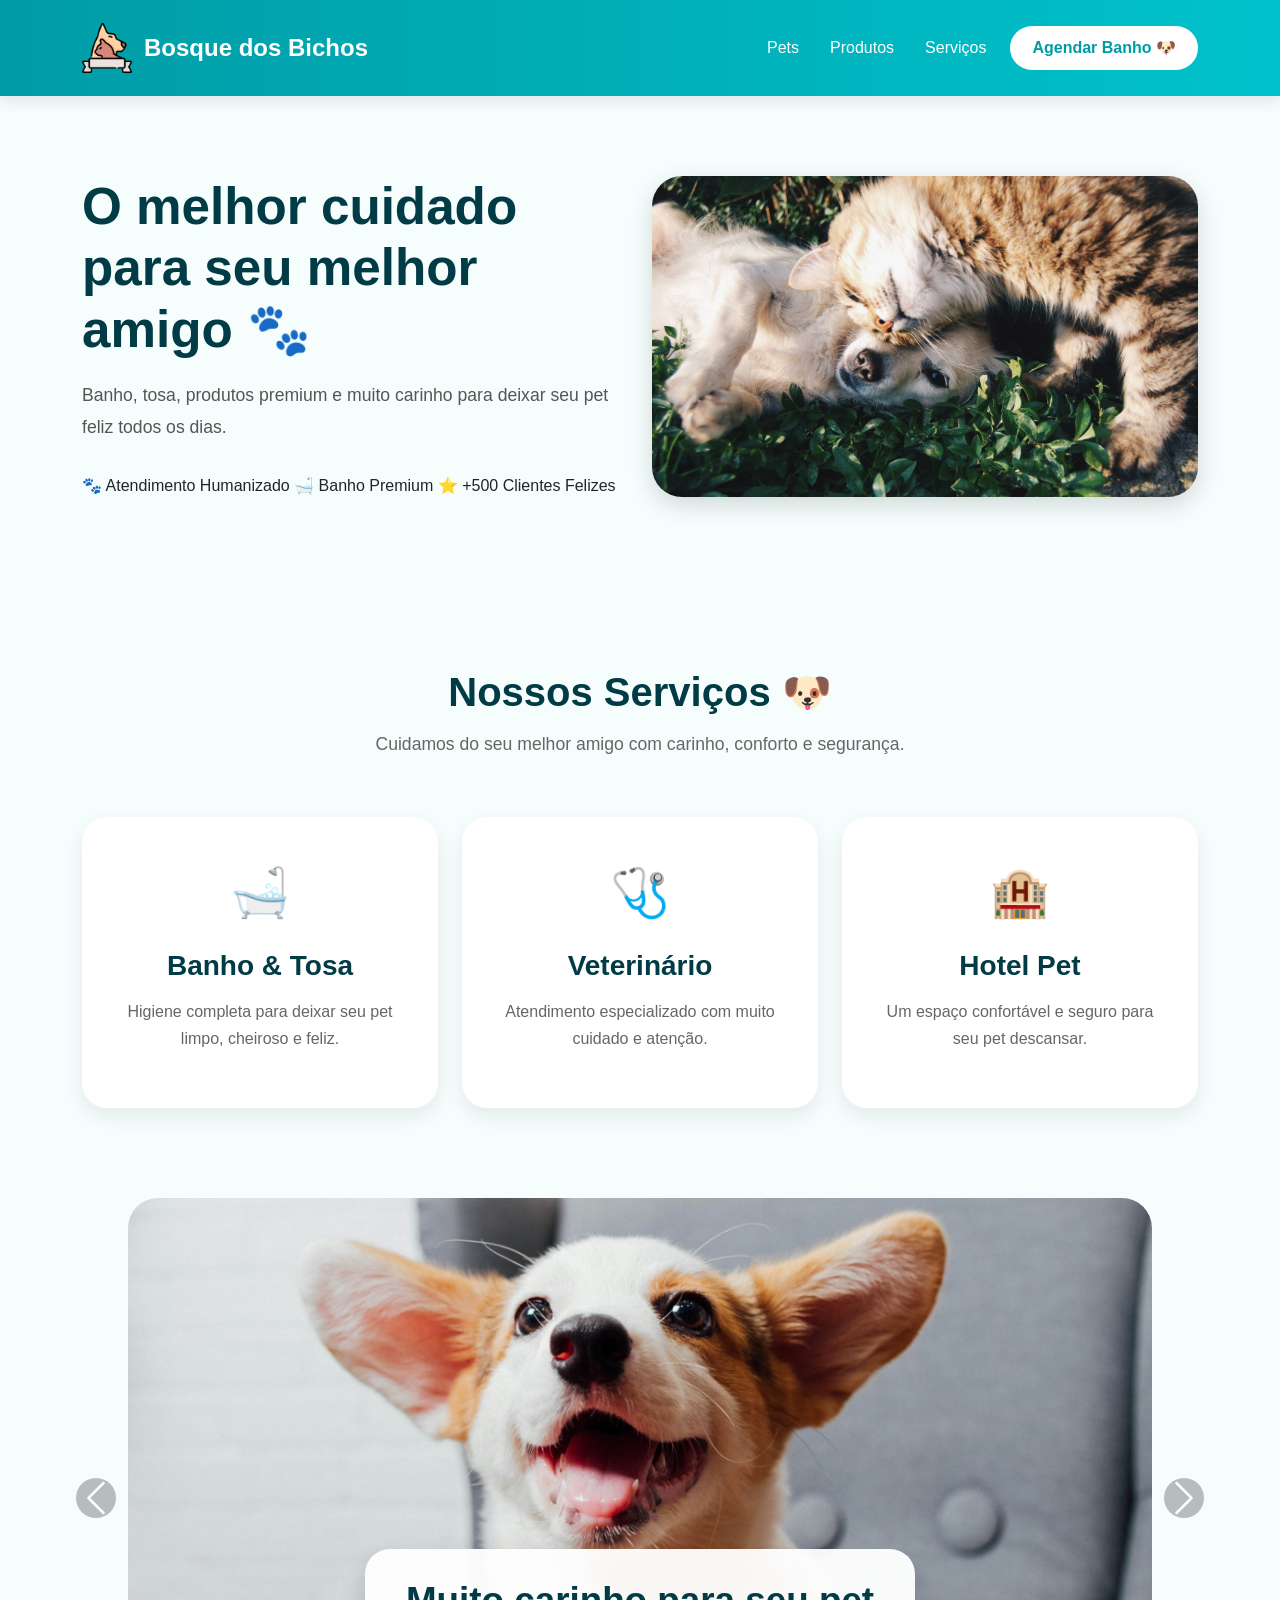
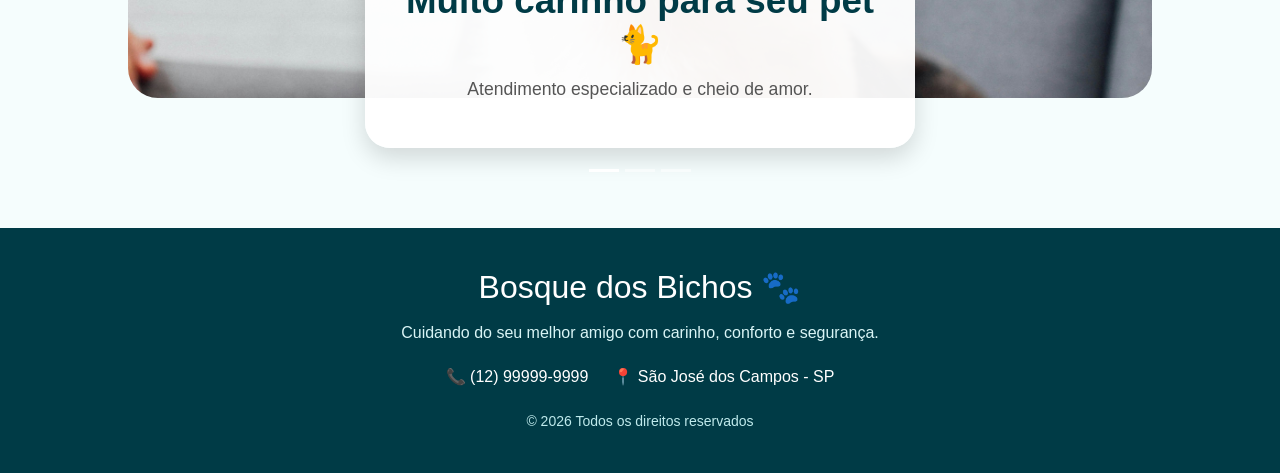
==== index.html @ 8bb0c69d "tirei o botao de inicio" ====
<!doctype html> <!-- informa ao navegador que estamos usando HTML5 -->

<html lang="pt-br"> <!-- define o idioma do site como português -->

<head>
  <!-- windows + . = emoji -->

  <meta charset="utf-8"> <!-- permite usar acentos e caracteres especiais -->

  <meta name="viewport" content="width=device-width, initial-scale=1">
  <!-- deixa o site responsivo em celulares -->

  <!-- BOOTSTRAP -->

  <link href="https://cdn.jsdelivr.net/npm/bootstrap@5.3.8/dist/css/bootstrap.min.css" rel="stylesheet">
  <!-- importa o CSS do Bootstrap -->

  <!-- CSS -->

  <link rel="stylesheet" href="style.css">
  <!-- conecta seu arquivo CSS personalizado -->

  <title>Bosque dos Bichos</title> <!-- nome da aba do navegador -->

</head>

<body>

  <!-- HEADER -->

  <header class="header-petshop">
    <!-- cabeçalho principal do site -->

    <nav class="navbar navbar-expand-lg">
      <!-- navbar do Bootstrap -->
      <!-- navbar-expand-lg = expande o menu em telas grandes -->

      <div class="container">
        <!-- centraliza e limita o conteúdo -->

        <!-- LOGO -->

        <a class="logo-petshop" href="index.html">
          <!-- link da logo para voltar ao início -->

          <img src="./img/loja-de-animais.png" alt="Logo Petshop">
          <!-- imagem da logo -->

          <span>Bosque dos Bichos</span>
          <!-- nome do petshop -->

        </a>

        <!-- BOTÃO MOBILE -->

        <button class="navbar-toggler" type="button" data-bs-toggle="collapse" data-bs-target="#menuPetshop">
          <!-- botão hamburguer para celular -->

          <span class="navbar-toggler-icon"></span>
          <!-- ícone do menu mobile -->

        </button>

        <!-- MENU -->

        <div class="collapse navbar-collapse justify-content-end" id="menuPetshop">
          <!-- collapse = menu recolhível -->
          <!-- justify-content-end = joga o menu para direita -->

          <ul class="navbar-nav align-items-center">
            <!-- lista dos links -->


            <li class="nav-item">
              <a class="nav-link" href="pets.html">
                Pets
              </a>
            </li>

            <li class="nav-item">
              <a class="nav-link" href="produtos.html">
                Produtos
              </a>
            </li>

            <li class="nav-item">
              <a class="nav-link" href="servicos.html">
                Serviços
              </a>
            </li>

            <!-- BOTÃO -->

            <li class="nav-item ms-3">
              <!-- ms-3 = margem esquerda -->

              <button class="btn-agendar" data-bs-toggle="modal" data-bs-target="#modalPet">
                <!-- botão que abre o modal -->

                Agendar Banho 🐶

              </button>

            </li>

          </ul>

        </div>

      </div>

    </nav>

  </header>



  <section class="hero-petshop">

    <div class="container">

      <div class="row align-items-center">

        <!-- TEXTO -->

        <div class="col-lg-6 hero-texto">

          <h1>
            O melhor cuidado para seu melhor amigo 🐾
          </h1>

          <p>
            Banho, tosa, produtos premium e muito carinho
            para deixar seu pet feliz todos os dias.
          </p>

          <!-- BENEFÍCIOS -->

          <div class="hero-beneficios">

            <span>
              🐾 Atendimento Humanizado
            </span>

            <span>
              🛁 Banho Premium
            </span>

            <span>
              ⭐ +500 Clientes Felizes
            </span>

          </div>

        </div>

        <!-- IMAGEM -->

        <div class="col-lg-6 hero-imagem">

          <img src="./img/cachorro e gato.jpg" alt="Banner Petshop">

        </div>

      </div>

    </div>

  </section>

  <!-- SERVIÇOS -->

  <section class="servicos">
    <!-- seção dos serviços -->

    <div class="container">

      <!-- TÍTULO -->

      <div class="titulo-servicos">

        <h2>Nossos Serviços 🐶</h2>

        <p>
          Cuidamos do seu melhor amigo com carinho,
          conforto e segurança.
        </p>

      </div>

      <!-- CARDS -->

      <div class="row g-4">
        <!-- g-4 = espaçamento entre colunas -->

        <!-- CARD 1 -->

        <div class="col-lg-4">
          <!-- ocupa 4 colunas de 12 -->

          <div class="card-servico">
            <!-- card personalizado -->

            <div class="icone-servico">
              🛁
            </div>
            <!-- ícone do serviço -->

            <h3>Banho & Tosa</h3>

            <p>
              Higiene completa para deixar seu pet
              limpo, cheiroso e feliz.
            </p>

          </div>

        </div>

        <!-- CARD 2 -->

        <div class="col-lg-4">

          <div class="card-servico">

            <div class="icone-servico">
              🩺
            </div>

            <h3>Veterinário</h3>

            <p>
              Atendimento especializado com muito
              cuidado e atenção.
            </p>

          </div>

        </div>

        <!-- CARD 3 -->

        <div class="col-lg-4">

          <div class="card-servico">

            <div class="icone-servico">
              🏨
            </div>

            <h3>Hotel Pet</h3>

            <p>
              Um espaço confortável e seguro para
              seu pet descansar.
            </p>

          </div>

        </div>

      </div>

    </div>

  </section>

  <!-- CARROSSEL -->

  <section class="carrossel-petshop">

    <!-- CARROSSEL BOOTSTRAP -->

    <div id="carouselPetshop" class="carousel slide" data-bs-ride="carousel" data-bs-interval="3000">

      <!-- 
      carousel slide = ativa o carrossel
      carousel-fade = efeito suave entre imagens
      data-bs-ride = inicia automaticamente
      data-bs-interval = troca imagem a cada 3 segundos
      data-bs-pause = pausa quando mouse passa em cima
    -->

      <!-- INDICADORES -->

      <div class="carousel-indicators">

        <!-- BOTÃO SLIDE 1 -->

        <button type="button" data-bs-target="#carouselPetshop" data-bs-slide-to="0" class="active">
        </button>

        <!-- BOTÃO SLIDE 2 -->

        <button type="button" data-bs-target="#carouselPetshop" data-bs-slide-to="1">
        </button>

        <!-- BOTÃO SLIDE 3 -->

        <button type="button" data-bs-target="#carouselPetshop" data-bs-slide-to="2">
        </button>

      </div>

      <!-- ÁREA DAS IMAGENS -->

      <div class="carousel-inner">

        <!-- ITEM 1 -->

        <div class="carousel-item active">

          <!-- IMAGEM -->

          <img src="./img/carrossel1.jpg" class="imagem-carrossel" alt="Pet Feliz">
          <!-- 
          d-block = display block
          w-100 = largura total
        -->

          <!-- TEXTO SOBRE IMAGEM -->

          <div class="carousel-caption">

            <h2>
              Muito carinho para seu pet 🐈
            </h2>

            <p>
              Atendimento especializado e cheio de amor.
            </p>

          </div>

        </div>

        <!-- ITEM 2 -->

        <div class="carousel-item">

          <!-- IMAGEM -->

          <img src="./img/carrossel2.jpg" class="imagem-carrossel" alt="Banho e Tosa">

          <!-- TEXTO SOBRE IMAGEM -->

          <div class="carousel-caption">

            <h2>
              Banho & Tosa Premium ✂️
            </h2>

            <p>
              Seu melhor amigo limpo, cheiroso e feliz.
            </p>

          </div>

        </div>

        <!-- ITEM 3 -->

        <div class="carousel-item">

          <!-- IMAGEM -->

          <img src="./img/carrossel3.jpg" class="imagem-carrossel" alt="Produtos ">
          <!-- TEXTO SOBRE IMAGEM -->

          <div class="carousel-caption">

            <h2>
              Produtos de Qualidade 🦴
            </h2>

            <p>
              Tudo que seu pet precisa em um só lugar.
            </p>

          </div>

        </div>

      </div>

      <!-- SETA ESQUERDA -->

      <button class="carousel-control-prev" type="button" data-bs-target="#carouselPetshop" data-bs-slide="prev">

        <!-- ÍCONE -->

        <span class="carousel-control-prev-icon"></span>

      </button>

      <!-- SETA DIREITA -->

      <button class="carousel-control-next" type="button" data-bs-target="#carouselPetshop" data-bs-slide="next">

        <!-- ÍCONE -->

        <span class="carousel-control-next-icon"></span>

      </button>

    </div>

  </section>


  <!-- FOOTER -->

  <footer class="footer-petshop">

    <div class="container">

      <!-- NOME -->

      <h3>
        Bosque dos Bichos 🐾
      </h3>

      <!-- TEXTO -->

      <p>
        Cuidando do seu melhor amigo com carinho,
        conforto e segurança.
      </p>

      <!-- CONTATO -->

      <div class="footer-contato">

        <span>
          📞 (12) 99999-9999
        </span>

        <span>
          📍 São José dos Campos - SP
        </span>

      </div>

      <!-- COPYRIGHT -->

      <small>
        © 2026 Todos os direitos reservados
      </small>

    </div>

  </footer>



  <!-- MODAL -->

  <div class="modal fade" id="modalPet" tabindex="-1">

    <!-- ÁREA CENTRAL -->

    <div class="modal-dialog modal-dialog-centered">

      <!-- CONTEÚDO -->

      <div class="modal-content">

        <!-- CABEÇALHO -->

        <div class="modal-header">

          <h2 class="modal-title">
            Agendar Banho 🐶
          </h2>

          <!-- BOTÃO FECHAR -->

          <button type="button" class="btn-close" data-bs-dismiss="modal">
          </button>

        </div>

        <!-- CORPO -->

        <div class="modal-body">

          <!-- NOME -->

          <input type="text" class="form-control mb-3" placeholder="Nome do pet">

          <!-- SERVIÇO -->

          <select class="form-select mb-3">

            <option>
              Escolha um serviço
            </option>

            <option>
              Banho
            </option>

            <option>
              Banho e Tosa
            </option>

            <option>
              Consulta Veterinária
            </option>

          </select>

          <!-- DATA -->

          <input type="date" class="form-control">

        </div>

        <!-- RODAPÉ -->

        <div class="modal-footer">

          <!-- BOTÃO -->

          <button class="btn-modal" onclick="agendarPet()">

            Confirmar Agendamento

          </button>
        </div>

      </div>

    </div>

  </div>














  <!-- SCRIPT DO BOOTSTRAP -->

  <script src="https://cdn.jsdelivr.net/npm/bootstrap@5.3.8/dist/js/bootstrap.bundle.min.js"></script>
  <!-- ativa funcionalidades do Bootstrap -->
  <!-- exemplo: modal, menu mobile, carrossel -->

  <script>

    function agendarPet() {

      alert("Agendamento realizado com sucesso 🐶");

    }

  </script>

</body>

</html>
---- style.css ----
/* RESET */

/* RESET */

/* remove margens e espaçamentos padrões do navegador */
*{
  margin: 0;

  /* remove espaçamento interno padrão */
  padding: 0;

  /* faz largura e altura incluírem padding e borda */
  box-sizing: border-box;
}

/* BODY */

body{

  /* define a fonte principal do site */
  font-family: Arial, Helvetica, sans-serif;

  /* cor de fundo geral do site */
  background-color: #f5fdfd;
}

/* HEADER */

.header-petshop{

  /* cria um degradê horizontal */
  background: linear-gradient(90deg,#009CA6,#00c2cc);

  /* espaço interno em cima e embaixo */
  padding: 15px 0;

  /* sombra suave abaixo do header */
  box-shadow: 0 4px 15px rgba(0,0,0,0.1);
}

/* HERO */

.hero-petshop{

  /* espaço interno */
  padding: 80px 0;

  /* evita quebra estranha */
  overflow: hidden;
}

/* LOGO */

.logo-petshop{

  /* deixa imagem e texto lado a lado */
  display: flex;

  /* centraliza verticalmente */
  align-items: center;

  /* espaço entre logo e texto */
  gap: 12px;

  /* remove sublinhado do link */
  text-decoration: none;
}

/* IMAGEM DA LOGO */

.logo-petshop img{

  /* largura da imagem */
  width: 50px;
}

/* TEXTO DA LOGO */

.logo-petshop span{

  /* cor branca */
  color: white;

  /* tamanho da fonte */
  font-size: 1.5rem;

  /* deixa o texto em negrito */
  font-weight: bold;
}

/* LINKS */

.nav-link{

  /* cor dos links */
  color: white;

  /* espessura da fonte */
  font-weight: 500;

  /* espaço entre os links */
  margin-left: 15px;

  /* suaviza animações */
  transition: 0.3s;
}

/* HOVER DOS LINKS */

.nav-link:hover{

  /* muda cor ao passar mouse */
  color: #ffe082;

  /* move o link levemente para cima */
  transform: translateY(-2px);
}

/* BOTÃO */

.btn-agendar{

  /* fundo branco */
  background-color: white;

  /* cor do texto */
  color: #009CA6;

  /* remove borda */
  border: none;

  /* espaço interno */
  padding: 10px 22px;

  /* deixa arredondado */
  border-radius: 30px;

  /* deixa texto em negrito */
  font-weight: bold;

  /* suaviza animações */
  transition: 0.3s;
}

/* HOVER DO BOTÃO */

.btn-agendar:hover{

  /* muda cor do fundo */
  background-color: #ffe082;

  /* aumenta levemente */
  transform: scale(1.05);
}

/* MENU MOBILE */

.navbar-toggler{

  /* remove borda do botão hamburguer */
  border: none;
}

/* QUANDO O BOTÃO É CLICADO */

.navbar-toggler:focus{

  /* remove brilho azul padrão */
  box-shadow: none;
}

/* HERO SECTION */

.hero-petshop{

  /* espaço acima e abaixo da seção */
  padding: 80px 0;
}

/* TÍTULO PRINCIPAL */

.hero-texto h1{

  /* tamanho grande */
  font-size: 3.2rem;

  /* cor do texto */
  color: #003b46;

  /* deixa em negrito */
  font-weight: bold;

  /* espaço abaixo */
  margin-bottom: 20px;
}

/* PARÁGRAFO HERO */

.hero-texto p{

  /* tamanho da fonte */
  font-size: 1.1rem;

  /* cor do texto */
  color: #555;

  /* espaço abaixo */
  margin-bottom: 30px;

  /* espaço entre linhas */
  line-height: 1.8;
}

/* ÁREA DOS BOTÕES */

.hero-botoes{

  /* deixa botões lado a lado */
  display: flex;

  /* espaço entre eles */
  gap: 15px;

  /* quebra linha em telas pequenas */
  flex-wrap: wrap;
}

/* BOTÃO PRINCIPAL */

.btn-hero{

  /* cor de fundo */
  background-color: #009CA6;

  /* cor do texto */
  color: white;

  /* remove borda */
  border: none;

  /* espaço interno */
  padding: 14px 28px;

  /* arredonda */
  border-radius: 30px;

  /* deixa em negrito */
  font-weight: bold;

  /* suaviza animações */
  transition: 0.3s;
}

/* HOVER BOTÃO PRINCIPAL */

.btn-hero:hover{

  /* muda cor */
  background-color: #007d84;

  /* move para cima */
  transform: translateY(-3px);
}

/* BOTÃO SECUNDÁRIO */

.btn-hero-outline{

  /* fundo transparente */
  background-color: transparent;

  /* borda colorida */
  border: 2px solid #009CA6;

  /* cor do texto */
  color: #009CA6;

  /* espaço interno */
  padding: 14px 28px;

  /* arredonda */
  border-radius: 30px;

  /* negrito */
  font-weight: bold;

  /* suaviza animações */
  transition: 0.3s;
}

/* HOVER BOTÃO SECUNDÁRIO */

.btn-hero-outline:hover{

  /* fundo colorido */
  background-color: #009CA6;

  /* texto branco */
  color: white;
}

/* IMAGEM HERO */

.hero-imagem img{

  /* largura total */
  width: 100%;

  /* bordas arredondadas */
  border-radius: 30px;

  /* sombra suave */
  box-shadow: 0 8px 25px rgba(0,0,0,0.15);
}

/* SERVIÇOS */

.servicos{

  /* espaço interno vertical */
  padding: 90px 0;
}

/* TÍTULO DA SEÇÃO */

.titulo-servicos{

  /* centraliza texto */
  text-align: center;

  /* espaço abaixo */
  margin-bottom: 60px;
}

/* TÍTULO */

.titulo-servicos h2{

  /* tamanho da fonte */
  font-size: 2.5rem;

  /* cor */
  color: #003b46;

  /* negrito */
  font-weight: bold;

  /* espaço abaixo */
  margin-bottom: 15px;
}

/* TEXTO */

.titulo-servicos p{

  /* cor do texto */
  color: #666;

  /* tamanho da fonte */
  font-size: 1.1rem;
}

/* CARD */

.card-servico{

  /* fundo branco */
  background-color: white;

  /* espaço interno */
  padding: 40px 30px;

  /* arredonda */
  border-radius: 25px;

  /* centraliza conteúdo */
  text-align: center;

  /* suaviza animações */
  transition: 0.4s;

  /* sombra */
  box-shadow: 0 8px 20px rgba(0,0,0,0.08);

  /* deixa todos os cards iguais */
  height: 100%;
}

/* HOVER DO CARD */

.card-servico:hover{

  /* levanta card */
  transform: translateY(-10px);
}

/* ÍCONE */

.icone-servico{

  /* aumenta tamanho do emoji */
  font-size: 3rem;

  /* espaço abaixo */
  margin-bottom: 20px;
}

/* TÍTULO CARD */

.card-servico h3{

  /* cor */
  color: #003b46;

  /* espaço abaixo */
  margin-bottom: 15px;

  /* negrito */
  font-weight: bold;
}

/* TEXTO CARD */

.card-servico p{

  /* cor do texto */
  color: #666;

  /* espaço entre linhas */
  line-height: 1.7;
}

/* CARROSSEL */

/* CARROSSEL */

.carrossel-petshop{

  /* espaço menor abaixo */
  padding-bottom: 30px;
}
/* IMAGENS DO CARROSSEL */

/* ÁREA TOTAL DO CARROSSEL */

.carousel-item{

  /* altura fixa do slide */
  height: 600px;

  /* esconde excessos */
  overflow: hidden;

  /* arredonda */
  border-radius: 30px;
}

/* IMAGEM */

/* IMAGEM DO CARROSSEL */

.imagem-carrossel{

  /* largura menor */
  width: 80%;

  /* centraliza */
  display: block;
  margin: auto;

  /* altura */
  height: 500px;

  /* encaixa imagem */
  object-fit: cover;

  /* arredonda */
  border-radius: 30px;
}
/* LEGENDA DO CARROSSEL */

.carousel-caption{

  /* fundo sólido */
  background-color: rgba(255,255,255,0.95);

  /* espaço interno */
  padding: 30px;

  /* bordas arredondadas */
  border-radius: 25px;

  /* largura máxima */
  max-width: 550px;

  /* centraliza */
  margin: auto;

  /* distância da parte inferior */
  bottom: 50px;

  /* sombra */
  box-shadow: 0 10px 25px rgba(0,0,0,0.15);
}
/* TÍTULO */

/* TÍTULO */

.carousel-caption h2{

  color: #003b46;

  font-size: 2.3rem;

  font-weight: bold;
}

/* TEXTO */

.carousel-caption p{

  color: #555;

  font-size: 1.1rem;
}
/* TEXTO */

.carousel-caption p{

  color: #555;
}

/* TEXTO DO CARROSSEL */

.carousel-caption p{

  /* tamanho da fonte */
  font-size: 1.1rem;
}

/* SETAS */

.carousel-control-prev-icon,
.carousel-control-next-icon{

  /* fundo escuro transparente */
  background-color: rgba(0,0,0,0.5);

  /* deixa circular */
  border-radius: 50%;

  /* aumenta tamanho */
  padding: 20px;
}







/* FOOTER */

/* FOOTER */

.footer-petshop{
  margin: 0%;

  /* cor de fundo escura */
  background-color: #003b46;

  /* espaço interno em cima/baixo e lados */
  padding: 40px 20px;

  /* centraliza todo conteúdo */
  text-align: center;
}

/* TÍTULO */

.footer-petshop h3{

  /* cor branca */
  color: white;

  /* tamanho do texto */
  font-size: 2rem;

  /* espaço abaixo */
  margin-bottom: 15px;
}

/* TEXTO */

.footer-petshop p{

  /* cor azul clara */
  color: #d9f5f6;

  /* espaço abaixo */
  margin-bottom: 20px;

  /* tamanho da fonte */
  font-size: 1rem;
}

/* ÁREA DE CONTATO */

.footer-contato{

  /* deixa os itens lado a lado */
  display: flex;

  /* centraliza horizontalmente */
  justify-content: center;

  /* espaço entre os itens */
  gap: 25px;

  /* quebra linha em telas pequenas */
  flex-wrap: wrap;

  /* espaço abaixo */
  margin-bottom: 20px;

  /* cor branca */
  color: white;
}

/* COPYRIGHT */

.footer-petshop small{

  /* cor mais suave */
  color: #bfeaec;
}

/* MODAL */

.modal-content{

  /* arredonda */
  border-radius: 25px;

  /* remove borda */
  border: none;

  /* sombra */
  box-shadow: 0 10px 30px rgba(0,0,0,0.15);
}

/* CABEÇALHO */

.modal-header{

  /* cor de fundo */
  background-color: #009CA6;

  /* texto branco */
  color: white;

  /* arredonda topo */
  border-radius: 25px 25px 0 0;
}

/* TÍTULO */

.modal-title{

  font-size: 1.5rem;

  font-weight: bold;
}

/* CORPO */

.modal-body{

  padding: 30px;
}

/* INPUTS */

.form-control,
.form-select{

  padding: 12px;

  border-radius: 12px;
}

/* FOOTER */

.modal-footer{

  border-top: none;

  padding: 20px;
}

/* BOTÃO */

.btn-modal{

  background-color: #009CA6;

  color: white;

  border: none;

  padding: 12px 25px;

  border-radius: 30px;

  font-weight: bold;

  transition: 0.3s;
}

/* HOVER */

.btn-modal:hover{

  background-color: #007d84;
}


/*pagina de servicos */

.banner-servicos{

  /* degradê */
  background: linear-gradient(90deg,#009CA6,#00c2cc);

  /* espaço interno */
  padding: 80px 20px;

  /* centraliza */
  text-align: center;

  /* texto branco */
  color: white;
}

/* TÍTULO */

.banner-servicos h1{

  /* tamanho */
  font-size: 3rem;

  /* negrito */
  font-weight: bold;

  /* espaço abaixo */
  margin-bottom: 20px;
}

/* TEXTO */

.banner-servicos p{

  /* tamanho */
  font-size: 1.1rem;
}

/* ÁREA SERVIÇOS */

.pagina-servicos{

  /* espaço vertical */
  padding: 80px 0;
}

/* CARD */

.card-pagina-servico{

  /* fundo branco */
  background-color: white;

  /* espaço interno */
  padding: 40px 30px;

  /* arredonda */
  border-radius: 25px;

  /* centraliza */
  text-align: center;

  /* sombra */
  box-shadow: 0 8px 20px rgba(0,0,0,0.08);

  /* animação suave */
  transition: 0.3s;

  /* altura igual */
  height: 100%;
}

/* HOVER */

.card-pagina-servico:hover{

  /* sobe levemente */
  transform: translateY(-8px);
}

/* ÍCONE */

.icone-pagina{

  /* tamanho */
  font-size: 3rem;

  /* espaço abaixo */
  margin-bottom: 20px;
}

/* TÍTULO */

.card-pagina-servico h3{

  /* cor */
  color: #003b46;

  /* espaço abaixo */
  margin-bottom: 15px;

  /* negrito */
  font-weight: bold;
}

/* TEXTO */

.card-pagina-servico p{

  /* cor */
  color: #666;

  /* espaço abaixo */
  margin-bottom: 20px;

  /* altura da linha */
  line-height: 1.7;
}

/* PREÇO */

.card-pagina-servico span{

  /* fundo */
  background-color: #009CA6;

  /* texto branco */
  color: white;

  /* espaço interno */
  padding: 10px 18px;

  /* arredonda */
  border-radius: 30px;

  /* negrito */
  font-weight: bold;

  /* deixa inline-block */
  display: inline-block;
}




/* pagina de produtos */




/* BANNER PRODUTOS */

.banner-produtos{

  /* degradê */
  background: linear-gradient(90deg,#009CA6,#00c2cc);

  /* espaço interno */
  padding: 80px 20px;

  /* centraliza texto */
  text-align: center;

  /* texto branco */
  color: white;
}

/* TÍTULO */

.banner-produtos h1{

  /* tamanho */
  font-size: 3rem;

  /* negrito */
  font-weight: bold;

  /* espaço abaixo */
  margin-bottom: 20px;
}

/* TEXTO */

.banner-produtos p{

  /* tamanho */
  font-size: 1.1rem;
}






/* ÁREA PRODUTOS */

.pagina-produtos{

  /* espaço vertical */
  padding: 80px 0;
}

/* CARD */

.card-produto{

  /* fundo branco */
  background-color: white;

  /* arredonda */
  border-radius: 25px;

  /* espaço interno */
  padding: 20px;

  /* centraliza conteúdo */
  text-align: center;

  /* sombra */
  box-shadow: 0 8px 20px rgba(0,0,0,0.08);

  /* suaviza animações */
  transition: 0.3s;

  /* altura igual */
  height: 100%;
}

/* HOVER */

.card-produto:hover{

  /* sobe levemente */
  transform: translateY(-8px);
}

/* IMAGEM */

.card-produto img{

  /* largura total */
  width: 100%;

  /* altura fixa */
  height: 220px;

  /* encaixa imagem */
  object-fit: cover;

  /* arredonda */
  border-radius: 20px;

  /* espaço abaixo */
  margin-bottom: 20px;
}

/* TÍTULO */

.card-produto h3{

  /* cor */
  color: #003b46;

  /* espaço abaixo */
  margin-bottom: 10px;

  /* negrito */
  font-weight: bold;
}

/* TEXTO */

.card-produto p{

  /* cor */
  color: #666;

  /* espaço abaixo */
  margin-bottom: 20px;
}

/* PREÇO */

.card-produto span{

  /* deixa bloco */
  display: block;

  /* tamanho */
  font-size: 1.3rem;

  /* negrito */
  font-weight: bold;

  /* cor */
  color: #009CA6;

  /* espaço abaixo */
  margin-bottom: 20px;
}

/* BOTÃO */

.btn-comprar{

  /* fundo */
  background-color: #009CA6;

  /* texto branco */
  color: white;

  /* remove borda */
  border: none;

  /* espaço interno */
  padding: 12px 25px;

  /* arredonda */
  border-radius: 30px;

  /* negrito */
  font-weight: bold;

  /* animação */
  transition: 0.3s;
}

/* HOVER BOTÃO */

.btn-comprar:hover{

  /* muda cor */
  background-color: #007d84;
}



/* LOGO VOLTAR */

.logo-voltar{

  /* deixa fixada */
  position: fixed;

  /* distância do topo */
  top: 20px;

  /* distância da esquerda */
  left: 20px;

  /* fica acima de tudo */
  z-index: 999;

  /* animação suave */
  transition: 0.3s;
}

/* IMAGEM */

.logo-voltar img{

  /* tamanho */
  width: 70px;

  /* deixa redonda */
  border-radius: 50%;

  /* fundo branco */
  background-color: white;

  /* espaço interno */
  padding: 10px;

  /* sombra */
  box-shadow: 0 5px 15px rgba(0,0,0,0.15);
}

/* HOVER */

.logo-voltar:hover{

  /* aumenta levemente */
  transform: scale(1.08);
}
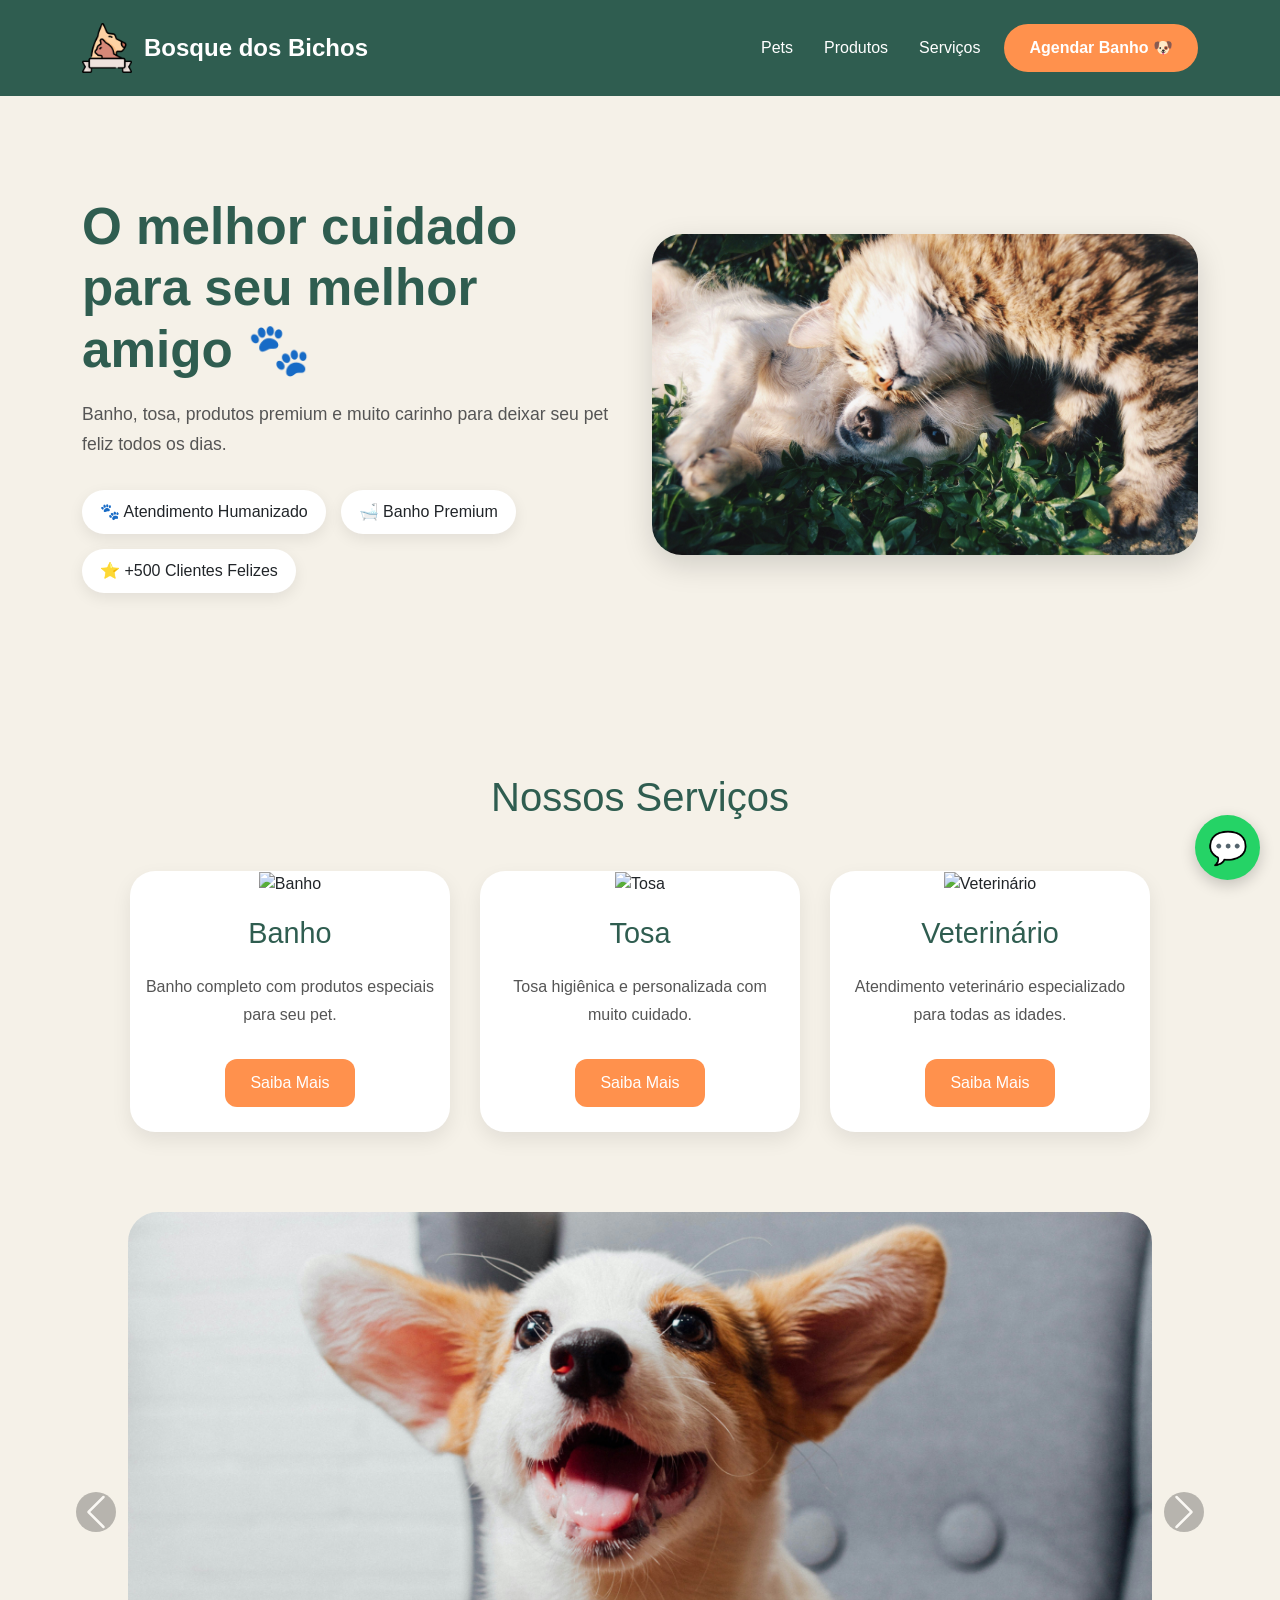
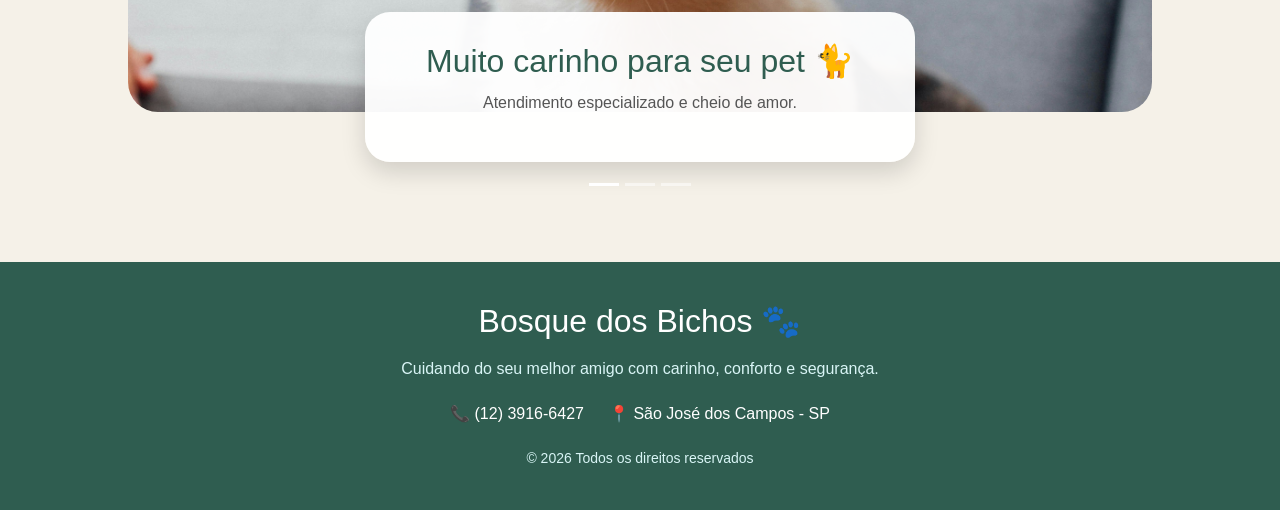
==== commit 43d9fa0c: "c" ====
--- a/index.html
+++ b/index.html
@@ -23,6 +23,12 @@
   <title>Bosque dos Bichos</title> <!-- nome da aba do navegador -->
 
 </head>
+
+<a href="https://wa.me/5512999999999" class="whatsapp-float">
+
+  💬
+
+</a>
 
 <body>
 
@@ -69,6 +75,8 @@
 
           <ul class="navbar-nav align-items-center">
             <!-- lista dos links -->
+
+
 
 
             <li class="nav-item">
@@ -170,101 +178,69 @@
 
   <!-- SERVIÇOS -->
 
-  <section class="servicos">
-    <!-- seção dos serviços -->
-
-    <div class="container">
-
-      <!-- TÍTULO -->
-
-      <div class="titulo-servicos">
-
-        <h2>Nossos Serviços 🐶</h2>
-
-        <p>
-          Cuidamos do seu melhor amigo com carinho,
-          conforto e segurança.
-        </p>
-
-      </div>
-
-      <!-- CARDS -->
-
-      <div class="row g-4">
-        <!-- g-4 = espaçamento entre colunas -->
+ <!-- SEÇÃO DE SERVIÇOS -->
+<section class="servicos">
+
+    <!-- TITULO -->
+    <h2>Nossos Serviços</h2>
+
+    <!-- CONTAINER DOS CARDS -->
+    <div class="cards-servicos">
 
         <!-- CARD 1 -->
-
-        <div class="col-lg-4">
-          <!-- ocupa 4 colunas de 12 -->
-
-          <div class="card-servico">
-            <!-- card personalizado -->
-
-            <div class="icone-servico">
-              🛁
-            </div>
-            <!-- ícone do serviço -->
-
-            <h3>Banho & Tosa</h3>
-
+        <div class="card-servico">
+
+            <!-- IMAGEM -->
+            <img src="img/banho.jpg" alt="Banho">
+
+            <!-- TITULO -->
+            <h3>Banho</h3>
+
+            <!-- TEXTO -->
             <p>
-              Higiene completa para deixar seu pet
-              limpo, cheiroso e feliz.
+                Banho completo com produtos especiais para seu pet.
             </p>
 
-          </div>
-
-        </div>
+            <!-- BOTÃO -->
+            <button>Saiba Mais</button>
+
+        </div>
+
 
         <!-- CARD 2 -->
-
-        <div class="col-lg-4">
-
-          <div class="card-servico">
-
-            <div class="icone-servico">
-              🩺
-            </div>
+        <div class="card-servico">
+
+            <img src="img/tosa.jpg" alt="Tosa">
+
+            <h3>Tosa</h3>
+
+            <p>
+                Tosa higiênica e personalizada com muito cuidado.
+            </p>
+
+            <button>Saiba Mais</button>
+
+        </div>
+
+
+        <!-- CARD 3 -->
+        <div class="card-servico">
+
+            <img src="img/veterinario.jpg" alt="Veterinário">
 
             <h3>Veterinário</h3>
 
             <p>
-              Atendimento especializado com muito
-              cuidado e atenção.
+                Atendimento veterinário especializado para todas as idades.
             </p>
 
-          </div>
-
-        </div>
-
-        <!-- CARD 3 -->
-
-        <div class="col-lg-4">
-
-          <div class="card-servico">
-
-            <div class="icone-servico">
-              🏨
-            </div>
-
-            <h3>Hotel Pet</h3>
-
-            <p>
-              Um espaço confortável e seguro para
-              seu pet descansar.
-            </p>
-
-          </div>
-
-        </div>
-
-      </div>
+            <button>Saiba Mais</button>
+
+        </div>
 
     </div>
 
-  </section>
-
+</section>
   <!-- CARROSSEL -->
 
   <section class="carrossel-petshop">
@@ -432,7 +408,7 @@
       <div class="footer-contato">
 
         <span>
-          📞 (12) 99999-9999
+          📞 (12) 3916-6427
         </span>
 
         <span>
@@ -484,10 +460,56 @@
 
         <div class="modal-body">
 
-          <!-- NOME -->
+        
+
+        
+
+        <!-- RODAPÉ -->
+
+        <div class="modal-footer">
+
+          <!-- BOTÃO -->
+
+          <button class="btn-modal" onclick="agendarPet()">
+
+            Confirmar Agendamento
+
+          </button>
+
+          <!-- NOME DO PET -->
 
           <input type="text" class="form-control mb-3" placeholder="Nome do pet">
 
+          <!-- RAÇA -->
+
+          <input type="text" class="form-control mb-3" placeholder="Raça do pet">
+
+          <!-- TELEFONE -->
+
+          <input type="tel" class="form-control mb-3" placeholder="Telefone do responsável">
+
+          <!-- PORTE -->
+
+          <select class="form-select mb-3">
+
+            <option>
+              Porte do pet
+            </option>
+
+            <option>
+              Pequeno
+            </option>
+
+            <option>
+              Médio
+            </option>
+
+            <option>
+              Grande
+            </option>
+
+          </select>
+
           <!-- SERVIÇO -->
 
           <select class="form-select mb-3">
@@ -512,21 +534,44 @@
 
           <!-- DATA -->
 
-          <input type="date" class="form-control">
-
-        </div>
-
-        <!-- RODAPÉ -->
-
-        <div class="modal-footer">
-
-          <!-- BOTÃO -->
-
-          <button class="btn-modal" onclick="agendarPet()">
-
-            Confirmar Agendamento
-
-          </button>
+          <input type="date" class="form-control mb-3">
+
+          <!-- HORÁRIO -->
+
+          <select class="form-select mb-3">
+
+            <option>
+              Escolha um horário
+            </option>
+
+            <option>
+              09:00
+            </option>
+
+            <option>
+              10:30
+            </option>
+
+            <option>
+              13:00
+            </option>
+
+            <option>
+              15:30
+            </option>
+
+            <option>
+              17:00
+            </option>
+
+          </select>
+
+          <!-- OBSERVAÇÕES -->
+
+          <textarea class="form-control" rows="4" placeholder="Observações sobre o pet">
+</textarea>
+
+
         </div>
 
       </div>
@@ -566,4 +611,4 @@
 
 </body>
 
-</html>+</html>''''
--- a/style.css
+++ b/style.css
@@ -1,1113 +1,1246 @@
-/* RESET */
-
-/* RESET */
-
-/* remove margens e espaçamentos padrões do navegador */
+/* ========================================= */
+/* RESET GERAL */
+/* ========================================= */
+
+/* remove margens e espaçamentos padrões */
 *{
   margin: 0;
-
-  /* remove espaçamento interno padrão */
   padding: 0;
 
-  /* faz largura e altura incluírem padding e borda */
+  /* facilita controle de largura */
   box-sizing: border-box;
 }
 
+
+/* ========================================= */
 /* BODY */
+/* ========================================= */
 
 body{
 
-  /* define a fonte principal do site */
+  /* fonte principal */
   font-family: Arial, Helvetica, sans-serif;
 
-  /* cor de fundo geral do site */
-  background-color: #f5fdfd;
-}
-
+  /* fundo geral do site */
+  background-color: #F5F1E8;
+
+}
+
+
+/* ========================================= */
+/* TEXTOS */
+/* ========================================= */
+
+p{
+
+  /* cor padrão dos textos */
+  color: #555555;
+
+  /* altura entre linhas */
+  line-height: 1.7;
+}
+
+
+/* ========================================= */
+/* TITULOS */
+/* ========================================= */
+
+h1, h2, h3{
+
+  /* verde principal */
+  color: #2F5D50;
+
+}
+
+
+/* ========================================= */
 /* HEADER */
+/* ========================================= */
 
 .header-petshop{
 
-  /* cria um degradê horizontal */
-  background: linear-gradient(90deg,#009CA6,#00c2cc);
-
-  /* espaço interno em cima e embaixo */
+  /* fundo verde */
+  background-color: #2F5D50;
+
+  /* espaço interno */
   padding: 15px 0;
 
-  /* sombra suave abaixo do header */
+  /* sombra suave */
   box-shadow: 0 4px 15px rgba(0,0,0,0.1);
-}
-
-/* HERO */
-
-.hero-petshop{
-
-  /* espaço interno */
-  padding: 80px 0;
-
-  /* evita quebra estranha */
-  overflow: hidden;
-}
-
+
+}
+
+
+/* ========================================= */
 /* LOGO */
+/* ========================================= */
 
 .logo-petshop{
 
-  /* deixa imagem e texto lado a lado */
+  /* imagem e texto lado a lado */
   display: flex;
 
   /* centraliza verticalmente */
   align-items: center;
 
-  /* espaço entre logo e texto */
+  /* espaço entre itens */
   gap: 12px;
 
-  /* remove sublinhado do link */
+  /* remove linha do link */
   text-decoration: none;
-}
-
-/* IMAGEM DA LOGO */
+
+}
+
+
+/* IMAGEM LOGO */
 
 .logo-petshop img{
 
-  /* largura da imagem */
+  /* largura da logo */
   width: 50px;
-}
-
-/* TEXTO DA LOGO */
+
+}
+
+
+/* TEXTO LOGO */
 
 .logo-petshop span{
 
-  /* cor branca */
-  color: white;
-
-  /* tamanho da fonte */
+  color: white;
+
   font-size: 1.5rem;
 
-  /* deixa o texto em negrito */
-  font-weight: bold;
-}
-
-/* LINKS */
+  font-weight: bold;
+
+}
+
+
+/* ========================================= */
+/* LINKS MENU */
+/* ========================================= */
 
 .nav-link{
 
-  /* cor dos links */
-  color: white;
-
-  /* espessura da fonte */
+  color: white;
+
   font-weight: 500;
 
-  /* espaço entre os links */
   margin-left: 15px;
 
-  /* suaviza animações */
   transition: 0.3s;
-}
-
-/* HOVER DOS LINKS */
+
+}
+
+
+/* HOVER LINKS */
 
 .nav-link:hover{
 
-  /* muda cor ao passar mouse */
-  color: #ffe082;
-
-  /* move o link levemente para cima */
+  /* laranja claro */
+  color: #FF914D;
+
   transform: translateY(-2px);
-}
-
-/* BOTÃO */
+
+}
+
+
+/* ========================================= */
+/* BOTÃO AGENDAR */
+/* ========================================= */
 
 .btn-agendar{
+
+  /* fundo laranja */
+  background-color: #FF914D;
+
+  /* texto branco */
+  color: white;
+
+  /* remove borda */
+  border: none;
+
+  /* espaçamento interno */
+  padding: 12px 25px;
+
+  /* arredonda */
+  border-radius: 30px;
+
+  /* negrito */
+  font-weight: bold;
+
+  /* cursor mãozinha */
+  cursor: pointer;
+
+  /* animação suave */
+  transition: 0.3s;
+
+}
+
+
+/* HOVER BOTÃO */
+
+.btn-agendar:hover{
+
+  /* laranja mais escuro */
+  background-color: #E67E3D;
+
+  /* aumenta levemente */
+  transform: scale(1.05);
+
+}
+
+
+/* ========================================= */
+/* HERO SECTION */
+/* ========================================= */
+
+.hero-petshop{
+
+  /* espaço vertical */
+  padding: 100px 0;
+
+  /* fundo bege */
+  background-color: #F5F1E8;
+
+}
+
+
+/* TITULO HERO */
+
+.hero-texto h1{
+
+  font-size: 3.2rem;
+
+  font-weight: bold;
+
+  margin-bottom: 20px;
+
+}
+
+
+/* TEXTO HERO */
+
+.hero-texto p{
+
+  font-size: 1.1rem;
+
+  margin-bottom: 30px;
+
+}
+
+
+/* BENEFÍCIOS */
+
+.hero-beneficios{
+
+  /* coloca lado a lado */
+  display: flex;
+
+  /* espaço */
+  gap: 15px;
+
+  /* quebra no celular */
+  flex-wrap: wrap;
+
+}
+
+
+/* CADA BENEFÍCIO */
+
+.hero-beneficios span{
 
   /* fundo branco */
   background-color: white;
 
-  /* cor do texto */
-  color: #009CA6;
-
-  /* remove borda */
-  border: none;
-
   /* espaço interno */
-  padding: 10px 22px;
-
-  /* deixa arredondado */
-  border-radius: 30px;
-
-  /* deixa texto em negrito */
-  font-weight: bold;
-
-  /* suaviza animações */
-  transition: 0.3s;
-}
-
-/* HOVER DO BOTÃO */
-
-.btn-agendar:hover{
-
-  /* muda cor do fundo */
-  background-color: #ffe082;
-
-  /* aumenta levemente */
-  transform: scale(1.05);
-}
-
-/* MENU MOBILE */
-
-.navbar-toggler{
-
-  /* remove borda do botão hamburguer */
-  border: none;
-}
-
-/* QUANDO O BOTÃO É CLICADO */
-
-.navbar-toggler:focus{
-
-  /* remove brilho azul padrão */
-  box-shadow: none;
-}
-
-/* HERO SECTION */
-
-.hero-petshop{
-
-  /* espaço acima e abaixo da seção */
-  padding: 80px 0;
-}
-
-/* TÍTULO PRINCIPAL */
-
-.hero-texto h1{
-
-  /* tamanho grande */
-  font-size: 3.2rem;
-
-  /* cor do texto */
-  color: #003b46;
-
-  /* deixa em negrito */
-  font-weight: bold;
-
-  /* espaço abaixo */
-  margin-bottom: 20px;
-}
-
-/* PARÁGRAFO HERO */
-
-.hero-texto p{
-
-  /* tamanho da fonte */
-  font-size: 1.1rem;
-
-  /* cor do texto */
-  color: #555;
-
-  /* espaço abaixo */
-  margin-bottom: 30px;
-
-  /* espaço entre linhas */
-  line-height: 1.8;
-}
-
-/* ÁREA DOS BOTÕES */
-
-.hero-botoes{
-
-  /* deixa botões lado a lado */
-  display: flex;
-
-  /* espaço entre eles */
-  gap: 15px;
-
-  /* quebra linha em telas pequenas */
-  flex-wrap: wrap;
-}
-
-/* BOTÃO PRINCIPAL */
-
-.btn-hero{
-
-  /* cor de fundo */
-  background-color: #009CA6;
-
-  /* cor do texto */
-  color: white;
-
-  /* remove borda */
-  border: none;
-
-  /* espaço interno */
-  padding: 14px 28px;
+  padding: 10px 18px;
 
   /* arredonda */
   border-radius: 30px;
 
-  /* deixa em negrito */
-  font-weight: bold;
-
-  /* suaviza animações */
-  transition: 0.3s;
-}
-
-/* HOVER BOTÃO PRINCIPAL */
-
-.btn-hero:hover{
-
-  /* muda cor */
-  background-color: #007d84;
-
-  /* move para cima */
-  transform: translateY(-3px);
-}
-
-/* BOTÃO SECUNDÁRIO */
-
-.btn-hero-outline{
-
-  /* fundo transparente */
-  background-color: transparent;
-
-  /* borda colorida */
-  border: 2px solid #009CA6;
-
-  /* cor do texto */
-  color: #009CA6;
-
-  /* espaço interno */
-  padding: 14px 28px;
-
-  /* arredonda */
-  border-radius: 30px;
-
-  /* negrito */
-  font-weight: bold;
-
-  /* suaviza animações */
-  transition: 0.3s;
-}
-
-/* HOVER BOTÃO SECUNDÁRIO */
-
-.btn-hero-outline:hover{
-
-  /* fundo colorido */
-  background-color: #009CA6;
-
-  /* texto branco */
-  color: white;
-}
+  /* sombra */
+  box-shadow: 0 5px 15px rgba(0,0,0,0.08);
+
+}
+
 
 /* IMAGEM HERO */
 
 .hero-imagem img{
 
-  /* largura total */
   width: 100%;
 
   /* bordas arredondadas */
   border-radius: 30px;
 
-  /* sombra suave */
-  box-shadow: 0 8px 25px rgba(0,0,0,0.15);
-}
-
+  /* sombra */
+  box-shadow: 0 10px 30px rgba(0,0,0,0.15);
+
+}
+
+
+/* ========================================= */
 /* SERVIÇOS */
+/* ========================================= */
 
 .servicos{
 
-  /* espaço interno vertical */
-  padding: 90px 0;
-}
-
-/* TÍTULO DA SEÇÃO */
-
-.titulo-servicos{
+  padding: 80px 10%;
+
+  text-align: center;
+
+}
+
+
+/* TITULO */
+
+.servicos h2{
+
+  font-size: 2.5rem;
+
+  margin-bottom: 50px;
+
+}
+
+
+/* CONTAINER CARDS */
+
+.cards-servicos{
+
+  display: flex;
+
+  justify-content: center;
+
+  gap: 30px;
+
+  flex-wrap: wrap;
+
+}
+
+
+/* CARD */
+
+.card-servico{
+
+  width: 320px;
+
+  background-color: white;
+
+  border-radius: 25px;
+
+  overflow: hidden;
+
+  box-shadow: 0 8px 20px rgba(0,0,0,0.08);
+
+  transition: 0.3s;
+
+}
+
+
+/* HOVER CARD */
+
+.card-servico:hover{
+
+  transform: translateY(-10px);
+
+}
+
+
+/* IMAGEM CARD */
+
+.card-servico img{
+
+  width: 100%;
+
+  height: 220px;
+
+  object-fit: cover;
+
+}
+
+
+/* TITULO CARD */
+
+.card-servico h3{
+
+  margin-top: 20px;
+
+  font-size: 1.8rem;
+
+}
+
+
+/* TEXTO CARD */
+
+.card-servico p{
+
+  padding: 15px;
+
+}
+
+
+/* BOTÃO CARD */
+
+.card-servico button{
+
+  background-color: #FF914D;
+
+  color: white;
+
+  border: none;
+
+  padding: 12px 25px;
+
+  border-radius: 12px;
+
+  margin-bottom: 25px;
+
+  cursor: pointer;
+
+  transition: 0.3s;
+
+}
+
+
+/* HOVER BOTÃO CARD */
+
+.card-servico button:hover{
+
+  background-color: #E67E3D;
+
+  transform: scale(1.05);
+
+}
+
+
+/* ========================================= */
+/* CARROSSEL */
+/* ========================================= */
+
+.carrossel-petshop{
+
+  padding-bottom: 50px;
+
+}
+
+
+/* ITEM */
+
+.carousel-item{
+
+  height: 600px;
+
+  overflow: hidden;
+
+  border-radius: 30px;
+
+}
+
+
+/* IMAGEM */
+
+.imagem-carrossel{
+
+  width: 80%;
+
+  height: 500px;
+
+  object-fit: cover;
+
+  display: block;
+
+  margin: auto;
+
+  border-radius: 30px;
+
+}
+
+
+/* LEGENDA */
+
+.carousel-caption{
+
+  background-color: rgba(255,255,255,0.95);
+
+  padding: 30px;
+
+  border-radius: 25px;
+
+  max-width: 550px;
+
+  margin: auto;
+
+  bottom: 50px;
+
+  box-shadow: 0 10px 25px rgba(0,0,0,0.15);
+
+}
+
+
+/* TEXOS */
+
+.carousel-caption h2{
+
+  font-size: 2rem;
+
+}
+
+.carousel-caption p{
+
+  font-size: 1rem;
+
+}
+
+
+/* SETAS */
+
+.carousel-control-prev-icon,
+.carousel-control-next-icon{
+
+  background-color: rgba(0,0,0,0.5);
+
+  border-radius: 50%;
+
+  padding: 20px;
+
+}
+
+
+/* ========================================= */
+/* FOOTER */
+/* ========================================= */
+
+.footer-petshop{
+
+  background-color: #2F5D50;
+
+  padding: 40px 20px;
+
+  text-align: center;
+
+}
+
+
+/* TITULO FOOTER */
+
+.footer-petshop h3{
+
+  color: white;
+
+  font-size: 2rem;
+
+  margin-bottom: 15px;
+
+}
+
+
+/* TEXTO FOOTER */
+
+.footer-petshop p{
+
+  color: #d9f5f6;
+
+  margin-bottom: 20px;
+
+}
+
+
+/* CONTATO */
+
+.footer-contato{
+
+  display: flex;
+
+  justify-content: center;
+
+  gap: 25px;
+
+  flex-wrap: wrap;
+
+  margin-bottom: 20px;
+
+  color: white;
+
+}
+
+
+/* COPYRIGHT */
+
+.footer-petshop small{
+
+  color: #d9f5f6;
+
+}
+
+
+/* ========================================= */
+/* MODAL */
+/* ========================================= */
+
+.modal-content{
+
+  border-radius: 25px;
+
+  border: none;
+
+}
+
+
+/* HEADER MODAL */
+
+.modal-header{
+
+  background-color: #2F5D50;
+
+  color: white;
+
+}
+
+
+/* BODY MODAL */
+
+.modal-body{
+
+  padding: 30px;
+
+}
+
+
+/* INPUTS */
+
+.form-control,
+.form-select{
+
+  padding: 12px;
+
+  border-radius: 12px;
+
+}
+
+
+/* FOOTER MODAL */
+
+.modal-footer{
+
+  border-top: none;
+
+}
+
+
+/* BOTÃO MODAL */
+
+.btn-modal{
+
+  background-color: #FF914D;
+
+  color: white;
+
+  border: none;
+
+  padding: 12px 25px;
+
+  border-radius: 30px;
+
+  font-weight: bold;
+
+  transition: 0.3s;
+
+}
+
+
+/* HOVER BOTÃO */
+
+.btn-modal:hover{
+
+  background-color: #E67E3D;
+
+}
+
+
+
+
+
+/* ========================================= */
+/* PAGINA SERVIÇOS */
+/* ========================================= */
+
+/* BANNER */
+
+.banner-servicos{
+
+  /* fundo degradê */
+  background: linear-gradient(90deg, #2F5D50, #4E7C6F);
+
+  /* espaço interno */
+  padding: 80px 20px;
 
   /* centraliza texto */
   text-align: center;
 
-  /* espaço abaixo */
-  margin-bottom: 60px;
-}
-
-/* TÍTULO */
-
-.titulo-servicos h2{
-
-  /* tamanho da fonte */
-  font-size: 2.5rem;
-
-  /* cor */
-  color: #003b46;
-
-  /* negrito */
-  font-weight: bold;
-
-  /* espaço abaixo */
+  /* texto branco */
+  color: white;
+
+}
+
+
+/* TITULO */
+
+.banner-servicos h1{
+
+  font-size: 3rem;
+
+  font-weight: bold;
+
+  margin-bottom: 20px;
+
+  color: white;
+
+}
+
+
+/* TEXTO */
+
+.banner-servicos p{
+
+  font-size: 1.1rem;
+
+  color: #F5F1E8;
+
+}
+
+
+/* AREA SERVIÇOS */
+
+.pagina-servicos{
+
+  padding: 80px 0;
+
+}
+
+
+/* CARD */
+
+.card-pagina-servico{
+
+  background-color: white;
+
+  padding: 40px 30px;
+
+  border-radius: 25px;
+
+  text-align: center;
+
+  box-shadow: 0 8px 20px rgba(0,0,0,0.08);
+
+  transition: 0.3s;
+
+  height: 100%;
+
+}
+
+
+/* HOVER */
+
+.card-pagina-servico:hover{
+
+  transform: translateY(-8px);
+
+}
+
+
+/* ÍCONE */
+
+.icone-pagina{
+
+  font-size: 3rem;
+
+  margin-bottom: 20px;
+
+}
+
+
+/* TITULO */
+
+.card-pagina-servico h3{
+
+  color: #2F5D50;
+
   margin-bottom: 15px;
-}
+
+  font-weight: bold;
+
+}
+
 
 /* TEXTO */
 
-.titulo-servicos p{
-
-  /* cor do texto */
+.card-pagina-servico p{
+
   color: #666;
 
-  /* tamanho da fonte */
+  margin-bottom: 20px;
+
+}
+
+
+/* PREÇO */
+
+.card-pagina-servico span{
+
+  background-color: #FF914D;
+
+  color: white;
+
+  padding: 10px 18px;
+
+  border-radius: 30px;
+
+  font-weight: bold;
+
+  display: inline-block;
+
+}
+
+
+/* ========================================= */
+/* PAGINA PRODUTOS */
+/* ========================================= */
+
+/* BANNER */
+
+.banner-produtos{
+
+  background: linear-gradient(90deg, #2F5D50, #4E7C6F);
+
+  padding: 80px 20px;
+
+  text-align: center;
+
+  color: white;
+
+}
+
+
+/* TITULO */
+
+.banner-produtos h1{
+
+  font-size: 3rem;
+
+  font-weight: bold;
+
+  margin-bottom: 20px;
+
+  color: white;
+
+}
+
+
+/* TEXTO */
+
+.banner-produtos p{
+
   font-size: 1.1rem;
-}
+
+  color: #F5F1E8;
+
+}
+
+
+/* AREA PRODUTOS */
+
+.pagina-produtos{
+
+  padding: 80px 0;
+
+}
+
 
 /* CARD */
 
-.card-servico{
-
-  /* fundo branco */
+.card-produto{
+
   background-color: white;
 
-  /* espaço interno */
-  padding: 40px 30px;
-
-  /* arredonda */
   border-radius: 25px;
 
-  /* centraliza conteúdo */
+  padding: 20px;
+
   text-align: center;
 
-  /* suaviza animações */
-  transition: 0.4s;
-
-  /* sombra */
   box-shadow: 0 8px 20px rgba(0,0,0,0.08);
 
-  /* deixa todos os cards iguais */
+  transition: 0.3s;
+
   height: 100%;
-}
-
-/* HOVER DO CARD */
-
-.card-servico:hover{
-
-  /* levanta card */
-  transform: translateY(-10px);
-}
-
-/* ÍCONE */
-
-.icone-servico{
-
-  /* aumenta tamanho do emoji */
+
+}
+
+
+/* HOVER */
+
+.card-produto:hover{
+
+  transform: translateY(-8px);
+
+}
+
+
+/* IMAGEM */
+
+.card-produto img{
+
+  width: 100%;
+
+  height: 220px;
+
+  object-fit: cover;
+
+  border-radius: 20px;
+
+  margin-bottom: 20px;
+
+}
+
+
+/* TITULO */
+
+.card-produto h3{
+
+  color: #2F5D50;
+
+  margin-bottom: 10px;
+
+  font-weight: bold;
+
+}
+
+
+/* TEXTO */
+
+.card-produto p{
+
+  color: #666;
+
+  margin-bottom: 20px;
+
+}
+
+
+/* PREÇO */
+
+.card-produto span{
+
+  display: block;
+
+  font-size: 1.3rem;
+
+  font-weight: bold;
+
+  color: #FF914D;
+
+  margin-bottom: 20px;
+
+}
+
+
+/* BOTÃO */
+
+.btn-comprar{
+
+  background-color: #FF914D;
+
+  color: white;
+
+  border: none;
+
+  padding: 12px 25px;
+
+  border-radius: 30px;
+
+  font-weight: bold;
+
+  transition: 0.3s;
+
+}
+
+
+/* HOVER */
+
+.btn-comprar:hover{
+
+  background-color: #E67E3D;
+
+}
+
+
+/* ========================================= */
+/* PAGINA PETS */
+/* ========================================= */
+
+/* BANNER */
+
+.banner-pets{
+
+  background: linear-gradient(90deg, #2F5D50, #4E7C6F);
+
+  padding: 80px 20px;
+
+  text-align: center;
+
+  color: white;
+
+}
+
+
+/* TITULO */
+
+.banner-pets h1{
+
   font-size: 3rem;
 
-  /* espaço abaixo */
+  font-weight: bold;
+
   margin-bottom: 20px;
-}
-
-/* TÍTULO CARD */
-
-.card-servico h3{
-
-  /* cor */
-  color: #003b46;
-
-  /* espaço abaixo */
-  margin-bottom: 15px;
-
-  /* negrito */
-  font-weight: bold;
-}
-
-/* TEXTO CARD */
-
-.card-servico p{
-
-  /* cor do texto */
+
+  color: white;
+
+}
+
+
+/* TEXTO */
+
+.banner-pets p{
+
+  font-size: 1.1rem;
+
+  color: #F5F1E8;
+
+}
+
+
+/* AREA PETS */
+
+.pagina-pets{
+
+  padding: 80px 0;
+
+}
+
+
+/* CARD */
+
+.card-pet{
+
+  background-color: white;
+
+  border-radius: 25px;
+
+  padding: 20px;
+
+  text-align: center;
+
+  box-shadow: 0 8px 20px rgba(0,0,0,0.08);
+
+  transition: 0.3s;
+
+  height: 100%;
+
+}
+
+
+/* HOVER */
+
+.card-pet:hover{
+
+  transform: translateY(-8px);
+
+}
+
+
+/* IMAGEM */
+
+.card-pet img{
+
+  width: 100%;
+
+  height: 260px;
+
+  object-fit: cover;
+
+  border-radius: 20px;
+
+  margin-bottom: 20px;
+
+}
+
+
+/* TITULO */
+
+.card-pet h3{
+
+  color: #2F5D50;
+
+  margin-bottom: 10px;
+
+  font-weight: bold;
+
+}
+
+
+/* TEXTO */
+
+.card-pet p{
+
   color: #666;
 
-  /* espaço entre linhas */
-  line-height: 1.7;
-}
-
-/* CARROSSEL */
-
-/* CARROSSEL */
-
-.carrossel-petshop{
-
-  /* espaço menor abaixo */
-  padding-bottom: 30px;
-}
-/* IMAGENS DO CARROSSEL */
-
-/* ÁREA TOTAL DO CARROSSEL */
-
-.carousel-item{
-
-  /* altura fixa do slide */
-  height: 600px;
-
-  /* esconde excessos */
-  overflow: hidden;
-
-  /* arredonda */
+  margin-bottom: 20px;
+
+}
+
+
+/* TAG */
+
+.card-pet span{
+
+  background-color: #FF914D;
+
+  color: white;
+
+  padding: 10px 18px;
+
   border-radius: 30px;
-}
-
-/* IMAGEM */
-
-/* IMAGEM DO CARROSSEL */
-
-.imagem-carrossel{
-
-  /* largura menor */
-  width: 80%;
-
-  /* centraliza */
-  display: block;
-  margin: auto;
-
-  /* altura */
-  height: 500px;
-
-  /* encaixa imagem */
-  object-fit: cover;
-
-  /* arredonda */
-  border-radius: 30px;
-}
-/* LEGENDA DO CARROSSEL */
-
-.carousel-caption{
-
-  /* fundo sólido */
-  background-color: rgba(255,255,255,0.95);
-
-  /* espaço interno */
-  padding: 30px;
-
-  /* bordas arredondadas */
-  border-radius: 25px;
-
-  /* largura máxima */
-  max-width: 550px;
-
-  /* centraliza */
-  margin: auto;
-
-  /* distância da parte inferior */
-  bottom: 50px;
-
-  /* sombra */
-  box-shadow: 0 10px 25px rgba(0,0,0,0.15);
-}
-/* TÍTULO */
-
-/* TÍTULO */
-
-.carousel-caption h2{
-
-  color: #003b46;
-
-  font-size: 2.3rem;
-
-  font-weight: bold;
-}
-
-/* TEXTO */
-
-.carousel-caption p{
-
-  color: #555;
-
-  font-size: 1.1rem;
-}
-/* TEXTO */
-
-.carousel-caption p{
-
-  color: #555;
-}
-
-/* TEXTO DO CARROSSEL */
-
-.carousel-caption p{
-
-  /* tamanho da fonte */
-  font-size: 1.1rem;
-}
-
-/* SETAS */
-
-.carousel-control-prev-icon,
-.carousel-control-next-icon{
-
-  /* fundo escuro transparente */
-  background-color: rgba(0,0,0,0.5);
-
-  /* deixa circular */
+
+  font-weight: bold;
+
+  display: inline-block;
+
+}
+
+
+/* botão whatsapp */
+
+.whatsapp-float{
+
+  position: fixed;
+
+  bottom: 20px;
+
+  right: 20px;
+
+  width: 65px;
+
+  height: 65px;
+
+  background-color: #25D366;
+
+  color: white;
+
   border-radius: 50%;
 
-  /* aumenta tamanho */
-  padding: 20px;
-}
-
-
-
-
-
-
-
-/* FOOTER */
-
-/* FOOTER */
-
-.footer-petshop{
-  margin: 0%;
-
-  /* cor de fundo escura */
-  background-color: #003b46;
-
-  /* espaço interno em cima/baixo e lados */
-  padding: 40px 20px;
-
-  /* centraliza todo conteúdo */
-  text-align: center;
-}
-
-/* TÍTULO */
-
-.footer-petshop h3{
-
-  /* cor branca */
-  color: white;
-
-  /* tamanho do texto */
+  display: flex;
+
+  justify-content: center;
+
+  align-items: center;
+
   font-size: 2rem;
 
-  /* espaço abaixo */
-  margin-bottom: 15px;
-}
-
-/* TEXTO */
-
-.footer-petshop p{
-
-  /* cor azul clara */
-  color: #d9f5f6;
-
-  /* espaço abaixo */
-  margin-bottom: 20px;
-
-  /* tamanho da fonte */
-  font-size: 1rem;
-}
-
-/* ÁREA DE CONTATO */
-
-.footer-contato{
-
-  /* deixa os itens lado a lado */
-  display: flex;
-
-  /* centraliza horizontalmente */
-  justify-content: center;
-
-  /* espaço entre os itens */
-  gap: 25px;
-
-  /* quebra linha em telas pequenas */
-  flex-wrap: wrap;
-
-  /* espaço abaixo */
-  margin-bottom: 20px;
-
-  /* cor branca */
-  color: white;
-}
-
-/* COPYRIGHT */
-
-.footer-petshop small{
-
-  /* cor mais suave */
-  color: #bfeaec;
-}
-
-/* MODAL */
-
-.modal-content{
-
-  /* arredonda */
-  border-radius: 25px;
-
-  /* remove borda */
-  border: none;
-
-  /* sombra */
-  box-shadow: 0 10px 30px rgba(0,0,0,0.15);
-}
-
-/* CABEÇALHO */
-
-.modal-header{
-
-  /* cor de fundo */
-  background-color: #009CA6;
-
-  /* texto branco */
-  color: white;
-
-  /* arredonda topo */
-  border-radius: 25px 25px 0 0;
-}
-
-/* TÍTULO */
-
-.modal-title{
-
-  font-size: 1.5rem;
-
-  font-weight: bold;
-}
-
-/* CORPO */
-
-.modal-body{
-
-  padding: 30px;
-}
-
-/* INPUTS */
-
-.form-control,
-.form-select{
-
-  padding: 12px;
-
-  border-radius: 12px;
-}
-
-/* FOOTER */
-
-.modal-footer{
-
-  border-top: none;
-
-  padding: 20px;
-}
-
-/* BOTÃO */
-
-.btn-modal{
-
-  background-color: #009CA6;
-
-  color: white;
-
-  border: none;
-
-  padding: 12px 25px;
-
-  border-radius: 30px;
-
-  font-weight: bold;
+  text-decoration: none;
+
+  box-shadow: 0 5px 15px rgba(0,0,0,0.2);
+
+  z-index: 999;
 
   transition: 0.3s;
-}
-
-/* HOVER */
-
-.btn-modal:hover{
-
-  background-color: #007d84;
-}
-
-
-/*pagina de servicos */
-
-.banner-servicos{
-
-  /* degradê */
-  background: linear-gradient(90deg,#009CA6,#00c2cc);
-
-  /* espaço interno */
-  padding: 80px 20px;
-
-  /* centraliza */
-  text-align: center;
-
-  /* texto branco */
-  color: white;
-}
-
-/* TÍTULO */
-
-.banner-servicos h1{
-
-  /* tamanho */
-  font-size: 3rem;
-
-  /* negrito */
-  font-weight: bold;
-
-  /* espaço abaixo */
-  margin-bottom: 20px;
-}
-
-/* TEXTO */
-
-.banner-servicos p{
-
-  /* tamanho */
-  font-size: 1.1rem;
-}
-
-/* ÁREA SERVIÇOS */
-
-.pagina-servicos{
-
-  /* espaço vertical */
-  padding: 80px 0;
-}
-
-/* CARD */
-
-.card-pagina-servico{
-
-  /* fundo branco */
-  background-color: white;
-
-  /* espaço interno */
-  padding: 40px 30px;
-
-  /* arredonda */
-  border-radius: 25px;
-
-  /* centraliza */
-  text-align: center;
-
-  /* sombra */
-  box-shadow: 0 8px 20px rgba(0,0,0,0.08);
-
-  /* animação suave */
-  transition: 0.3s;
-
-  /* altura igual */
-  height: 100%;
-}
-
-/* HOVER */
-
-.card-pagina-servico:hover{
-
-  /* sobe levemente */
-  transform: translateY(-8px);
-}
-
-/* ÍCONE */
-
-.icone-pagina{
-
-  /* tamanho */
-  font-size: 3rem;
-
-  /* espaço abaixo */
-  margin-bottom: 20px;
-}
-
-/* TÍTULO */
-
-.card-pagina-servico h3{
-
-  /* cor */
-  color: #003b46;
-
-  /* espaço abaixo */
-  margin-bottom: 15px;
-
-  /* negrito */
-  font-weight: bold;
-}
-
-/* TEXTO */
-
-.card-pagina-servico p{
-
-  /* cor */
-  color: #666;
-
-  /* espaço abaixo */
-  margin-bottom: 20px;
-
-  /* altura da linha */
-  line-height: 1.7;
-}
-
-/* PREÇO */
-
-.card-pagina-servico span{
-
-  /* fundo */
-  background-color: #009CA6;
-
-  /* texto branco */
-  color: white;
-
-  /* espaço interno */
-  padding: 10px 18px;
-
-  /* arredonda */
-  border-radius: 30px;
-
-  /* negrito */
-  font-weight: bold;
-
-  /* deixa inline-block */
-  display: inline-block;
-}
-
-
-
-
-/* pagina de produtos */
-
-
-
-
-/* BANNER PRODUTOS */
-
-.banner-produtos{
-
-  /* degradê */
-  background: linear-gradient(90deg,#009CA6,#00c2cc);
-
-  /* espaço interno */
-  padding: 80px 20px;
-
-  /* centraliza texto */
-  text-align: center;
-
-  /* texto branco */
-  color: white;
-}
-
-/* TÍTULO */
-
-.banner-produtos h1{
-
-  /* tamanho */
-  font-size: 3rem;
-
-  /* negrito */
-  font-weight: bold;
-
-  /* espaço abaixo */
-  margin-bottom: 20px;
-}
-
-/* TEXTO */
-
-.banner-produtos p{
-
-  /* tamanho */
-  font-size: 1.1rem;
-}
-
-
-
-
-
-
-/* ÁREA PRODUTOS */
-
-.pagina-produtos{
-
-  /* espaço vertical */
-  padding: 80px 0;
-}
-
-/* CARD */
-
-.card-produto{
-
-  /* fundo branco */
-  background-color: white;
-
-  /* arredonda */
-  border-radius: 25px;
-
-  /* espaço interno */
-  padding: 20px;
-
-  /* centraliza conteúdo */
-  text-align: center;
-
-  /* sombra */
-  box-shadow: 0 8px 20px rgba(0,0,0,0.08);
-
-  /* suaviza animações */
-  transition: 0.3s;
-
-  /* altura igual */
-  height: 100%;
-}
-
-/* HOVER */
-
-.card-produto:hover{
-
-  /* sobe levemente */
-  transform: translateY(-8px);
-}
-
-/* IMAGEM */
-
-.card-produto img{
-
-  /* largura total */
-  width: 100%;
-
-  /* altura fixa */
-  height: 220px;
-
-  /* encaixa imagem */
-  object-fit: cover;
-
-  /* arredonda */
-  border-radius: 20px;
-
-  /* espaço abaixo */
-  margin-bottom: 20px;
-}
-
-/* TÍTULO */
-
-.card-produto h3{
-
-  /* cor */
-  color: #003b46;
-
-  /* espaço abaixo */
-  margin-bottom: 10px;
-
-  /* negrito */
-  font-weight: bold;
-}
-
-/* TEXTO */
-
-.card-produto p{
-
-  /* cor */
-  color: #666;
-
-  /* espaço abaixo */
-  margin-bottom: 20px;
-}
-
-/* PREÇO */
-
-.card-produto span{
-
-  /* deixa bloco */
-  display: block;
-
-  /* tamanho */
-  font-size: 1.3rem;
-
-  /* negrito */
-  font-weight: bold;
-
-  /* cor */
-  color: #009CA6;
-
-  /* espaço abaixo */
-  margin-bottom: 20px;
-}
-
-/* BOTÃO */
-
-.btn-comprar{
-
-  /* fundo */
-  background-color: #009CA6;
-
-  /* texto branco */
-  color: white;
-
-  /* remove borda */
-  border: none;
-
-  /* espaço interno */
-  padding: 12px 25px;
-
-  /* arredonda */
-  border-radius: 30px;
-
-  /* negrito */
-  font-weight: bold;
-
-  /* animação */
-  transition: 0.3s;
-}
-
-/* HOVER BOTÃO */
-
-.btn-comprar:hover{
-
-  /* muda cor */
-  background-color: #007d84;
-}
-
-
-
-/* LOGO VOLTAR */
-
-.logo-voltar{
-
-  /* deixa fixada */
-  position: fixed;
-
-  /* distância do topo */
-  top: 20px;
-
-  /* distância da esquerda */
-  left: 20px;
-
-  /* fica acima de tudo */
-  z-index: 999;
-
-  /* animação suave */
-  transition: 0.3s;
-}
-
-/* IMAGEM */
-
-.logo-voltar img{
-
-  /* tamanho */
-  width: 70px;
-
-  /* deixa redonda */
-  border-radius: 50%;
-
-  /* fundo branco */
-  background-color: white;
-
-  /* espaço interno */
-  padding: 10px;
-
-  /* sombra */
-  box-shadow: 0 5px 15px rgba(0,0,0,0.15);
-}
-
-/* HOVER */
-
-.logo-voltar:hover{
-
-  /* aumenta levemente */
-  transform: scale(1.08);
-}
-
+
+}
+
+/* hover */
+
+.whatsapp-float:hover{
+
+  transform: scale(1.1);
+
+}
+
+
+
+
+/* ========================================= */
+/* RESPONSIVIDADE */
+/* ========================================= */
+
+@media (max-width: 768px){
+
+  /* HERO */
+
+  .hero-petshop{
+
+    text-align: center;
+
+    padding: 70px 20px;
+
+  }
+
+  /* TITULO */
+
+  .hero-texto h1{
+
+    font-size: 2.3rem;
+
+  }
+
+  /* BENEFICIOS */
+
+  .hero-beneficios{
+
+    justify-content: center;
+
+  }
+
+  /* IMAGEM */
+
+  .hero-imagem{
+
+    margin-top: 40px;
+
+  }
+
+  /* CARDS */
+
+  .cards-servicos{
+
+    flex-direction: column;
+
+    align-items: center;
+
+  }
+
+  /* CARROSSEL */
+
+  .carousel-item{
+
+    height: auto;
+
+  }
+
+  .imagem-carrossel{
+
+    width: 100%;
+
+    height: 300px;
+
+  }
+
+  /* LEGENDA */
+
+  .carousel-caption{
+
+    position: static;
+
+    margin-top: 20px;
+
+  }
+
+}
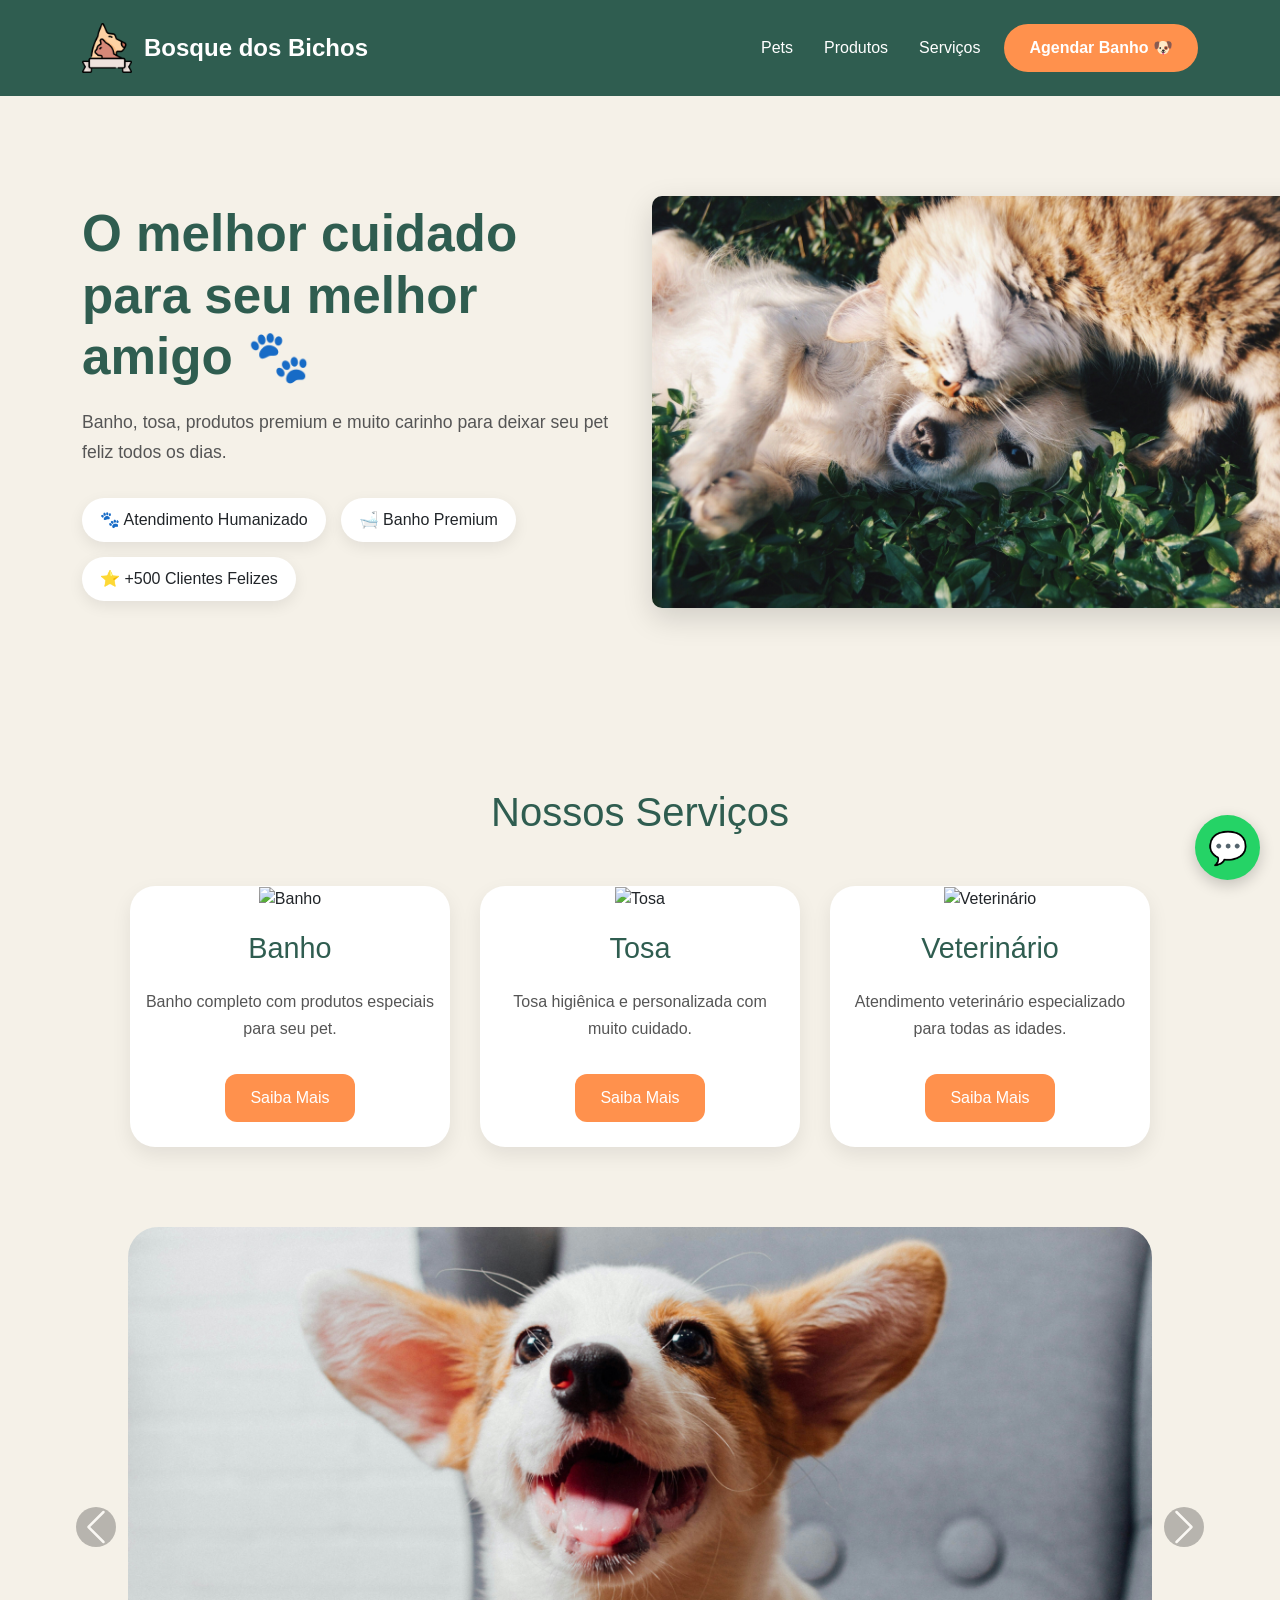
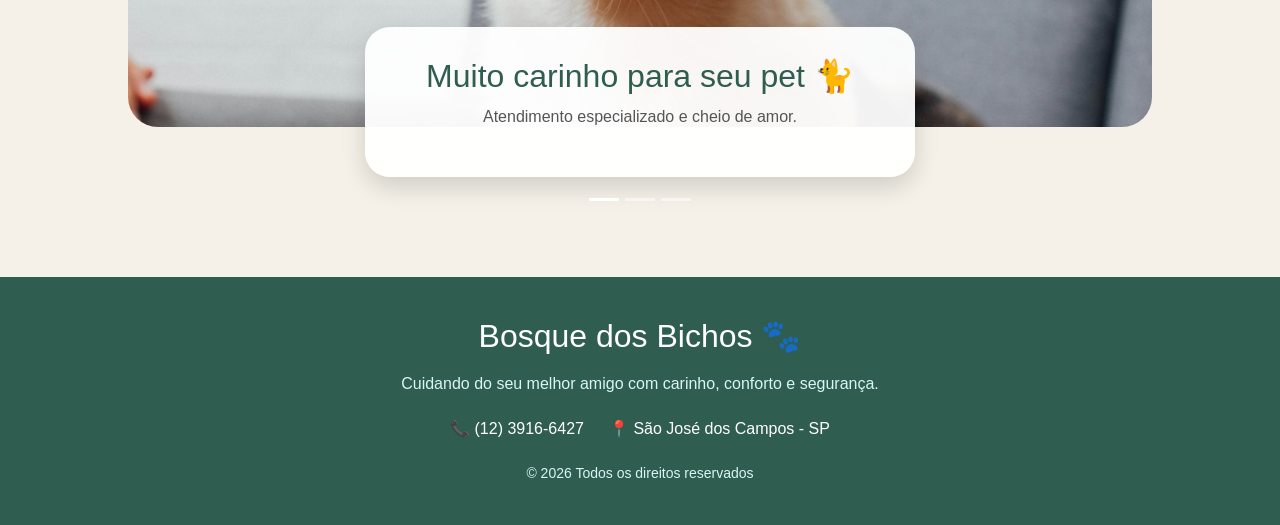
==== commit 1c92eae5: "G" ====
--- a/index.html
+++ b/index.html
@@ -21,6 +21,13 @@
   <!-- conecta seu arquivo CSS personalizado -->
 
   <title>Bosque dos Bichos</title> <!-- nome da aba do navegador -->
+
+
+  <link rel="preconnect" href="https://fonts.googleapis.com">
+
+  <link rel="preconnect" href="https://fonts.gstatic.com" crossorigin>
+
+  <link href="https://fonts.googleapis.com/css2?family=Poppins:wght@300;400;500;600;700&display=swap" rel="stylesheet">
 
 </head>
 
@@ -178,8 +185,8 @@
 
   <!-- SERVIÇOS -->
 
- <!-- SEÇÃO DE SERVIÇOS -->
-<section class="servicos">
+  <!-- SEÇÃO DE SERVIÇOS -->
+  <section class="servicos">
 
     <!-- TITULO -->
     <h2>Nossos Serviços</h2>
@@ -187,60 +194,60 @@
     <!-- CONTAINER DOS CARDS -->
     <div class="cards-servicos">
 
-        <!-- CARD 1 -->
-        <div class="card-servico">
-
-            <!-- IMAGEM -->
-            <img src="img/banho.jpg" alt="Banho">
-
-            <!-- TITULO -->
-            <h3>Banho</h3>
-
-            <!-- TEXTO -->
-            <p>
-                Banho completo com produtos especiais para seu pet.
-            </p>
-
-            <!-- BOTÃO -->
-            <button>Saiba Mais</button>
-
-        </div>
-
-
-        <!-- CARD 2 -->
-        <div class="card-servico">
-
-            <img src="img/tosa.jpg" alt="Tosa">
-
-            <h3>Tosa</h3>
-
-            <p>
-                Tosa higiênica e personalizada com muito cuidado.
-            </p>
-
-            <button>Saiba Mais</button>
-
-        </div>
-
-
-        <!-- CARD 3 -->
-        <div class="card-servico">
-
-            <img src="img/veterinario.jpg" alt="Veterinário">
-
-            <h3>Veterinário</h3>
-
-            <p>
-                Atendimento veterinário especializado para todas as idades.
-            </p>
-
-            <button>Saiba Mais</button>
-
-        </div>
+      <!-- CARD 1 -->
+      <div class="card-servico">
+
+        <!-- IMAGEM -->
+        <img src="img/banho.jpg" alt="Banho">
+
+        <!-- TITULO -->
+        <h3>Banho</h3>
+
+        <!-- TEXTO -->
+        <p>
+          Banho completo com produtos especiais para seu pet.
+        </p>
+
+        <!-- BOTÃO -->
+        <button>Saiba Mais</button>
+
+      </div>
+
+
+      <!-- CARD 2 -->
+      <div class="card-servico">
+
+        <img src="img/tosa.jpg" alt="Tosa">
+
+        <h3>Tosa</h3>
+
+        <p>
+          Tosa higiênica e personalizada com muito cuidado.
+        </p>
+
+        <button>Saiba Mais</button>
+
+      </div>
+
+
+      <!-- CARD 3 -->
+      <div class="card-servico">
+
+        <img src="img/veterinario.jpg" alt="Veterinário">
+
+        <h3>Veterinário</h3>
+
+        <p>
+          Atendimento veterinário especializado para todas as idades.
+        </p>
+
+        <button>Saiba Mais</button>
+
+      </div>
 
     </div>
 
-</section>
+  </section>
   <!-- CARROSSEL -->
 
   <section class="carrossel-petshop">
@@ -460,154 +467,154 @@
 
         <div class="modal-body">
 
-        
-
-        
-
-        <!-- RODAPÉ -->
-
-        <div class="modal-footer">
-
-          <!-- BOTÃO -->
-
-          <button class="btn-modal" onclick="agendarPet()">
-
-            Confirmar Agendamento
-
-          </button>
-
-          <!-- NOME DO PET -->
-
-          <input type="text" class="form-control mb-3" placeholder="Nome do pet">
-
-          <!-- RAÇA -->
-
-          <input type="text" class="form-control mb-3" placeholder="Raça do pet">
-
-          <!-- TELEFONE -->
-
-          <input type="tel" class="form-control mb-3" placeholder="Telefone do responsável">
-
-          <!-- PORTE -->
-
-          <select class="form-select mb-3">
-
-            <option>
-              Porte do pet
-            </option>
-
-            <option>
-              Pequeno
-            </option>
-
-            <option>
-              Médio
-            </option>
-
-            <option>
-              Grande
-            </option>
-
-          </select>
-
-          <!-- SERVIÇO -->
-
-          <select class="form-select mb-3">
-
-            <option>
-              Escolha um serviço
-            </option>
-
-            <option>
-              Banho
-            </option>
-
-            <option>
-              Banho e Tosa
-            </option>
-
-            <option>
-              Consulta Veterinária
-            </option>
-
-          </select>
-
-          <!-- DATA -->
-
-          <input type="date" class="form-control mb-3">
-
-          <!-- HORÁRIO -->
-
-          <select class="form-select mb-3">
-
-            <option>
-              Escolha um horário
-            </option>
-
-            <option>
-              09:00
-            </option>
-
-            <option>
-              10:30
-            </option>
-
-            <option>
-              13:00
-            </option>
-
-            <option>
-              15:30
-            </option>
-
-            <option>
-              17:00
-            </option>
-
-          </select>
-
-          <!-- OBSERVAÇÕES -->
-
-          <textarea class="form-control" rows="4" placeholder="Observações sobre o pet">
+
+
+
+
+          <!-- RODAPÉ -->
+
+          <div class="modal-footer">
+
+            <!-- BOTÃO -->
+
+            <button class="btn-modal" onclick="agendarPet()">
+
+              Confirmar Agendamento
+
+            </button>
+
+            <!-- NOME DO PET -->
+
+            <input type="text" class="form-control mb-3" placeholder="Nome do pet">
+
+            <!-- RAÇA -->
+
+            <input type="text" class="form-control mb-3" placeholder="Raça do pet">
+
+            <!-- TELEFONE -->
+
+            <input type="tel" class="form-control mb-3" placeholder="Telefone do responsável">
+
+            <!-- PORTE -->
+
+            <select class="form-select mb-3">
+
+              <option>
+                Porte do pet
+              </option>
+
+              <option>
+                Pequeno
+              </option>
+
+              <option>
+                Médio
+              </option>
+
+              <option>
+                Grande
+              </option>
+
+            </select>
+
+            <!-- SERVIÇO -->
+
+            <select class="form-select mb-3">
+
+              <option>
+                Escolha um serviço
+              </option>
+
+              <option>
+                Banho
+              </option>
+
+              <option>
+                Banho e Tosa
+              </option>
+
+              <option>
+                Consulta Veterinária
+              </option>
+
+            </select>
+
+            <!-- DATA -->
+
+            <input type="date" class="form-control mb-3">
+
+            <!-- HORÁRIO -->
+
+            <select class="form-select mb-3">
+
+              <option>
+                Escolha um horário
+              </option>
+
+              <option>
+                09:00
+              </option>
+
+              <option>
+                10:30
+              </option>
+
+              <option>
+                13:00
+              </option>
+
+              <option>
+                15:30
+              </option>
+
+              <option>
+                17:00
+              </option>
+
+            </select>
+
+            <!-- OBSERVAÇÕES -->
+
+            <textarea class="form-control" rows="4" placeholder="Observações sobre o pet">
 </textarea>
 
 
+          </div>
+
         </div>
 
       </div>
 
     </div>
 
-  </div>
-
-
-
-
-
-
-
-
-
-
-
-
-
-
-  <!-- SCRIPT DO BOOTSTRAP -->
-
-  <script src="https://cdn.jsdelivr.net/npm/bootstrap@5.3.8/dist/js/bootstrap.bundle.min.js"></script>
-  <!-- ativa funcionalidades do Bootstrap -->
-  <!-- exemplo: modal, menu mobile, carrossel -->
-
-  <script>
-
-    function agendarPet() {
-
-      alert("Agendamento realizado com sucesso 🐶");
-
-    }
-
-  </script>
+
+
+
+
+
+
+
+
+
+
+
+
+
+    <!-- SCRIPT DO BOOTSTRAP -->
+
+    <script src="https://cdn.jsdelivr.net/npm/bootstrap@5.3.8/dist/js/bootstrap.bundle.min.js"></script>
+    <!-- ativa funcionalidades do Bootstrap -->
+    <!-- exemplo: modal, menu mobile, carrossel -->
+
+    <script>
+
+      function agendarPet() {
+
+        alert("Agendamento realizado com sucesso 🐶");
+
+      }
+
+    </script>
 
 </body>
 
--- a/style.css
+++ b/style.css
@@ -17,6 +17,11 @@
 /* ========================================= */
 
 body{
+  
+
+  font-family: 'Poppins', sans-serif;
+
+
 
   /* fonte principal */
   font-family: Arial, Helvetica, sans-serif;
@@ -268,10 +273,10 @@
 
 .hero-imagem img{
 
-  width: 100%;
+  width: 700px;
 
   /* bordas arredondadas */
-  border-radius: 30px;
+  border-radius: 10px;
 
   /* sombra */
   box-shadow: 0 10px 30px rgba(0,0,0,0.15);
@@ -982,7 +987,7 @@
 
 .banner-pets{
 
-  background: linear-gradient(90deg, #2F5D50, #4E7C6F);
+  background: linear-gradient(90deg, #2F5D50, #2F5D50);
 
   padding: 80px 20px;
 
@@ -1028,92 +1033,160 @@
 }
 
 
-/* CARD */
+/* ========================================= */
+/* CARD PET MELHORADO */
+/* ========================================= */
 
 .card-pet{
 
   background-color: white;
 
-  border-radius: 25px;
+  border-radius: 30px;
 
   padding: 20px;
 
   text-align: center;
 
-  box-shadow: 0 8px 20px rgba(0,0,0,0.08);
+  box-shadow: 0 10px 25px rgba(0,0,0,0.08);
+
+  transition: 0.4s;
+
+  height: 100%;
+
+  overflow: hidden;
+
+  position: relative;
+
+}
+
+
+/* HOVER */
+
+.card-pet:hover{
+
+  transform: translateY(-12px);
+
+  box-shadow: 0 15px 35px rgba(0,0,0,0.15);
+
+}
+
+
+/* IMAGEM */
+
+.card-pet img{
+
+  width: 100%;
+
+  height: 280px;
+
+  object-fit: cover;
+
+  border-radius: 20px;
+
+  margin-bottom: 20px;
+
+  transition: 0.4s;
+
+}
+
+
+/* EFEITO IMAGEM */
+
+.card-pet:hover img{
+
+  transform: scale(1.05);
+
+}
+
+
+/* TITULO */
+
+.card-pet h3{
+
+  color: #2F5D50;
+
+  font-size: 2rem;
+
+  margin-bottom: 10px;
+
+}
+
+
+/* TEXTO */
+
+.card-pet p{
+
+  color: #666;
+
+  margin-bottom: 20px;
+
+}
+
+
+/* TAGS */
+
+.tags-pet{
+
+  display: flex;
+
+  justify-content: center;
+
+  gap: 10px;
+
+  flex-wrap: wrap;
+
+  margin-bottom: 25px;
+
+}
+
+
+/* CADA TAG */
+
+.tags-pet span{
+
+  background-color: #FFE7D6;
+
+  color: #FF914D;
+
+  padding: 8px 14px;
+
+  border-radius: 30px;
+
+  font-size: 0.85rem;
+
+  font-weight: bold;
+
+}
+
+
+/* BOTÃO */
+
+.btn-adotar{
+
+  background-color: #2F5D50;
+
+  color: white;
+
+  border: none;
+
+  padding: 12px 30px;
+
+  border-radius: 30px;
+
+  font-weight: bold;
 
   transition: 0.3s;
 
-  height: 100%;
-
-}
-
-
-/* HOVER */
-
-.card-pet:hover{
-
-  transform: translateY(-8px);
-
-}
-
-
-/* IMAGEM */
-
-.card-pet img{
-
-  width: 100%;
-
-  height: 260px;
-
-  object-fit: cover;
-
-  border-radius: 20px;
-
-  margin-bottom: 20px;
-
-}
-
-
-/* TITULO */
-
-.card-pet h3{
-
-  color: #2F5D50;
-
-  margin-bottom: 10px;
-
-  font-weight: bold;
-
-}
-
-
-/* TEXTO */
-
-.card-pet p{
-
-  color: #666;
-
-  margin-bottom: 20px;
-
-}
-
-
-/* TAG */
-
-.card-pet span{
-
-  background-color: #FF914D;
-
-  color: white;
-
-  padding: 10px 18px;
-
-  border-radius: 30px;
-
-  font-weight: bold;
-
-  display: inline-block;
+}
+
+
+/* HOVER BOTÃO */
+
+.btn-adotar:hover{
+
+  background-color: #23463C;
+
+  transform: scale(1.05);
 
 }
 
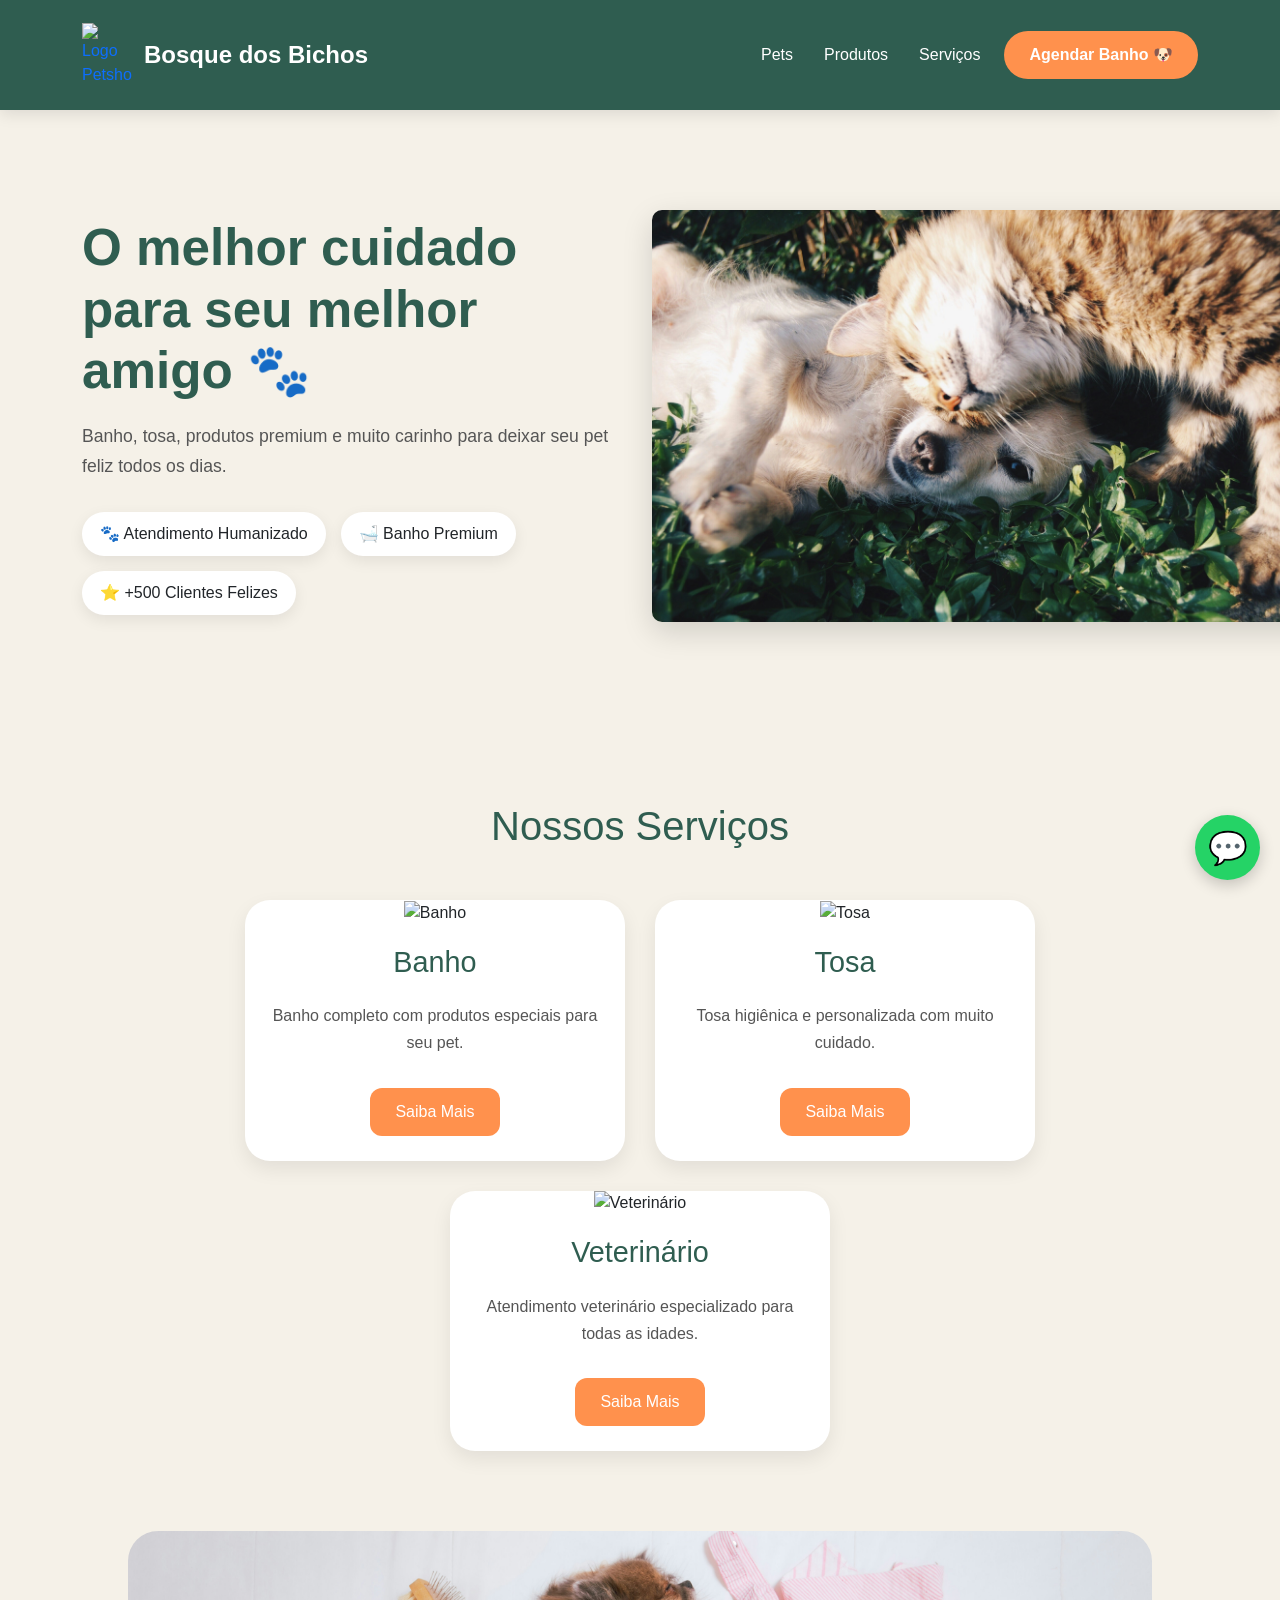
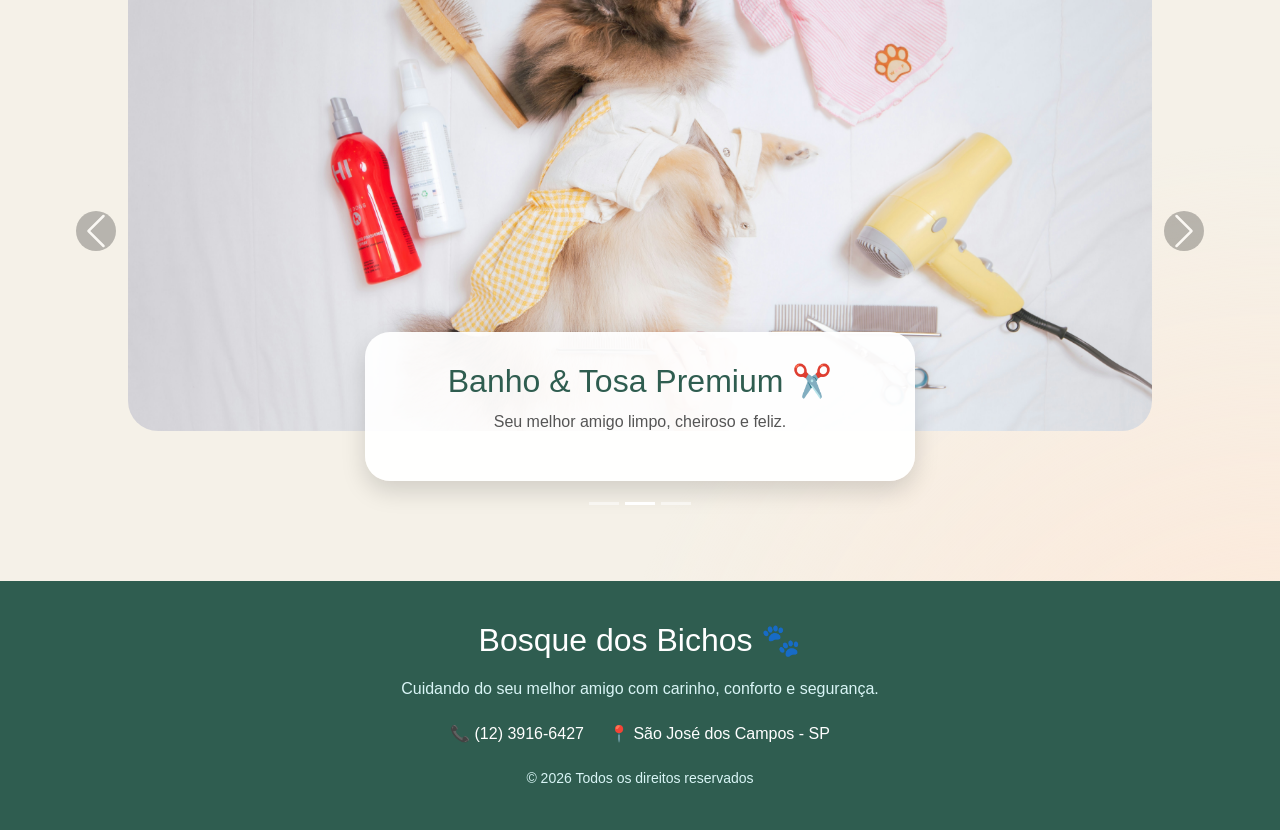
==== commit 50eebfa5: "." ====
--- a/index.html
+++ b/index.html
@@ -25,9 +25,9 @@
 
   <link rel="preconnect" href="https://fonts.googleapis.com">
 
-  <link rel="preconnect" href="https://fonts.gstatic.com" crossorigin>
-
-  <link href="https://fonts.googleapis.com/css2?family=Poppins:wght@300;400;500;600;700&display=swap" rel="stylesheet">
+<link rel="preconnect" href="https://fonts.gstatic.com" crossorigin>
+
+<link href="https://fonts.googleapis.com/css2?family=Poppins:wght@300;400;500;600;700&display=swap" rel="stylesheet">
 
 </head>
 
@@ -56,7 +56,7 @@
         <a class="logo-petshop" href="index.html">
           <!-- link da logo para voltar ao início -->
 
-          <img src="./img/loja-de-animais.png" alt="Logo Petshop">
+          <img src="img/corte-de-cabelo.png" alt="Logo Petshop">
           <!-- imagem da logo -->
 
           <span>Bosque dos Bichos</span>
@@ -217,7 +217,7 @@
       <!-- CARD 2 -->
       <div class="card-servico">
 
-        <img src="img/tosa.jpg" alt="Tosa">
+        <img src="img/TOSA.jpg" alt="Tosa">
 
         <h3>Tosa</h3>
 
@@ -233,7 +233,7 @@
       <!-- CARD 3 -->
       <div class="card-servico">
 
-        <img src="img/veterinario.jpg" alt="Veterinário">
+        <img src="img/vet-dog.jpg" alt="Veterinário">
 
         <h3>Veterinário</h3>
 
--- a/style.css
+++ b/style.css
@@ -10,14 +10,24 @@
   /* facilita controle de largura */
   box-sizing: border-box;
 }
-
+.header-petshop{
+
+  position: sticky;
+
+  top: 0;
+
+  z-index: 1000;
+
+}
 
 /* ========================================= */
 /* BODY */
 /* ========================================= */
 
 body{
-  
+  background-image:
+  radial-gradient(circle at top left, #ffffff 0%, transparent 25%),
+  radial-gradient(circle at bottom right, #ffe7d6 0%, transparent 25%);
 
   font-family: 'Poppins', sans-serif;
 
@@ -264,7 +274,7 @@
   border-radius: 30px;
 
   /* sombra */
-  box-shadow: 0 5px 15px rgba(0,0,0,0.08);
+  box-shadow: 0 5px 15px rgba(0,0,0,0.08);  
 
 }
 
@@ -327,9 +337,9 @@
 
 .card-servico{
 
-  width: 320px;
-
-  background-color: white;
+  width: 380px;
+
+  background-color: white;  
 
   border-radius: 25px;
 
@@ -666,580 +676,686 @@
 
 
 /* ========================================= */
-/* PAGINA SERVIÇOS */
+/* LISTA SERVIÇOS */
+/* ========================================= */
+
+.lista-servicos{
+
+  list-style: none;
+
+  padding: 0;
+
+  margin: 25px 0;
+
+}
+
+
+/* ITEM LISTA */
+
+.lista-servicos li{
+
+  margin-bottom: 12px;
+
+  color: #666;
+
+}
+
+
+/* TEMPO */
+
+.card-pagina-servico small{
+
+  display: block;
+
+  margin-bottom: 20px;
+
+  color: #777;
+
+}
+
+
+/* BOTÃO */
+
+.btn-servico{
+
+  background-color: #2F5D50;
+
+  color: white;
+
+  border: none;
+
+  padding: 12px 28px;
+
+  border-radius: 30px;
+
+  font-weight: bold;
+
+  margin-top: 20px;
+
+  transition: 0.3s;
+
+}
+
+
+/* HOVER */
+
+.btn-servico:hover{
+
+  background-color: #23463C;
+
+  transform: scale(1.05);
+
+}
+
+
+/* HOVER CARD */
+
+.card-pagina-servico:hover{
+
+  transform: translateY(-12px);
+
+}
+
+
+/* ÍCONE */
+
+.icone-pagina{
+
+  font-size: 4rem;
+
+}
+
+
+/* ========================================= */
+/* PAGINA PRODUTOS */
 /* ========================================= */
 
 /* BANNER */
 
-.banner-servicos{
-
-  /* fundo degradê */
+.banner-produtos{
+
   background: linear-gradient(90deg, #2F5D50, #4E7C6F);
 
+  padding: 80px 20px;
+
+  text-align: center;
+
+  color: white;
+
+}
+
+
+/* TITULO */
+
+.banner-produtos h1{
+
+  font-size: 3rem;
+
+  font-weight: bold;
+
+  margin-bottom: 20px;
+
+  color: white;
+
+}
+
+
+/* TEXTO */
+
+.banner-produtos p{
+
+  font-size: 1.1rem;
+
+  color: #F5F1E8;
+
+}
+
+
+/* AREA PRODUTOS */
+
+.pagina-produtos{
+
+  padding: 80px 0;
+
+}
+
+
+/* CARD */
+
+.card-produto{
+
+  background-color: white;
+
+  border-radius: 25px;
+
+  padding: 20px;
+
+  text-align: center;
+
+  box-shadow: 0 8px 20px rgba(0,0,0,0.08);
+
+  transition: 0.3s;
+
+  height: 100%;
+
+}
+
+
+/* HOVER */
+
+.card-produto:hover{
+
+  transform: translateY(-8px);
+
+}
+
+
+/* IMAGEM */
+
+.card-produto img{
+
+  width: 100%;
+
+  height: 220px;
+
+  object-fit: cover;
+
+  border-radius: 20px;
+
+  margin-bottom: 20px;
+
+}
+
+
+/* TITULO */
+
+.card-produto h3{
+
+  color: #2F5D50;
+
+  margin-bottom: 10px;
+
+  font-weight: bold;
+
+}
+
+
+/* TEXTO */
+
+.card-produto p{
+
+  color: #666;
+
+  margin-bottom: 20px;
+
+}
+
+
+/* PREÇO */
+
+.card-produto span{
+
+  display: block;
+
+  font-size: 1.3rem;
+
+  font-weight: bold;
+
+  color: #FF914D;
+
+  margin-bottom: 20px;
+
+}
+
+
+/* BOTÃO */
+
+.btn-comprar{
+
+  background-color: #FF914D;
+
+  color: white;
+
+  border: none;
+
+  padding: 12px 25px;
+
+  border-radius: 30px;
+
+  font-weight: bold;
+
+  transition: 0.3s;
+
+}
+
+
+/* HOVER */
+
+.btn-comprar:hover{
+
+  background-color: #E67E3D;
+
+}
+
+
+/* ========================================= */
+/* PAGINA PETS MELHORADA */
+/* ========================================= */
+
+
+/* CARD PET */
+
+.card-pet{
+
+  /* fundo branco */
+  background-color: white;
+
+  /* bordas arredondadas */
+  border-radius: 30px;
+
   /* espaço interno */
-  padding: 80px 20px;
-
-  /* centraliza texto */
+  padding: 20px;
+
+  /* centraliza */
   text-align: center;
 
-  /* texto branco */
+  /* sombra */
+  box-shadow: 0 10px 25px rgba(0,0,0,0.08);
+
+  /* animação suave */
+  transition: 0.4s;
+
+  /* ocupa altura toda */
+  height: 100%;
+
+  /* esconde excesso */
+  overflow: hidden;
+
+  /* necessário pro efeito */
+  position: relative;
+
+}
+
+
+/* LINHA LARANJA EM CIMA */
+
+.card-pet::before{
+
+  content: "";
+
+  position: absolute;
+
+  top: 0;
+
+  left: 0;
+
+  width: 100%;
+
+  height: 6px;
+
+  background: linear-gradient(90deg, #FF914D, #FFD166);
+
+}
+
+
+/* HOVER CARD */
+
+.card-pet:hover{
+
+  transform: translateY(-10px);
+
+  box-shadow: 0 15px 35px rgba(0,0,0,0.15);
+
+}
+
+
+/* FOTO PET */
+
+.card-pet img{
+
+  width: 100%;
+
+  height: 280px;
+
+  object-fit: cover;
+
+  border-radius: 20px;
+
+  margin-bottom: 20px;
+
+  transition: 0.4s;
+
+}
+
+
+/* EFEITO FOTO */
+
+.card-pet:hover img{
+
+  transform: scale(1.05);
+
+}
+
+
+/* TITULO */
+
+.card-pet h3{
+
+  color: #2F5D50;
+
+  font-size: 2rem;
+
+  margin-bottom: 10px;
+
+}
+
+
+/* TEXTO */
+
+.card-pet p{
+
+  color: #666;
+
+}
+
+
+/* TAGS */
+
+.tags-pet{
+
+  display: flex;
+
+  justify-content: center;
+
+  gap: 10px;
+
+  flex-wrap: wrap;
+
+  margin: 20px 0;
+
+}
+
+
+/* CADA TAG */
+
+.tags-pet span{
+
+  background-color: #FFE7D6;
+
+  color: #FF914D;
+
+  padding: 8px 14px;
+
+  border-radius: 30px;
+
+  font-size: 0.85rem;
+
+  font-weight: bold;
+
+}
+
+
+/* DESCRIÇÃO */
+
+.descricao-pet{
+
+  margin-bottom: 25px;
+
+  line-height: 1.6;
+
+}
+
+
+/* BOTÃO */
+
+.btn-adotar{
+
+  background-color: #2F5D50;
+
   color: white;
 
+  border: none;
+
+  padding: 12px 30px;
+
+  border-radius: 30px;
+
+  font-weight: bold;
+
+  transition: 0.3s;
+
+}
+
+
+/* HOVER BOTÃO */
+
+.btn-adotar:hover{
+
+  background-color: #23463C;
+
+  transform: scale(1.05);
+
+}
+
+/* botão whatsapp */
+
+.whatsapp-float{
+
+  position: fixed;
+
+  bottom: 20px;
+
+  right: 20px;
+
+  width: 65px;
+
+  height: 65px;
+
+  background-color: #25D366;
+
+  color: white;
+
+  border-radius: 50%;
+
+  display: flex;
+
+  justify-content: center;
+
+  align-items: center;
+
+  font-size: 2rem;
+
+  text-decoration: none;
+
+  box-shadow: 0 5px 15px rgba(0,0,0,0.2);
+
+  z-index: 999;
+
+  transition: 0.3s;
+
+}
+
+/* hover */
+
+.whatsapp-float:hover{
+
+  transform: scale(1.1);
+
+}
+
+/* ========================================= */
+/* SEÇÃO ADOÇÃO */
+/* ========================================= */
+
+.secao-adocao{
+
+  padding: 90px 20px;
+
+  background-color: #FFF9F3;
+
+  text-align: center;
+
 }
 
 
 /* TITULO */
 
-.banner-servicos h1{
+.secao-adocao h2{
+
+  font-size: 2.8rem;
+
+  margin-bottom: 20px;
+
+}
+
+
+/* TEXTO */
+
+.secao-adocao p{
+
+  max-width: 700px;
+
+  margin: auto;
+
+  margin-bottom: 50px;
+
+}
+
+
+/* BENEFICIOS */
+
+.beneficios-adocao{
+
+  display: flex;
+
+  justify-content: center;
+
+  gap: 30px;
+
+  flex-wrap: wrap;
+
+}
+
+
+/* BOX */
+
+.beneficio-box{
+
+  background-color: white;
+
+  width: 320px;
+
+  padding: 35px;
+
+  border-radius: 25px;
+
+  box-shadow: 0 10px 25px rgba(0,0,0,0.08);
+
+  transition: 0.3s;
+
+}
+
+
+/* HOVER */
+
+.beneficio-box:hover{
+
+  transform: translateY(-10px);
+
+}
+
+
+/* EMOJI */
+
+.beneficio-box span{
 
   font-size: 3rem;
 
+  display: block;
+
+  margin-bottom: 20px;
+
+}
+
+.banner-pets,
+.banner-servicos,
+.banner-produtos{
+
+  position: relative;
+
+  overflow: hidden;
+
+}
+
+/* ========================================= */
+/* BADGE PRODUTO */
+/* ========================================= */
+
+.badge-produto{
+
+  background-color: #FF914D;
+
+  color: white;
+
+  padding: 8px 14px;
+
+  border-radius: 30px;
+
+  display: inline-block;
+
+  font-size: 0.8rem;
+
   font-weight: bold;
 
+  margin-bottom: 15px;
+
+}
+
+
+/* ========================================= */
+/* AVALIAÇÃO */
+/* ========================================= */
+
+.avaliacao-produto{
+
+  font-size: 1.1rem;
+
+  margin-bottom: 15px;
+
+}
+
+
+/* ========================================= */
+/* PARCELAMENTO */
+/* ========================================= */
+
+.card-produto small{
+
+  display: block;
+
   margin-bottom: 20px;
 
-  color: white;
-
-}
-
-
-/* TEXTO */
-
-.banner-servicos p{
-
-  font-size: 1.1rem;
-
-  color: #F5F1E8;
-
-}
-
-
-/* AREA SERVIÇOS */
-
-.pagina-servicos{
-
-  padding: 80px 0;
-
-}
-
-
-/* CARD */
-
-.card-pagina-servico{
-
-  background-color: white;
-
-  padding: 40px 30px;
-
-  border-radius: 25px;
-
-  text-align: center;
-
-  box-shadow: 0 8px 20px rgba(0,0,0,0.08);
-
-  transition: 0.3s;
-
-  height: 100%;
-
-}
-
-
-/* HOVER */
-
-.card-pagina-servico:hover{
-
-  transform: translateY(-8px);
-
-}
-
-
-/* ÍCONE */
-
-.icone-pagina{
-
-  font-size: 3rem;
-
-  margin-bottom: 20px;
-
-}
-
-
-/* TITULO */
-
-.card-pagina-servico h3{
-
-  color: #2F5D50;
-
-  margin-bottom: 15px;
-
-  font-weight: bold;
-
-}
-
-
-/* TEXTO */
-
-.card-pagina-servico p{
-
-  color: #666;
-
-  margin-bottom: 20px;
-
-}
-
-
-/* PREÇO */
-
-.card-pagina-servico span{
-
-  background-color: #FF914D;
-
-  color: white;
-
-  padding: 10px 18px;
-
-  border-radius: 30px;
-
-  font-weight: bold;
-
-  display: inline-block;
-
-}
-
-
-/* ========================================= */
-/* PAGINA PRODUTOS */
-/* ========================================= */
-
-/* BANNER */
-
-.banner-produtos{
-
-  background: linear-gradient(90deg, #2F5D50, #4E7C6F);
-
-  padding: 80px 20px;
-
-  text-align: center;
-
-  color: white;
-
-}
-
-
-/* TITULO */
-
-.banner-produtos h1{
-
-  font-size: 3rem;
-
-  font-weight: bold;
-
-  margin-bottom: 20px;
-
-  color: white;
-
-}
-
-
-/* TEXTO */
-
-.banner-produtos p{
-
-  font-size: 1.1rem;
-
-  color: #F5F1E8;
-
-}
-
-
-/* AREA PRODUTOS */
-
-.pagina-produtos{
-
-  padding: 80px 0;
-
-}
-
-
-/* CARD */
-
-.card-produto{
-
-  background-color: white;
-
-  border-radius: 25px;
-
-  padding: 20px;
-
-  text-align: center;
-
-  box-shadow: 0 8px 20px rgba(0,0,0,0.08);
-
-  transition: 0.3s;
-
-  height: 100%;
-
-}
-
-
-/* HOVER */
-
-.card-produto:hover{
-
-  transform: translateY(-8px);
-
-}
-
-
-/* IMAGEM */
+  color: #777;
+
+}
+
+
+/* ========================================= */
+/* EFEITO IMAGEM */
+/* ========================================= */
 
 .card-produto img{
 
-  width: 100%;
-
-  height: 220px;
-
-  object-fit: cover;
-
-  border-radius: 20px;
-
-  margin-bottom: 20px;
-
-}
-
-
-/* TITULO */
-
-.card-produto h3{
-
-  color: #2F5D50;
-
-  margin-bottom: 10px;
-
-  font-weight: bold;
-
-}
-
-
-/* TEXTO */
-
-.card-produto p{
-
-  color: #666;
-
-  margin-bottom: 20px;
-
-}
-
-
-/* PREÇO */
-
-.card-produto span{
-
-  display: block;
-
-  font-size: 1.3rem;
-
-  font-weight: bold;
-
-  color: #FF914D;
-
-  margin-bottom: 20px;
-
-}
-
-
-/* BOTÃO */
-
-.btn-comprar{
-
-  background-color: #FF914D;
-
-  color: white;
-
-  border: none;
-
-  padding: 12px 25px;
-
-  border-radius: 30px;
-
-  font-weight: bold;
-
-  transition: 0.3s;
-
-}
-
-
-/* HOVER */
-
-.btn-comprar:hover{
-
-  background-color: #E67E3D;
-
-}
-
-
-/* ========================================= */
-/* PAGINA PETS */
-/* ========================================= */
-
-/* BANNER */
-
-.banner-pets{
-
-  background: linear-gradient(90deg, #2F5D50, #2F5D50);
-
-  padding: 80px 20px;
-
-  text-align: center;
-
-  color: white;
-
-}
-
-
-/* TITULO */
-
-.banner-pets h1{
-
-  font-size: 3rem;
-
-  font-weight: bold;
-
-  margin-bottom: 20px;
-
-  color: white;
-
-}
-
-
-/* TEXTO */
-
-.banner-pets p{
-
-  font-size: 1.1rem;
-
-  color: #F5F1E8;
-
-}
-
-
-/* AREA PETS */
-
-.pagina-pets{
-
-  padding: 80px 0;
-
-}
-
-
-/* ========================================= */
-/* CARD PET MELHORADO */
-/* ========================================= */
-
-.card-pet{
-
-  background-color: white;
-
-  border-radius: 30px;
-
-  padding: 20px;
-
-  text-align: center;
-
-  box-shadow: 0 10px 25px rgba(0,0,0,0.08);
-
   transition: 0.4s;
 
-  height: 100%;
-
-  overflow: hidden;
-
-  position: relative;
-
-}
-
-
-/* HOVER */
-
-.card-pet:hover{
-
-  transform: translateY(-12px);
-
-  box-shadow: 0 15px 35px rgba(0,0,0,0.15);
-
-}
-
-
-/* IMAGEM */
-
-.card-pet img{
-
-  width: 100%;
-
-  height: 280px;
-
-  object-fit: cover;
-
-  border-radius: 20px;
-
-  margin-bottom: 20px;
-
-  transition: 0.4s;
-
-}
-
-
-/* EFEITO IMAGEM */
-
-.card-pet:hover img{
+}
+
+.card-produto:hover img{
 
   transform: scale(1.05);
 
 }
 
-
-/* TITULO */
-
-.card-pet h3{
-
-  color: #2F5D50;
-
-  font-size: 2rem;
-
-  margin-bottom: 10px;
-
-}
-
-
-/* TEXTO */
-
-.card-pet p{
-
-  color: #666;
-
-  margin-bottom: 20px;
-
-}
-
-
-/* TAGS */
-
-.tags-pet{
-
-  display: flex;
-
-  justify-content: center;
-
-  gap: 10px;
-
-  flex-wrap: wrap;
-
-  margin-bottom: 25px;
-
-}
-
-
-/* CADA TAG */
-
-.tags-pet span{
-
-  background-color: #FFE7D6;
-
-  color: #FF914D;
-
-  padding: 8px 14px;
-
-  border-radius: 30px;
-
-  font-size: 0.85rem;
-
-  font-weight: bold;
-
-}
-
-
-/* BOTÃO */
-
-.btn-adotar{
-
-  background-color: #2F5D50;
-
-  color: white;
-
-  border: none;
-
-  padding: 12px 30px;
-
-  border-radius: 30px;
-
-  font-weight: bold;
-
-  transition: 0.3s;
-
-}
-
-
-/* HOVER BOTÃO */
-
-.btn-adotar:hover{
-
-  background-color: #23463C;
-
-  transform: scale(1.05);
-
-}
-
-
-/* botão whatsapp */
-
-.whatsapp-float{
-
-  position: fixed;
-
-  bottom: 20px;
-
-  right: 20px;
-
-  width: 65px;
-
-  height: 65px;
-
-  background-color: #25D366;
-
-  color: white;
-
-  border-radius: 50%;
-
-  display: flex;
-
-  justify-content: center;
-
-  align-items: center;
-
-  font-size: 2rem;
-
-  text-decoration: none;
-
-  box-shadow: 0 5px 15px rgba(0,0,0,0.2);
-
-  z-index: 999;
-
-  transition: 0.3s;
-
-}
-
-/* hover */
-
-.whatsapp-float:hover{
-
-  transform: scale(1.1);
-
-}
-
-
-
-
 /* ========================================= */
 /* RESPONSIVIDADE */
 /* ========================================= */
@@ -1316,4 +1432,5 @@
 
   }
 
-}+}
+
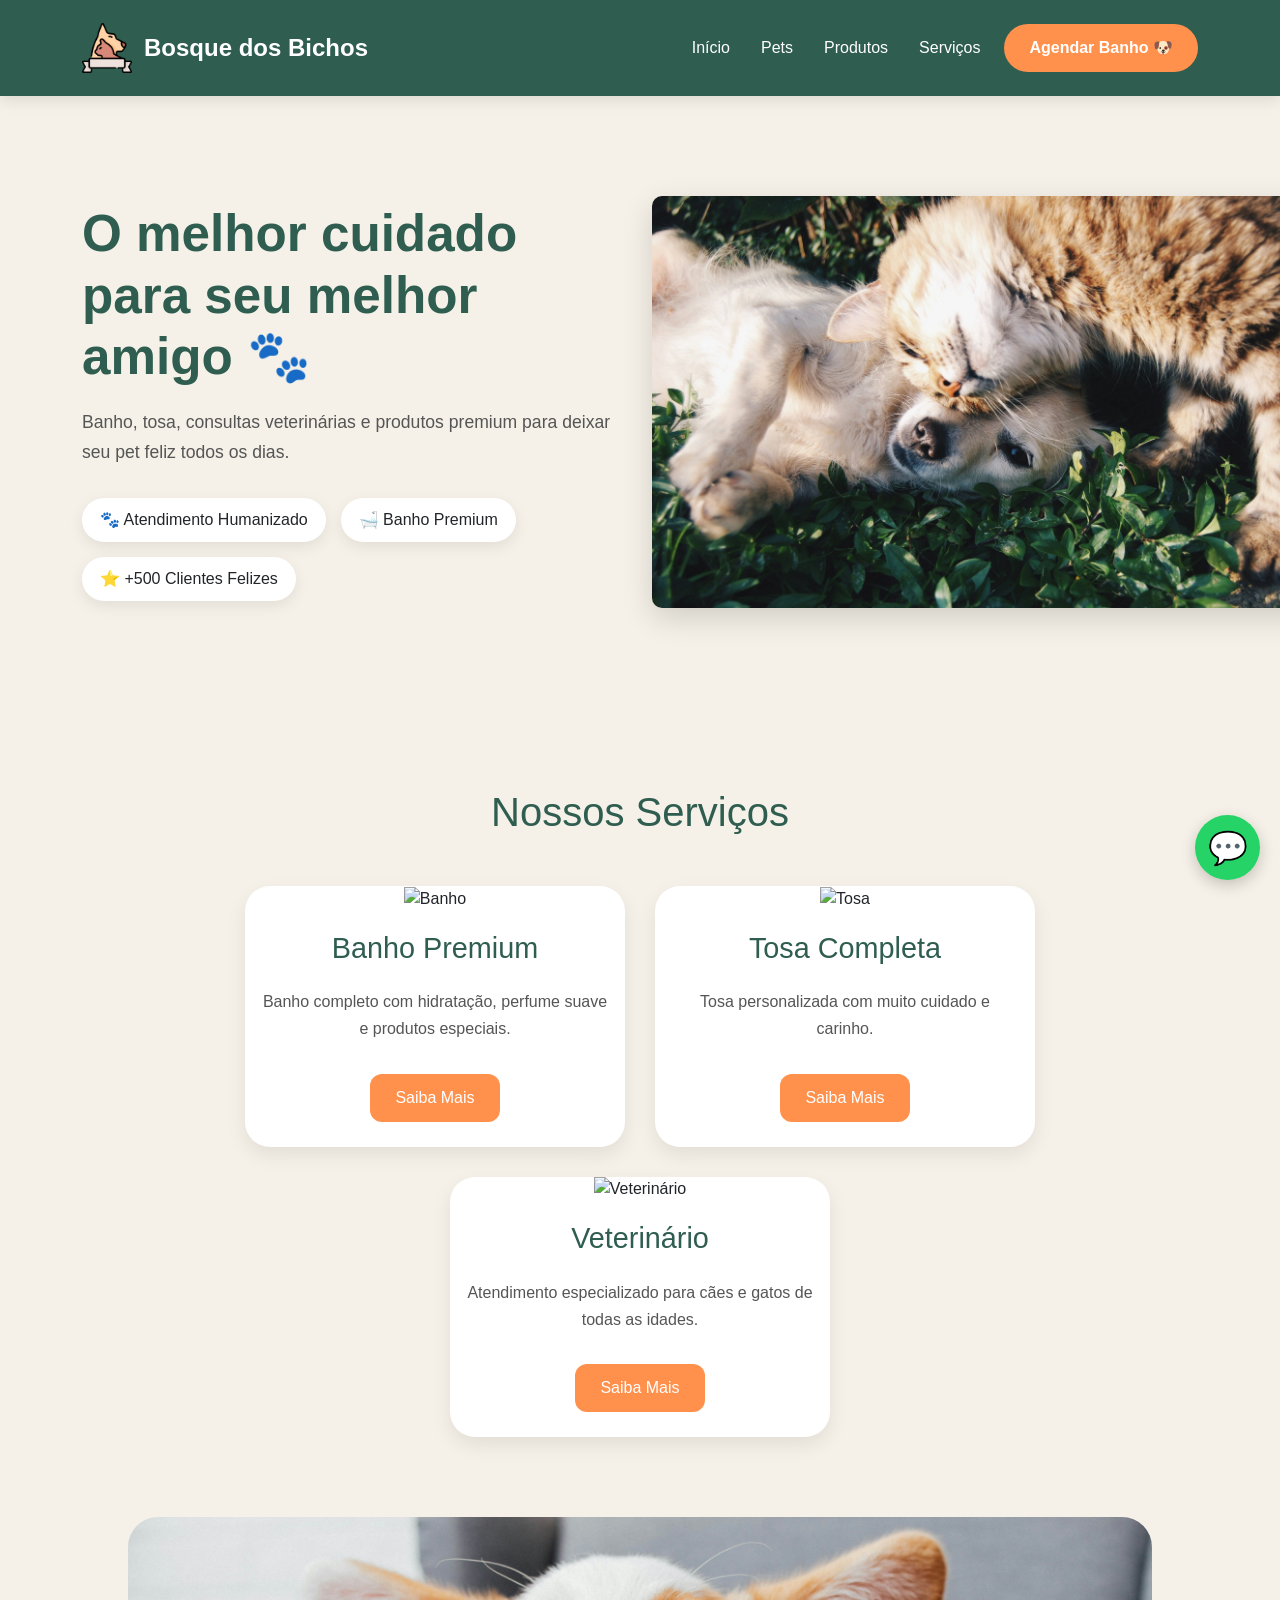
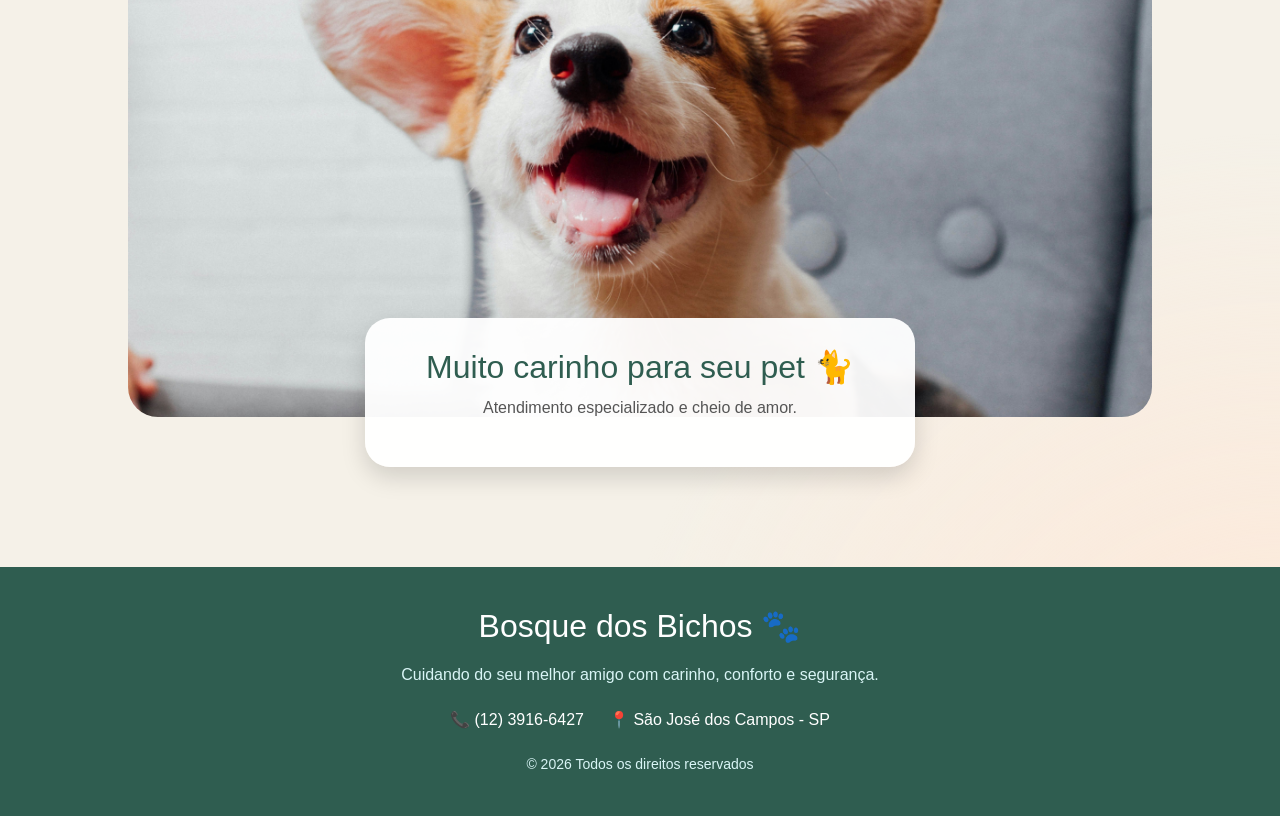
==== commit 9d303310: "p" ====
--- a/index.html
+++ b/index.html
@@ -1,116 +1,131 @@
-<!doctype html> <!-- informa ao navegador que estamos usando HTML5 -->
-
-<html lang="pt-br"> <!-- define o idioma do site como português -->
+<!doctype html>
+<html lang="pt-br">
 
 <head>
-  <!-- windows + . = emoji -->
-
-  <meta charset="utf-8"> <!-- permite usar acentos e caracteres especiais -->
+
+  <meta charset="utf-8">
 
   <meta name="viewport" content="width=device-width, initial-scale=1">
-  <!-- deixa o site responsivo em celulares -->
 
   <!-- BOOTSTRAP -->
-
   <link href="https://cdn.jsdelivr.net/npm/bootstrap@5.3.8/dist/css/bootstrap.min.css" rel="stylesheet">
-  <!-- importa o CSS do Bootstrap -->
+
+  <!-- GOOGLE FONTS -->
+  <link rel="preconnect" href="https://fonts.googleapis.com">
+
+  <link rel="preconnect" href="https://fonts.gstatic.com" crossorigin>
+
+  <link href="https://fonts.googleapis.com/css2?family=Poppins:wght@300;400;500;600;700&display=swap"
+    rel="stylesheet">
 
   <!-- CSS -->
-
   <link rel="stylesheet" href="style.css">
-  <!-- conecta seu arquivo CSS personalizado -->
-
-  <title>Bosque dos Bichos</title> <!-- nome da aba do navegador -->
-
-
-  <link rel="preconnect" href="https://fonts.googleapis.com">
-
-<link rel="preconnect" href="https://fonts.gstatic.com" crossorigin>
-
-<link href="https://fonts.googleapis.com/css2?family=Poppins:wght@300;400;500;600;700&display=swap" rel="stylesheet">
+
+  <title>
+    Bosque dos Bichos
+  </title>
 
 </head>
 
-<a href="https://wa.me/5512999999999" class="whatsapp-float">
-
-  💬
-
-</a>
-
 <body>
 
+  <!-- BOTÃO WHATSAPP -->
+
+  <a href="https://wa.me/5512999999999" class="whatsapp-float">
+
+    💬
+
+  </a>
+
   <!-- HEADER -->
 
   <header class="header-petshop">
-    <!-- cabeçalho principal do site -->
 
     <nav class="navbar navbar-expand-lg">
-      <!-- navbar do Bootstrap -->
-      <!-- navbar-expand-lg = expande o menu em telas grandes -->
 
       <div class="container">
-        <!-- centraliza e limita o conteúdo -->
 
         <!-- LOGO -->
 
         <a class="logo-petshop" href="index.html">
-          <!-- link da logo para voltar ao início -->
-
-          <img src="img/corte-de-cabelo.png" alt="Logo Petshop">
-          <!-- imagem da logo -->
-
-          <span>Bosque dos Bichos</span>
-          <!-- nome do petshop -->
+
+          <img src="./img/loja-de-animais.png" alt="Logo">
+
+          <span>
+            Bosque dos Bichos
+          </span>
 
         </a>
 
         <!-- BOTÃO MOBILE -->
 
-        <button class="navbar-toggler" type="button" data-bs-toggle="collapse" data-bs-target="#menuPetshop">
-          <!-- botão hamburguer para celular -->
+        <button class="navbar-toggler"
+          type="button"
+          data-bs-toggle="collapse"
+          data-bs-target="#menuPetshop">
 
           <span class="navbar-toggler-icon"></span>
-          <!-- ícone do menu mobile -->
 
         </button>
 
         <!-- MENU -->
 
-        <div class="collapse navbar-collapse justify-content-end" id="menuPetshop">
-          <!-- collapse = menu recolhível -->
-          <!-- justify-content-end = joga o menu para direita -->
+        <div class="collapse navbar-collapse justify-content-end"
+          id="menuPetshop">
 
           <ul class="navbar-nav align-items-center">
-            <!-- lista dos links -->
-
-
-
 
             <li class="nav-item">
-              <a class="nav-link" href="pets.html">
+
+              <a class="nav-link"
+                href="index.html">
+
+                Início
+
+              </a>
+
+            </li>
+
+            <li class="nav-item">
+
+              <a class="nav-link"
+                href="pets.html">
+
                 Pets
+
               </a>
+
             </li>
 
             <li class="nav-item">
-              <a class="nav-link" href="produtos.html">
+
+              <a class="nav-link"
+                href="produtos.html">
+
                 Produtos
+
               </a>
+
             </li>
 
             <li class="nav-item">
-              <a class="nav-link" href="servicos.html">
+
+              <a class="nav-link"
+                href="servicos.html">
+
                 Serviços
+
               </a>
+
             </li>
 
             <!-- BOTÃO -->
 
             <li class="nav-item ms-3">
-              <!-- ms-3 = margem esquerda -->
-
-              <button class="btn-agendar" data-bs-toggle="modal" data-bs-target="#modalPet">
-                <!-- botão que abre o modal -->
+
+              <button class="btn-agendar"
+                data-bs-toggle="modal"
+                data-bs-target="#modalPet">
 
                 Agendar Banho 🐶
 
@@ -128,7 +143,7 @@
 
   </header>
 
-
+  <!-- HERO -->
 
   <section class="hero-petshop">
 
@@ -141,12 +156,16 @@
         <div class="col-lg-6 hero-texto">
 
           <h1>
+
             O melhor cuidado para seu melhor amigo 🐾
+
           </h1>
 
           <p>
-            Banho, tosa, produtos premium e muito carinho
-            para deixar seu pet feliz todos os dias.
+
+            Banho, tosa, consultas veterinárias e produtos premium para deixar
+            seu pet feliz todos os dias.
+
           </p>
 
           <!-- BENEFÍCIOS -->
@@ -185,107 +204,93 @@
 
   <!-- SERVIÇOS -->
 
-  <!-- SEÇÃO DE SERVIÇOS -->
   <section class="servicos">
 
-    <!-- TITULO -->
-    <h2>Nossos Serviços</h2>
-
-    <!-- CONTAINER DOS CARDS -->
+    <h2>
+      Nossos Serviços
+    </h2>
+
     <div class="cards-servicos">
 
       <!-- CARD 1 -->
+
       <div class="card-servico">
 
-        <!-- IMAGEM -->
         <img src="img/banho.jpg" alt="Banho">
 
-        <!-- TITULO -->
-        <h3>Banho</h3>
-
-        <!-- TEXTO -->
+        <h3>
+          Banho Premium
+        </h3>
+
         <p>
-          Banho completo com produtos especiais para seu pet.
+
+          Banho completo com hidratação, perfume suave e produtos especiais.
+
         </p>
 
-        <!-- BOTÃO -->
-        <button>Saiba Mais</button>
-
-      </div>
-
+        <button>
+          Saiba Mais
+        </button>
+
+      </div>
 
       <!-- CARD 2 -->
+
       <div class="card-servico">
 
-        <img src="img/TOSA.jpg" alt="Tosa">
-
-        <h3>Tosa</h3>
+        <img src="img/tosa.jpg" alt="Tosa">
+
+        <h3>
+          Tosa Completa
+        </h3>
 
         <p>
-          Tosa higiênica e personalizada com muito cuidado.
+
+          Tosa personalizada com muito cuidado e carinho.
+
         </p>
 
-        <button>Saiba Mais</button>
-
-      </div>
-
+        <button>
+          Saiba Mais
+        </button>
+
+      </div>
 
       <!-- CARD 3 -->
+
       <div class="card-servico">
 
-        <img src="img/vet-dog.jpg" alt="Veterinário">
-
-        <h3>Veterinário</h3>
+        <img src="img/veterinario.jpg" alt="Veterinário">
+
+        <h3>
+          Veterinário
+        </h3>
 
         <p>
-          Atendimento veterinário especializado para todas as idades.
+
+          Atendimento especializado para cães e gatos de todas as idades.
+
         </p>
 
-        <button>Saiba Mais</button>
+        <button>
+          Saiba Mais
+        </button>
 
       </div>
 
     </div>
 
   </section>
+
+  
   <!-- CARROSSEL -->
 
   <section class="carrossel-petshop">
 
-    <!-- CARROSSEL BOOTSTRAP -->
-
-    <div id="carouselPetshop" class="carousel slide" data-bs-ride="carousel" data-bs-interval="3000">
-
-      <!-- 
-      carousel slide = ativa o carrossel
-      carousel-fade = efeito suave entre imagens
-      data-bs-ride = inicia automaticamente
-      data-bs-interval = troca imagem a cada 3 segundos
-      data-bs-pause = pausa quando mouse passa em cima
-    -->
-
-      <!-- INDICADORES -->
-
-      <div class="carousel-indicators">
-
-        <!-- BOTÃO SLIDE 1 -->
-
-        <button type="button" data-bs-target="#carouselPetshop" data-bs-slide-to="0" class="active">
-        </button>
-
-        <!-- BOTÃO SLIDE 2 -->
-
-        <button type="button" data-bs-target="#carouselPetshop" data-bs-slide-to="1">
-        </button>
-
-        <!-- BOTÃO SLIDE 3 -->
-
-        <button type="button" data-bs-target="#carouselPetshop" data-bs-slide-to="2">
-        </button>
-
-      </div>
-
-      <!-- ÁREA DAS IMAGENS -->
+    <div id="carouselPetshop"
+      class="carousel slide"
+      data-bs-ride="carousel"
+      data-bs-interval="3000">
 
       <div class="carousel-inner">
 
@@ -293,15 +298,9 @@
 
         <div class="carousel-item active">
 
-          <!-- IMAGEM -->
-
-          <img src="./img/carrossel1.jpg" class="imagem-carrossel" alt="Pet Feliz">
-          <!-- 
-          d-block = display block
-          w-100 = largura total
-        -->
-
-          <!-- TEXTO SOBRE IMAGEM -->
+          <img src="./img/carrossel1.jpg"
+            class="imagem-carrossel"
+            alt="Pet Feliz">
 
           <div class="carousel-caption">
 
@@ -321,11 +320,9 @@
 
         <div class="carousel-item">
 
-          <!-- IMAGEM -->
-
-          <img src="./img/carrossel2.jpg" class="imagem-carrossel" alt="Banho e Tosa">
-
-          <!-- TEXTO SOBRE IMAGEM -->
+          <img src="./img/carrossel2.jpg"
+            class="imagem-carrossel"
+            alt="Banho e Tosa">
 
           <div class="carousel-caption">
 
@@ -334,7 +331,7 @@
             </h2>
 
             <p>
-              Seu melhor amigo limpo, cheiroso e feliz.
+              Seu melhor amigo limpo e feliz.
             </p>
 
           </div>
@@ -345,10 +342,9 @@
 
         <div class="carousel-item">
 
-          <!-- IMAGEM -->
-
-          <img src="./img/carrossel3.jpg" class="imagem-carrossel" alt="Produtos ">
-          <!-- TEXTO SOBRE IMAGEM -->
+          <img src="./img/carrossel3.jpg"
+            class="imagem-carrossel"
+            alt="Produtos">
 
           <div class="carousel-caption">
 
@@ -366,51 +362,26 @@
 
       </div>
 
-      <!-- SETA ESQUERDA -->
-
-      <button class="carousel-control-prev" type="button" data-bs-target="#carouselPetshop" data-bs-slide="prev">
-
-        <!-- ÍCONE -->
-
-        <span class="carousel-control-prev-icon"></span>
-
-      </button>
-
-      <!-- SETA DIREITA -->
-
-      <button class="carousel-control-next" type="button" data-bs-target="#carouselPetshop" data-bs-slide="next">
-
-        <!-- ÍCONE -->
-
-        <span class="carousel-control-next-icon"></span>
-
-      </button>
-
     </div>
 
   </section>
 
-
   <!-- FOOTER -->
 
   <footer class="footer-petshop">
 
     <div class="container">
-
-      <!-- NOME -->
 
       <h3>
         Bosque dos Bichos 🐾
       </h3>
 
-      <!-- TEXTO -->
-
       <p>
+
         Cuidando do seu melhor amigo com carinho,
         conforto e segurança.
+
       </p>
-
-      <!-- CONTATO -->
 
       <div class="footer-contato">
 
@@ -424,8 +395,6 @@
 
       </div>
 
-      <!-- COPYRIGHT -->
-
       <small>
         © 2026 Todos os direitos reservados
       </small>
@@ -434,152 +403,152 @@
 
   </footer>
 
-
-
   <!-- MODAL -->
 
-  <div class="modal fade" id="modalPet" tabindex="-1">
-
-    <!-- ÁREA CENTRAL -->
+  <div class="modal fade"
+    id="modalPet"
+    tabindex="-1">
 
     <div class="modal-dialog modal-dialog-centered">
 
-      <!-- CONTEÚDO -->
-
       <div class="modal-content">
 
-        <!-- CABEÇALHO -->
+        <!-- HEADER -->
 
         <div class="modal-header">
 
           <h2 class="modal-title">
+
             Agendar Banho 🐶
+
           </h2>
 
-          <!-- BOTÃO FECHAR -->
-
-          <button type="button" class="btn-close" data-bs-dismiss="modal">
+          <button type="button"
+            class="btn-close"
+            data-bs-dismiss="modal">
           </button>
 
         </div>
 
-        <!-- CORPO -->
+        <!-- BODY -->
 
         <div class="modal-body">
 
-
-
-
-
-          <!-- RODAPÉ -->
-
-          <div class="modal-footer">
-
-            <!-- BOTÃO -->
-
-            <button class="btn-modal" onclick="agendarPet()">
-
-              Confirmar Agendamento
-
-            </button>
-
-            <!-- NOME DO PET -->
-
-            <input type="text" class="form-control mb-3" placeholder="Nome do pet">
-
-            <!-- RAÇA -->
-
-            <input type="text" class="form-control mb-3" placeholder="Raça do pet">
-
-            <!-- TELEFONE -->
-
-            <input type="tel" class="form-control mb-3" placeholder="Telefone do responsável">
-
-            <!-- PORTE -->
-
-            <select class="form-select mb-3">
-
-              <option>
-                Porte do pet
-              </option>
-
-              <option>
-                Pequeno
-              </option>
-
-              <option>
-                Médio
-              </option>
-
-              <option>
-                Grande
-              </option>
-
-            </select>
-
-            <!-- SERVIÇO -->
-
-            <select class="form-select mb-3">
-
-              <option>
-                Escolha um serviço
-              </option>
-
-              <option>
-                Banho
-              </option>
-
-              <option>
-                Banho e Tosa
-              </option>
-
-              <option>
-                Consulta Veterinária
-              </option>
-
-            </select>
-
-            <!-- DATA -->
-
-            <input type="date" class="form-control mb-3">
-
-            <!-- HORÁRIO -->
-
-            <select class="form-select mb-3">
-
-              <option>
-                Escolha um horário
-              </option>
-
-              <option>
-                09:00
-              </option>
-
-              <option>
-                10:30
-              </option>
-
-              <option>
-                13:00
-              </option>
-
-              <option>
-                15:30
-              </option>
-
-              <option>
-                17:00
-              </option>
-
-            </select>
-
-            <!-- OBSERVAÇÕES -->
-
-            <textarea class="form-control" rows="4" placeholder="Observações sobre o pet">
-</textarea>
-
-
-          </div>
+          <!-- NOME -->
+
+          <input type="text"
+            class="form-control mb-3"
+            placeholder="Nome do pet">
+
+          <!-- RAÇA -->
+
+          <input type="text"
+            class="form-control mb-3"
+            placeholder="Raça do pet">
+
+          <!-- TELEFONE -->
+
+          <input type="tel"
+            class="form-control mb-3"
+            placeholder="Telefone do responsável">
+
+          <!-- PORTE -->
+
+          <select class="form-select mb-3">
+
+            <option>
+              Porte do pet
+            </option>
+
+            <option>
+              Pequeno
+            </option>
+
+            <option>
+              Médio
+            </option>
+
+            <option>
+              Grande
+            </option>
+
+          </select>
+
+          <!-- SERVIÇO -->
+
+          <select class="form-select mb-3">
+
+            <option>
+              Escolha um serviço
+            </option>
+
+            <option>
+              Banho
+            </option>
+
+            <option>
+              Banho e Tosa
+            </option>
+
+            <option>
+              Consulta Veterinária
+            </option>
+
+          </select>
+
+          <!-- DATA -->
+
+          <input type="date"
+            class="form-control mb-3">
+
+          <!-- HORÁRIO -->
+
+          <select class="form-select mb-3">
+
+            <option>
+              Escolha um horário
+            </option>
+
+            <option>
+              09:00
+            </option>
+
+            <option>
+              10:30
+            </option>
+
+            <option>
+              13:00
+            </option>
+
+            <option>
+              15:30
+            </option>
+
+            <option>
+              17:00
+            </option>
+
+          </select>
+
+          <!-- OBS -->
+
+          <textarea class="form-control"
+            rows="4"
+            placeholder="Observações sobre o pet"></textarea>
+
+        </div>
+
+        <!-- FOOTER -->
+
+        <div class="modal-footer">
+
+          <button class="btn-modal"
+            onclick="agendarPet()">
+
+            Confirmar Agendamento
+
+          </button>
 
         </div>
 
@@ -587,35 +556,22 @@
 
     </div>
 
-
-
-
-
-
-
-
-
-
-
-
-
-
-    <!-- SCRIPT DO BOOTSTRAP -->
-
-    <script src="https://cdn.jsdelivr.net/npm/bootstrap@5.3.8/dist/js/bootstrap.bundle.min.js"></script>
-    <!-- ativa funcionalidades do Bootstrap -->
-    <!-- exemplo: modal, menu mobile, carrossel -->
-
-    <script>
-
-      function agendarPet() {
-
-        alert("Agendamento realizado com sucesso 🐶");
-
-      }
-
-    </script>
+  </div>
+
+  <!-- SCRIPT -->
+
+  <script src="https://cdn.jsdelivr.net/npm/bootstrap@5.3.8/dist/js/bootstrap.bundle.min.js"></script>
+
+  <script>
+
+    function agendarPet(){
+
+      alert("Agendamento realizado com sucesso 🐶")
+
+    }
+
+  </script>
 
 </body>
 
-</html>''''+</html>
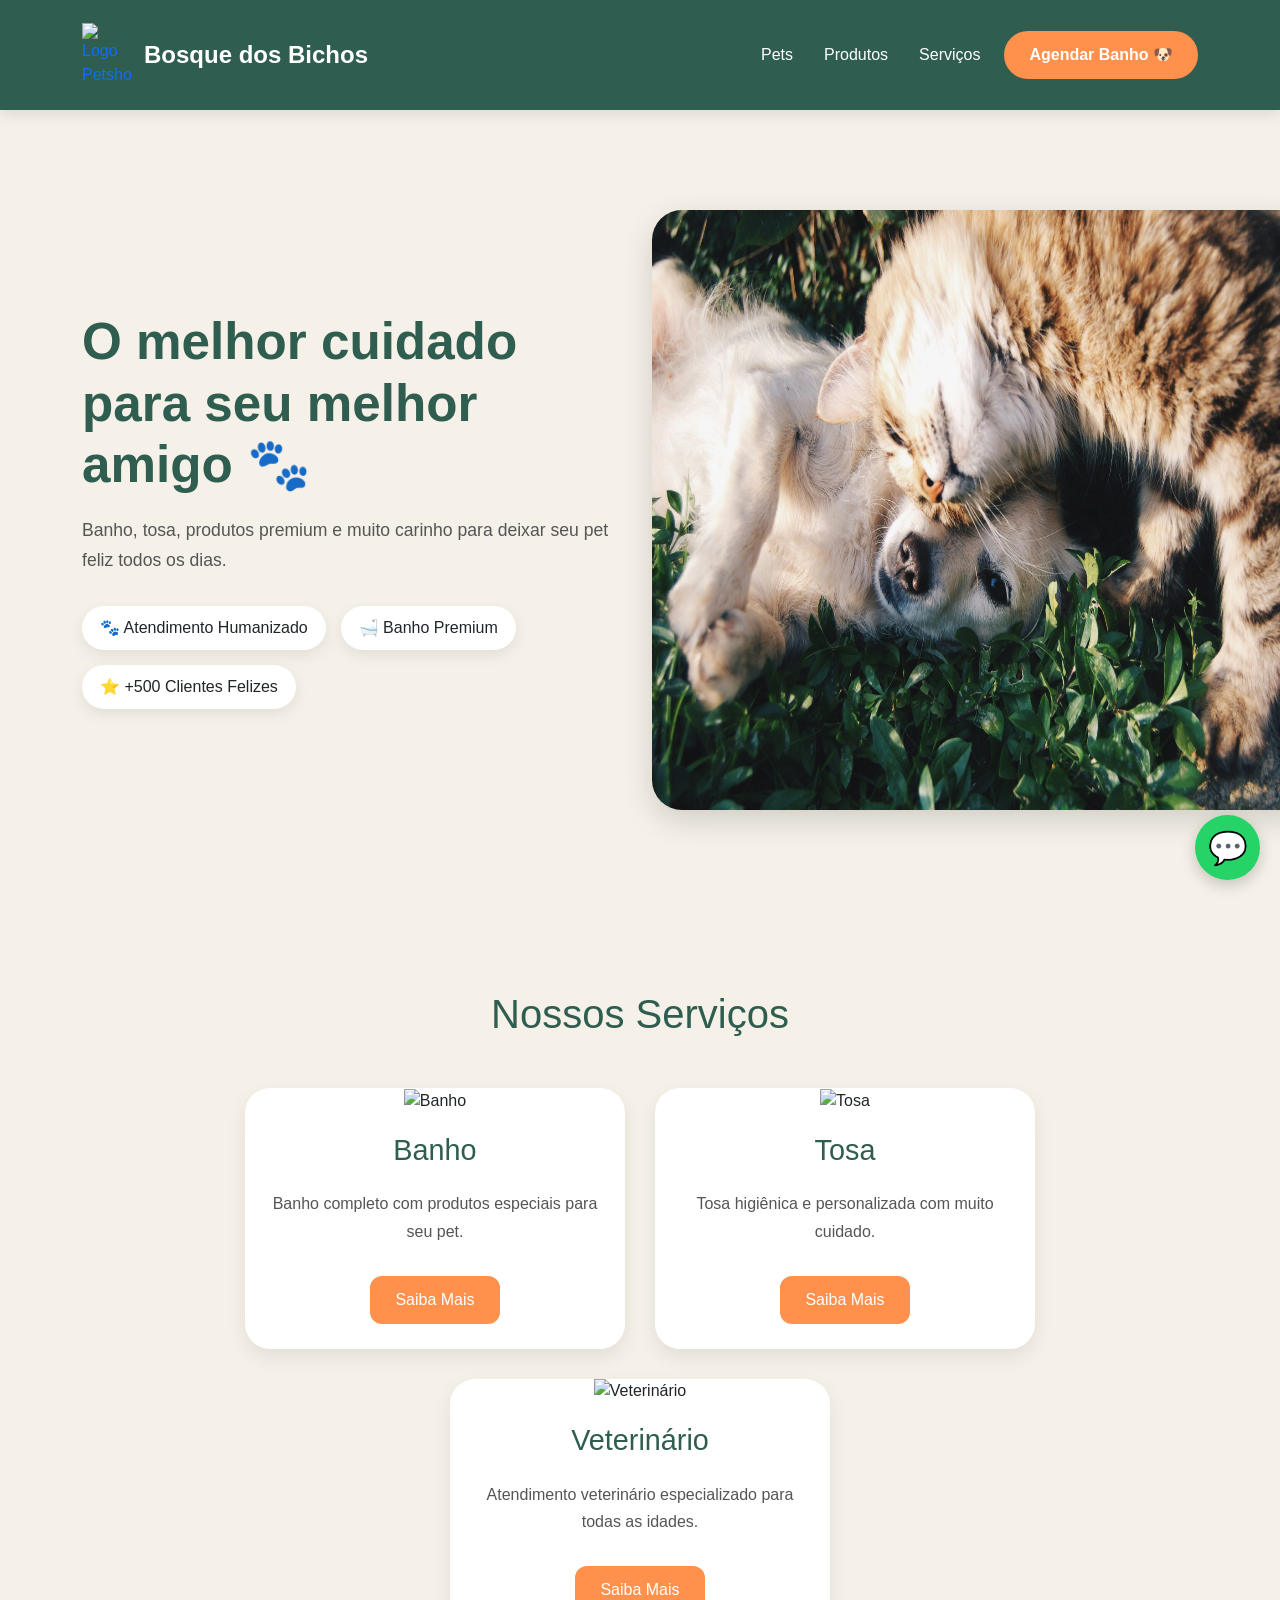
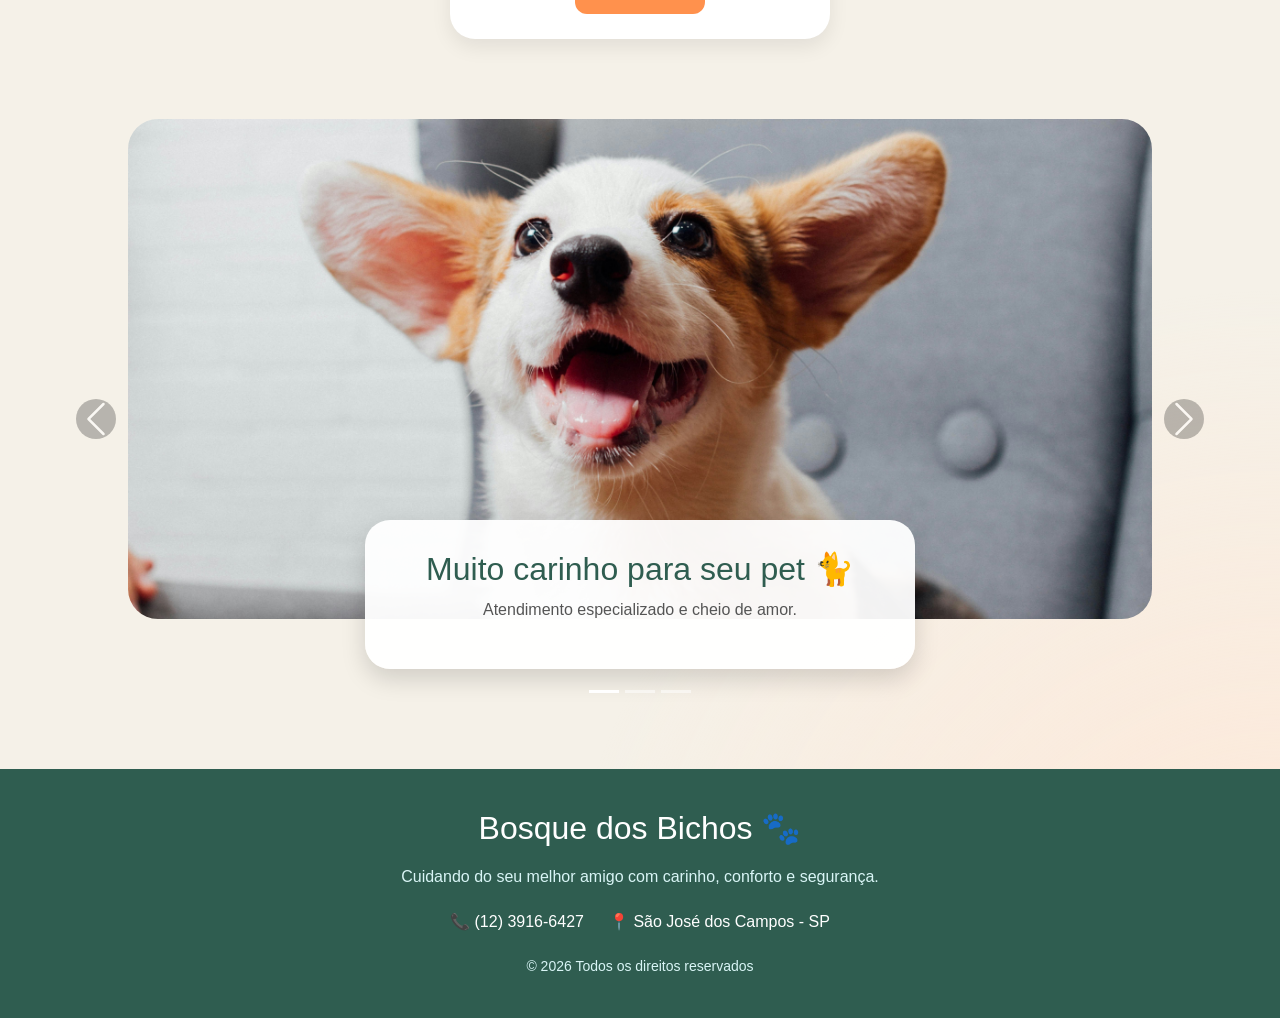
==== commit 3027a688: "slv" ====
--- a/index.html
+++ b/index.html
@@ -1,138 +1,123 @@
-<!doctype html>
-<html lang="pt-br">
+<!doctype html> <!-- informa ao navegador que estamos usando HTML5 -->
+
+<html lang="pt-br"> <!-- define o idioma do site como português -->
 
 <head>
-
-  <meta charset="utf-8">
+  <!-- windows + . = emoji -->
+
+  <meta charset="utf-8"> <!-- permite usar acentos e caracteres especiais -->
 
   <meta name="viewport" content="width=device-width, initial-scale=1">
+  <!-- deixa o site responsivo em celulares -->
 
   <!-- BOOTSTRAP -->
+
   <link href="https://cdn.jsdelivr.net/npm/bootstrap@5.3.8/dist/css/bootstrap.min.css" rel="stylesheet">
-
-  <!-- GOOGLE FONTS -->
+  <!-- importa o CSS do Bootstrap -->
+
+  <!-- CSS -->
+
+  <link rel="stylesheet" href="style.css">
+  <!-- conecta seu arquivo CSS personalizado -->
+
+  <title>Bosque dos Bichos</title> <!-- nome da aba do navegador -->
+
+
   <link rel="preconnect" href="https://fonts.googleapis.com">
 
-  <link rel="preconnect" href="https://fonts.gstatic.com" crossorigin>
-
-  <link href="https://fonts.googleapis.com/css2?family=Poppins:wght@300;400;500;600;700&display=swap"
-    rel="stylesheet">
-
-  <!-- CSS -->
-  <link rel="stylesheet" href="style.css">
-
-  <title>
-    Bosque dos Bichos
-  </title>
+<link rel="preconnect" href="https://fonts.gstatic.com" crossorigin>
+
+<link href="https://fonts.googleapis.com/css2?family=Poppins:wght@300;400;500;600;700&display=swap" rel="stylesheet">
 
 </head>
 
+<a href="https://wa.me/5512999999999" class="whatsapp-float">
+
+  💬
+
+</a>
+
 <body>
 
-  <!-- BOTÃO WHATSAPP -->
-
-  <a href="https://wa.me/5512999999999" class="whatsapp-float">
-
-    💬
-
-  </a>
-
   <!-- HEADER -->
 
   <header class="header-petshop">
+    <!-- cabeçalho principal do site -->
 
     <nav class="navbar navbar-expand-lg">
+      <!-- navbar do Bootstrap -->
+      <!-- navbar-expand-lg = expande o menu em telas grandes -->
 
       <div class="container">
+        <!-- centraliza e limita o conteúdo -->
 
         <!-- LOGO -->
 
         <a class="logo-petshop" href="index.html">
-
-          <img src="./img/loja-de-animais.png" alt="Logo">
-
-          <span>
-            Bosque dos Bichos
-          </span>
+          <!-- link da logo para voltar ao início -->
+
+          <img src="img/corte-de-cabelo.png" alt="Logo Petshop">
+          <!-- imagem da logo -->
+
+          <span>Bosque dos Bichos</span>
+          <!-- nome do petshop -->
 
         </a>
 
         <!-- BOTÃO MOBILE -->
 
-        <button class="navbar-toggler"
-          type="button"
-          data-bs-toggle="collapse"
-          data-bs-target="#menuPetshop">
+        <button class="navbar-toggler" type="button" data-bs-toggle="collapse" data-bs-target="#menuPetshop">
+          <!-- botão hamburguer para celular -->
 
           <span class="navbar-toggler-icon"></span>
+          <!-- ícone do menu mobile -->
 
         </button>
 
         <!-- MENU -->
 
-        <div class="collapse navbar-collapse justify-content-end"
-          id="menuPetshop">
+        <div class="collapse navbar-collapse justify-content-end" id="menuPetshop">
+          <!-- collapse = menu recolhível -->
+          <!-- justify-content-end = joga o menu para direita -->
 
           <ul class="navbar-nav align-items-center">
+            <!-- lista dos links -->
+
+
+
 
             <li class="nav-item">
-
-              <a class="nav-link"
-                href="index.html">
-
-                Início
-
+              <a class="nav-link" href="pets.html">
+                Pets
               </a>
-
             </li>
 
             <li class="nav-item">
-
-              <a class="nav-link"
-                href="pets.html">
-
-                Pets
-
+              <a class="nav-link" href="produtos.html">
+                Produtos
               </a>
-
             </li>
 
             <li class="nav-item">
-
-              <a class="nav-link"
-                href="produtos.html">
-
-                Produtos
-
+              <a class="nav-link" href="servicos.html">
+                Serviços
               </a>
-
             </li>
 
-            <li class="nav-item">
-
-              <a class="nav-link"
-                href="servicos.html">
-
-                Serviços
-
-              </a>
+            <!-- BOTÃO -->
+
+            <li class="nav-item ms-3">
+              <!-- ms-3 = margem esquerda -->
+
+              <button class="btn-agendar" data-bs-toggle="modal" data-bs-target="#modalPet">
+                <!-- botão que abre o modal -->
+
+                Agendar Banho 🐶
+
+              </button>
 
             </li>
 
-            <!-- BOTÃO -->
-
-            <li class="nav-item ms-3">
-
-              <button class="btn-agendar"
-                data-bs-toggle="modal"
-                data-bs-target="#modalPet">
-
-                Agendar Banho 🐶
-
-              </button>
-
-            </li>
-
           </ul>
 
         </div>
@@ -143,7 +128,7 @@
 
   </header>
 
-  <!-- HERO -->
+
 
   <section class="hero-petshop">
 
@@ -156,16 +141,12 @@
         <div class="col-lg-6 hero-texto">
 
           <h1>
-
             O melhor cuidado para seu melhor amigo 🐾
-
           </h1>
 
           <p>
-
-            Banho, tosa, consultas veterinárias e produtos premium para deixar
-            seu pet feliz todos os dias.
-
+            Banho, tosa, produtos premium e muito carinho
+            para deixar seu pet feliz todos os dias.
           </p>
 
           <!-- BENEFÍCIOS -->
@@ -204,93 +185,107 @@
 
   <!-- SERVIÇOS -->
 
+  <!-- SEÇÃO DE SERVIÇOS -->
   <section class="servicos">
 
-    <h2>
-      Nossos Serviços
-    </h2>
-
+    <!-- TITULO -->
+    <h2>Nossos Serviços</h2>
+
+    <!-- CONTAINER DOS CARDS -->
     <div class="cards-servicos">
 
       <!-- CARD 1 -->
-
       <div class="card-servico">
 
+        <!-- IMAGEM -->
         <img src="img/banho.jpg" alt="Banho">
 
-        <h3>
-          Banho Premium
-        </h3>
-
+        <!-- TITULO -->
+        <h3>Banho</h3>
+
+        <!-- TEXTO -->
         <p>
-
-          Banho completo com hidratação, perfume suave e produtos especiais.
-
+          Banho completo com produtos especiais para seu pet.
         </p>
 
-        <button>
-          Saiba Mais
+        <!-- BOTÃO -->
+        <button>Saiba Mais</button>
+
+      </div>
+
+
+      <!-- CARD 2 -->
+      <div class="card-servico">
+
+        <img src="img/TOSA.jpg" alt="Tosa">
+
+        <h3>Tosa</h3>
+
+        <p>
+          Tosa higiênica e personalizada com muito cuidado.
+        </p>
+
+        <button>Saiba Mais</button>
+
+      </div>
+
+
+      <!-- CARD 3 -->
+      <div class="card-servico">
+
+        <img src="img/vet-dog.jpg" alt="Veterinário">
+
+        <h3>Veterinário</h3>
+
+        <p>
+          Atendimento veterinário especializado para todas as idades.
+        </p>
+
+        <button>Saiba Mais</button>
+
+      </div>
+
+    </div>
+
+  </section>
+  <!-- CARROSSEL -->
+
+  <section class="carrossel-petshop">
+
+    <!-- CARROSSEL BOOTSTRAP -->
+
+    <div id="carouselPetshop" class="carousel slide" data-bs-ride="carousel" data-bs-interval="3000">
+
+      <!-- 
+      carousel slide = ativa o carrossel
+      carousel-fade = efeito suave entre imagens
+      data-bs-ride = inicia automaticamente
+      data-bs-interval = troca imagem a cada 3 segundos
+      data-bs-pause = pausa quando mouse passa em cima
+    -->
+
+      <!-- INDICADORES -->
+
+      <div class="carousel-indicators">
+
+        <!-- BOTÃO SLIDE 1 -->
+
+        <button type="button" data-bs-target="#carouselPetshop" data-bs-slide-to="0" class="active">
         </button>
 
-      </div>
-
-      <!-- CARD 2 -->
-
-      <div class="card-servico">
-
-        <img src="img/tosa.jpg" alt="Tosa">
-
-        <h3>
-          Tosa Completa
-        </h3>
-
-        <p>
-
-          Tosa personalizada com muito cuidado e carinho.
-
-        </p>
-
-        <button>
-          Saiba Mais
+        <!-- BOTÃO SLIDE 2 -->
+
+        <button type="button" data-bs-target="#carouselPetshop" data-bs-slide-to="1">
         </button>
 
-      </div>
-
-      <!-- CARD 3 -->
-
-      <div class="card-servico">
-
-        <img src="img/veterinario.jpg" alt="Veterinário">
-
-        <h3>
-          Veterinário
-        </h3>
-
-        <p>
-
-          Atendimento especializado para cães e gatos de todas as idades.
-
-        </p>
-
-        <button>
-          Saiba Mais
+        <!-- BOTÃO SLIDE 3 -->
+
+        <button type="button" data-bs-target="#carouselPetshop" data-bs-slide-to="2">
         </button>
 
       </div>
 
-    </div>
-
-  </section>
-
-  
-  <!-- CARROSSEL -->
-
-  <section class="carrossel-petshop">
-
-    <div id="carouselPetshop"
-      class="carousel slide"
-      data-bs-ride="carousel"
-      data-bs-interval="3000">
+      <!-- ÁREA DAS IMAGENS -->
 
       <div class="carousel-inner">
 
@@ -298,9 +293,15 @@
 
         <div class="carousel-item active">
 
-          <img src="./img/carrossel1.jpg"
-            class="imagem-carrossel"
-            alt="Pet Feliz">
+          <!-- IMAGEM -->
+
+          <img src="./img/carrossel1.jpg" class="imagem-carrossel" alt="Pet Feliz">
+          <!-- 
+          d-block = display block
+          w-100 = largura total
+        -->
+
+          <!-- TEXTO SOBRE IMAGEM -->
 
           <div class="carousel-caption">
 
@@ -320,9 +321,11 @@
 
         <div class="carousel-item">
 
-          <img src="./img/carrossel2.jpg"
-            class="imagem-carrossel"
-            alt="Banho e Tosa">
+          <!-- IMAGEM -->
+
+          <img src="./img/carrossel2.jpg" class="imagem-carrossel" alt="Banho e Tosa">
+
+          <!-- TEXTO SOBRE IMAGEM -->
 
           <div class="carousel-caption">
 
@@ -331,7 +334,7 @@
             </h2>
 
             <p>
-              Seu melhor amigo limpo e feliz.
+              Seu melhor amigo limpo, cheiroso e feliz.
             </p>
 
           </div>
@@ -342,9 +345,10 @@
 
         <div class="carousel-item">
 
-          <img src="./img/carrossel3.jpg"
-            class="imagem-carrossel"
-            alt="Produtos">
+          <!-- IMAGEM -->
+
+          <img src="./img/carrossel3.jpg" class="imagem-carrossel" alt="Produtos ">
+          <!-- TEXTO SOBRE IMAGEM -->
 
           <div class="carousel-caption">
 
@@ -362,26 +366,51 @@
 
       </div>
 
+      <!-- SETA ESQUERDA -->
+
+      <button class="carousel-control-prev" type="button" data-bs-target="#carouselPetshop" data-bs-slide="prev">
+
+        <!-- ÍCONE -->
+
+        <span class="carousel-control-prev-icon"></span>
+
+      </button>
+
+      <!-- SETA DIREITA -->
+
+      <button class="carousel-control-next" type="button" data-bs-target="#carouselPetshop" data-bs-slide="next">
+
+        <!-- ÍCONE -->
+
+        <span class="carousel-control-next-icon"></span>
+
+      </button>
+
     </div>
 
   </section>
 
+
   <!-- FOOTER -->
 
   <footer class="footer-petshop">
 
     <div class="container">
+
+      <!-- NOME -->
 
       <h3>
         Bosque dos Bichos 🐾
       </h3>
 
+      <!-- TEXTO -->
+
       <p>
-
         Cuidando do seu melhor amigo com carinho,
         conforto e segurança.
-
       </p>
+
+      <!-- CONTATO -->
 
       <div class="footer-contato">
 
@@ -395,6 +424,8 @@
 
       </div>
 
+      <!-- COPYRIGHT -->
+
       <small>
         © 2026 Todos os direitos reservados
       </small>
@@ -403,152 +434,152 @@
 
   </footer>
 
+
+
   <!-- MODAL -->
 
-  <div class="modal fade"
-    id="modalPet"
-    tabindex="-1">
+  <div class="modal fade" id="modalPet" tabindex="-1">
+
+    <!-- ÁREA CENTRAL -->
 
     <div class="modal-dialog modal-dialog-centered">
 
+      <!-- CONTEÚDO -->
+
       <div class="modal-content">
 
-        <!-- HEADER -->
+        <!-- CABEÇALHO -->
 
         <div class="modal-header">
 
           <h2 class="modal-title">
-
             Agendar Banho 🐶
-
           </h2>
 
-          <button type="button"
-            class="btn-close"
-            data-bs-dismiss="modal">
+          <!-- BOTÃO FECHAR -->
+
+          <button type="button" class="btn-close" data-bs-dismiss="modal">
           </button>
 
         </div>
 
-        <!-- BODY -->
+        <!-- CORPO -->
 
         <div class="modal-body">
 
-          <!-- NOME -->
-
-          <input type="text"
-            class="form-control mb-3"
-            placeholder="Nome do pet">
-
-          <!-- RAÇA -->
-
-          <input type="text"
-            class="form-control mb-3"
-            placeholder="Raça do pet">
-
-          <!-- TELEFONE -->
-
-          <input type="tel"
-            class="form-control mb-3"
-            placeholder="Telefone do responsável">
-
-          <!-- PORTE -->
-
-          <select class="form-select mb-3">
-
-            <option>
-              Porte do pet
-            </option>
-
-            <option>
-              Pequeno
-            </option>
-
-            <option>
-              Médio
-            </option>
-
-            <option>
-              Grande
-            </option>
-
-          </select>
-
-          <!-- SERVIÇO -->
-
-          <select class="form-select mb-3">
-
-            <option>
-              Escolha um serviço
-            </option>
-
-            <option>
-              Banho
-            </option>
-
-            <option>
-              Banho e Tosa
-            </option>
-
-            <option>
-              Consulta Veterinária
-            </option>
-
-          </select>
-
-          <!-- DATA -->
-
-          <input type="date"
-            class="form-control mb-3">
-
-          <!-- HORÁRIO -->
-
-          <select class="form-select mb-3">
-
-            <option>
-              Escolha um horário
-            </option>
-
-            <option>
-              09:00
-            </option>
-
-            <option>
-              10:30
-            </option>
-
-            <option>
-              13:00
-            </option>
-
-            <option>
-              15:30
-            </option>
-
-            <option>
-              17:00
-            </option>
-
-          </select>
-
-          <!-- OBS -->
-
-          <textarea class="form-control"
-            rows="4"
-            placeholder="Observações sobre o pet"></textarea>
-
-        </div>
-
-        <!-- FOOTER -->
-
-        <div class="modal-footer">
-
-          <button class="btn-modal"
-            onclick="agendarPet()">
-
-            Confirmar Agendamento
-
-          </button>
+
+
+
+
+          <!-- RODAPÉ -->
+
+          <div class="modal-footer">
+
+            <!-- BOTÃO -->
+
+            <button class="btn-modal" onclick="agendarPet()">
+
+              Confirmar Agendamento
+
+            </button>
+
+            <!-- NOME DO PET -->
+
+            <input type="text" class="form-control mb-3" placeholder="Nome do pet">
+
+            <!-- RAÇA -->
+
+            <input type="text" class="form-control mb-3" placeholder="Raça do pet">
+
+            <!-- TELEFONE -->
+
+            <input type="tel" class="form-control mb-3" placeholder="Telefone do responsável">
+
+            <!-- PORTE -->
+
+            <select class="form-select mb-3">
+
+              <option>
+                Porte do pet
+              </option>
+
+              <option>
+                Pequeno
+              </option>
+
+              <option>
+                Médio
+              </option>
+
+              <option>
+                Grande
+              </option>
+
+            </select>
+
+            <!-- SERVIÇO -->
+
+            <select class="form-select mb-3">
+
+              <option>
+                Escolha um serviço
+              </option>
+
+              <option>
+                Banho
+              </option>
+
+              <option>
+                Banho e Tosa
+              </option>
+
+              <option>
+                Consulta Veterinária
+              </option>
+
+            </select>
+
+            <!-- DATA -->
+
+            <input type="date" class="form-control mb-3">
+
+            <!-- HORÁRIO -->
+
+            <select class="form-select mb-3">
+
+              <option>
+                Escolha um horário
+              </option>
+
+              <option>
+                09:00
+              </option>
+
+              <option>
+                10:30
+              </option>
+
+              <option>
+                13:00
+              </option>
+
+              <option>
+                15:30
+              </option>
+
+              <option>
+                17:00
+              </option>
+
+            </select>
+
+            <!-- OBSERVAÇÕES -->
+
+            <textarea class="form-control" rows="4" placeholder="Observações sobre o pet">
+</textarea>
+
+
+          </div>
 
         </div>
 
@@ -556,22 +587,35 @@
 
     </div>
 
-  </div>
-
-  <!-- SCRIPT -->
-
-  <script src="https://cdn.jsdelivr.net/npm/bootstrap@5.3.8/dist/js/bootstrap.bundle.min.js"></script>
-
-  <script>
-
-    function agendarPet(){
-
-      alert("Agendamento realizado com sucesso 🐶")
-
-    }
-
-  </script>
+
+
+
+
+
+
+
+
+
+
+
+
+
+    <!-- SCRIPT DO BOOTSTRAP -->
+
+    <script src="https://cdn.jsdelivr.net/npm/bootstrap@5.3.8/dist/js/bootstrap.bundle.min.js"></script>
+    <!-- ativa funcionalidades do Bootstrap -->
+    <!-- exemplo: modal, menu mobile, carrossel -->
+
+    <script>
+
+      function agendarPet() {
+
+        alert("Agendamento realizado com sucesso 🐶");
+
+      }
+
+    </script>
 
 </body>
 
-</html>+</html>''''
--- a/style.css
+++ b/style.css
@@ -283,10 +283,10 @@
 
 .hero-imagem img{
 
-  width: 700px;
-
+  width: 660px;
+  height: 600px;
   /* bordas arredondadas */
-  border-radius: 10px;
+  border-radius: 30px;
 
   /* sombra */
   box-shadow: 0 10px 30px rgba(0,0,0,0.15);
@@ -676,8 +676,119 @@
 
 
 /* ========================================= */
-/* LISTA SERVIÇOS */
-/* ========================================= */
+/* PAGINA SERVIÇOS MODERNA */
+/* ========================================= */
+.banner-servicos h1{
+  margin-top: 40px;
+  display: flex;
+  justify-content: center ;
+}
+.banner-servicos h3{
+ margin-top: 40px;
+  color: #2F5D50;
+  display: flex;
+  justify-content: center ;
+}
+.pagina-servicos{
+
+  padding: 80px 0;
+
+}
+
+
+/* CARD */
+
+.card-servico-moderno{
+
+  background-color: white;
+
+  border-radius: 30px;
+
+  overflow: hidden;
+
+  box-shadow: 0 10px 25px rgba(0,0,0,0.08);
+
+  transition: 0.4s;
+
+  height: 100%;
+
+}
+
+
+/* HOVER */
+
+.card-servico-moderno:hover{
+
+  transform: translateY(-10px);
+
+  box-shadow: 0 15px 35px rgba(0,0,0,0.15);
+
+}
+
+
+/* IMAGEM */
+
+.card-servico-moderno img{
+
+ 
+  width: 100%;
+
+  height: 330px;
+
+ object-fit: cover;
+
+}
+
+
+/* CONTEUDO */
+
+.conteudo-servico{
+
+  padding: 25px;
+
+  text-align: center;
+
+}
+
+
+/* ICONE */
+
+.icone-servico{
+
+  font-size: 2.5rem;
+
+  margin-bottom: 15px;
+
+}
+
+
+/* TITULO */
+
+.card-servico-moderno h3{
+
+  color: #2F5D50;
+
+  font-size: 1.8rem;
+
+  margin-bottom: 15px;
+
+  font-weight: bold;
+
+}
+
+
+/* TEXTO */
+
+.card-servico-moderno p{
+
+  color: #666;
+
+  margin-bottom: 20px;
+
+}
+
+
+/* LISTA */
 
 .lista-servicos{
 
@@ -685,53 +796,232 @@
 
   padding: 0;
 
-  margin: 25px 0;
-
-}
-
-
-/* ITEM LISTA */
+  margin-bottom: 20px;
+
+}
+
+
+/* ITEM */
 
 .lista-servicos li{
 
-  margin-bottom: 12px;
+  margin-bottom: 10px;
+
+  color: #555;
+
+}
+
+
+/* PREÇO */
+
+.preco-servico{
+
+  display: inline-block;
+
+  background-color: #FFE7D6;
+
+  color: #FF914D;
+
+  padding: 10px 18px;
+
+  border-radius: 30px;
+
+  font-weight: bold;
+
+  margin-bottom: 20px;
+
+}
+
+
+/* BOTÃO */
+
+.btn-servico{
+
+  background-color: #2F5D50;
+
+  color: white;
+
+  border: none;
+
+  padding: 12px 28px;
+
+  border-radius: 30px;
+
+  font-weight: bold;
+
+  transition: 0.3s;
+
+}
+
+
+/* HOVER BOTÃO */
+
+.btn-servico:hover{
+
+  background-color: #23463C;
+
+  transform: scale(1.05);
+
+}
+
+/* ========================================= */
+/* PAGINA PRODUTOS */
+/* ========================================= */
+
+/* BANNER */
+
+.banner-produtos{
+
+  background: linear-gradient(90deg, #2F5D50, #4E7C6F);
+
+  padding: 80px 20px;
+
+  text-align: center;
+
+  color: white;
+
+}
+
+
+/* TITULO */
+
+.banner-produtos h1{
+
+  font-size: 3rem;
+
+  font-weight: bold;
+
+  margin-bottom: 20px;
+
+  color: white;
+
+}
+
+
+/* TEXTO */
+
+.banner-produtos p{
+
+  font-size: 1.1rem;
+
+  color: #F5F1E8;
+
+}
+
+
+/* AREA PRODUTOS */
+
+.pagina-produtos{
+
+  padding: 80px 0;
+
+}
+
+
+/* CARD */
+
+.card-produto{
+
+  background-color:#F8F5EF;
+
+  border-radius: 25px;
+
+  padding: 20px;
+
+  text-align: center;
+
+  box-shadow: 0 8px 20px rgba(0,0,0,0.08);
+
+  transition: 0.3s;
+
+  height: 100%;
+
+}
+
+
+/* HOVER */
+
+.card-produto:hover{
+
+  transform: translateY(-8px);
+
+}
+
+
+/* IMAGEM */
+
+.card-produto img{
+
+  width: 100%;
+
+  height: 220px;
+
+  object-fit: cover;
+
+  border-radius: 20px;
+
+  margin-bottom: 20px;
+
+}
+
+
+/* TITULO */
+
+.card-produto h3{
+
+  color: #2F5D50;
+
+  margin-bottom: 10px;
+
+  font-weight: bold;
+
+}
+
+
+/* TEXTO */
+
+.card-produto p{
 
   color: #666;
 
-}
-
-
-/* TEMPO */
-
-.card-pagina-servico small{
+  margin-bottom: 20px;
+
+}
+
+
+/* PREÇO */
+
+.card-produto span{
 
   display: block;
 
+  font-size: 1.3rem;
+
+  font-weight: bold;
+
+  color: #FF914D;
+
   margin-bottom: 20px;
 
-  color: #777;
-
 }
 
 
 /* BOTÃO */
 
-.btn-servico{
-
-  background-color: #2F5D50;
+.btn-comprar{
+
+  background-color: #FF914D;
 
   color: white;
 
   border: none;
 
-  padding: 12px 28px;
+  padding: 12px 25px;
 
   border-radius: 30px;
 
   font-weight: bold;
 
-  margin-top: 20px;
-
   transition: 0.3s;
 
 }
@@ -739,198 +1029,6 @@
 
 /* HOVER */
 
-.btn-servico:hover{
-
-  background-color: #23463C;
-
-  transform: scale(1.05);
-
-}
-
-
-/* HOVER CARD */
-
-.card-pagina-servico:hover{
-
-  transform: translateY(-12px);
-
-}
-
-
-/* ÍCONE */
-
-.icone-pagina{
-
-  font-size: 4rem;
-
-}
-
-
-/* ========================================= */
-/* PAGINA PRODUTOS */
-/* ========================================= */
-
-/* BANNER */
-
-.banner-produtos{
-
-  background: linear-gradient(90deg, #2F5D50, #4E7C6F);
-
-  padding: 80px 20px;
-
-  text-align: center;
-
-  color: white;
-
-}
-
-
-/* TITULO */
-
-.banner-produtos h1{
-
-  font-size: 3rem;
-
-  font-weight: bold;
-
-  margin-bottom: 20px;
-
-  color: white;
-
-}
-
-
-/* TEXTO */
-
-.banner-produtos p{
-
-  font-size: 1.1rem;
-
-  color: #F5F1E8;
-
-}
-
-
-/* AREA PRODUTOS */
-
-.pagina-produtos{
-
-  padding: 80px 0;
-
-}
-
-
-/* CARD */
-
-.card-produto{
-
-  background-color: white;
-
-  border-radius: 25px;
-
-  padding: 20px;
-
-  text-align: center;
-
-  box-shadow: 0 8px 20px rgba(0,0,0,0.08);
-
-  transition: 0.3s;
-
-  height: 100%;
-
-}
-
-
-/* HOVER */
-
-.card-produto:hover{
-
-  transform: translateY(-8px);
-
-}
-
-
-/* IMAGEM */
-
-.card-produto img{
-
-  width: 100%;
-
-  height: 220px;
-
-  object-fit: cover;
-
-  border-radius: 20px;
-
-  margin-bottom: 20px;
-
-}
-
-
-/* TITULO */
-
-.card-produto h3{
-
-  color: #2F5D50;
-
-  margin-bottom: 10px;
-
-  font-weight: bold;
-
-}
-
-
-/* TEXTO */
-
-.card-produto p{
-
-  color: #666;
-
-  margin-bottom: 20px;
-
-}
-
-
-/* PREÇO */
-
-.card-produto span{
-
-  display: block;
-
-  font-size: 1.3rem;
-
-  font-weight: bold;
-
-  color: #FF914D;
-
-  margin-bottom: 20px;
-
-}
-
-
-/* BOTÃO */
-
-.btn-comprar{
-
-  background-color: #FF914D;
-
-  color: white;
-
-  border: none;
-
-  padding: 12px 25px;
-
-  border-radius: 30px;
-
-  font-weight: bold;
-
-  transition: 0.3s;
-
-}
-
-
-/* HOVER */
-
 .btn-comprar:hover{
 
   background-color: #E67E3D;
@@ -945,39 +1043,142 @@
 
 /* CARD PET */
 
-.card-pet{
-
-  /* fundo branco */
-  background-color: white;
-
-  /* bordas arredondadas */
-  border-radius: 30px;
+/* ========================================= */
+/* BANNER PETS MODERNO */
+/* ========================================= */
+
+.banner-pets{
+
+  /* fundo claro */
+  background: linear-gradient(135deg, #F8F5EF, #F5F1E8);
 
   /* espaço interno */
-  padding: 20px;
+  padding: 90px 20px;
 
   /* centraliza */
   text-align: center;
 
-  /* sombra */
-  box-shadow: 0 10px 25px rgba(0,0,0,0.08);
-
-  /* animação suave */
-  transition: 0.4s;
-
-  /* ocupa altura toda */
-  height: 100%;
+  /* posição relativa */
+  position: relative;
 
   /* esconde excesso */
   overflow: hidden;
 
-  /* necessário pro efeito */
+}
+
+
+/* TITULO */
+
+.banner-pets h1{
+
+  font-size: 4rem;
+
+  font-weight: bold;
+
+  color: #2F5D50;
+
+  margin-bottom: 20px;
+
+}
+
+
+/* TEXO */
+
+.banner-pets p{
+
+  font-size: 1.3rem;
+
+  color: #666;
+
+}
+
+
+/* PATINHAS DECORATIVAS */
+
+.banner-pets::before{
+
+  content: "🐾";
+
+  position: absolute;
+
+  top: 30px;
+
+  left: 60px;
+
+  font-size: 4rem;
+
+  opacity: 0.15;
+
+}
+
+.banner-pets::after{
+
+  content: "🐾";
+
+  position: absolute;
+
+  bottom: 30px;
+
+  right: 60px;
+
+  font-size: 4rem;
+
+  opacity: 0.15;
+
+}
+
+
+/* ========================================= */
+/* AREA DOS PETS */
+/* ========================================= */
+.hero-pets-texto h1{
+
+   display: flex;
+   justify-content: center;
+}
+.hero-pets-texto h3{
+ color: #2F5D50;
+  display: flex;
+  justify-content: center;
+}
+.pagina-pets{
+
+  padding: 70px 0;
+
+}
+
+.hero-pets-imagem{
+  display: flex;
+  justify-content: center;
+}
+
+
+/* CARD PET */
+
+.card-pet{
+
+  background-color: white;
+
+  border-radius: 30px;
+
+  padding: 18px;
+
+  text-align: center;
+
   position: relative;
 
-}
-
-
-/* LINHA LARANJA EM CIMA */
+  overflow: hidden;
+
+  height: 100%;
+
+  transition: 0.4s;
+
+  box-shadow: 0 10px 25px rgba(0,0,0,0.08);
+
+}
+
+
+/* LINHA SUPERIOR */
 
 .card-pet::before{
 
@@ -991,25 +1192,25 @@
 
   width: 100%;
 
-  height: 6px;
+  height: 7px;
 
   background: linear-gradient(90deg, #FF914D, #FFD166);
 
 }
 
 
-/* HOVER CARD */
+/* HOVER */
 
 .card-pet:hover{
 
-  transform: translateY(-10px);
-
-  box-shadow: 0 15px 35px rgba(0,0,0,0.15);
-
-}
-
-
-/* FOTO PET */
+  transform: translateY(-12px);
+
+  box-shadow: 0 18px 35px rgba(0,0,0,0.15);
+
+}
+
+
+/* FOTO */
 
 .card-pet img{
 
@@ -1019,7 +1220,7 @@
 
   object-fit: cover;
 
-  border-radius: 20px;
+  border-radius: 22px;
 
   margin-bottom: 20px;
 
@@ -1041,12 +1242,14 @@
 
 .card-pet h3{
 
+  font-size: 2.2rem;
+
   color: #2F5D50;
 
-  font-size: 2rem;
-
   margin-bottom: 10px;
 
+  font-weight: bold;
+
 }
 
 
@@ -1056,6 +1259,8 @@
 
   color: #666;
 
+  font-size: 1rem;
+
 }
 
 
@@ -1084,11 +1289,11 @@
 
   color: #FF914D;
 
-  padding: 8px 14px;
+  padding: 8px 16px;
 
   border-radius: 30px;
 
-  font-size: 0.85rem;
+  font-size: 0.9rem;
 
   font-weight: bold;
 
@@ -1101,7 +1306,68 @@
 
   margin-bottom: 25px;
 
-  line-height: 1.6;
+  line-height: 1.7;
+
+}
+
+
+/* BOTÃO */
+
+.btn-adotar{
+
+  background-color: #2F5D50;
+
+  color: white;
+
+  border: none;
+
+  padding: 14px 35px;
+
+  border-radius: 40px;
+
+  font-weight: bold;
+
+  font-size: 1rem;
+
+  transition: 0.3s;
+
+}
+
+
+/* HOVER BOTÃO */
+
+.btn-adotar:hover{
+
+  background-color: #23463C;
+
+  transform: scale(1.05);
+
+}
+
+
+/* ========================================= */
+/* RESPONSIVO */
+/* ========================================= */
+
+@media(max-width:768px){
+
+  .banner-pets h1{
+
+    font-size: 2.7rem;
+
+  }
+
+  .banner-pets p{
+
+    font-size: 1rem;
+
+  }
+
+  .card-pet img{
+
+    height: 240px;
+
+  }
 
 }
 
@@ -1367,6 +1633,9 @@
   .hero-petshop{
 
     text-align: center;
+    align-items: center;
+    display: flex;
+    flex-direction: column;
 
     padding: 70px 20px;
 
